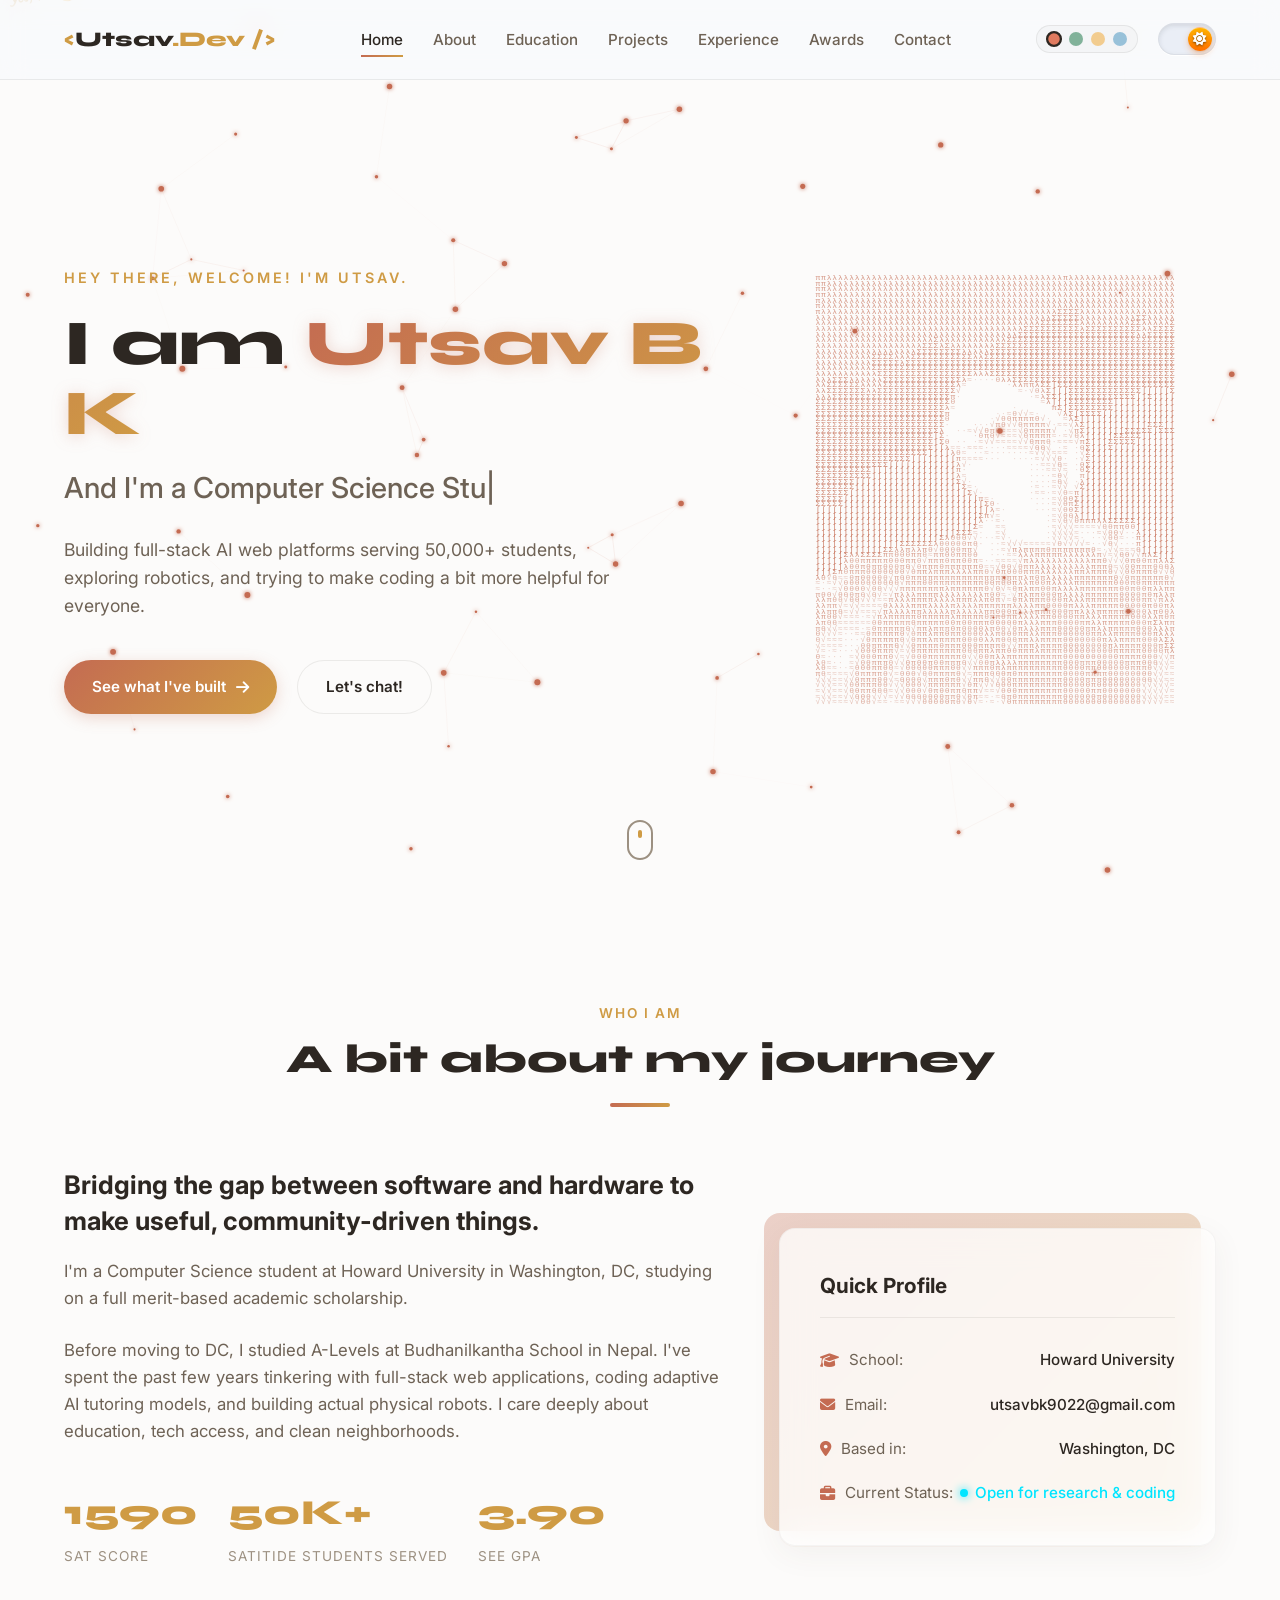
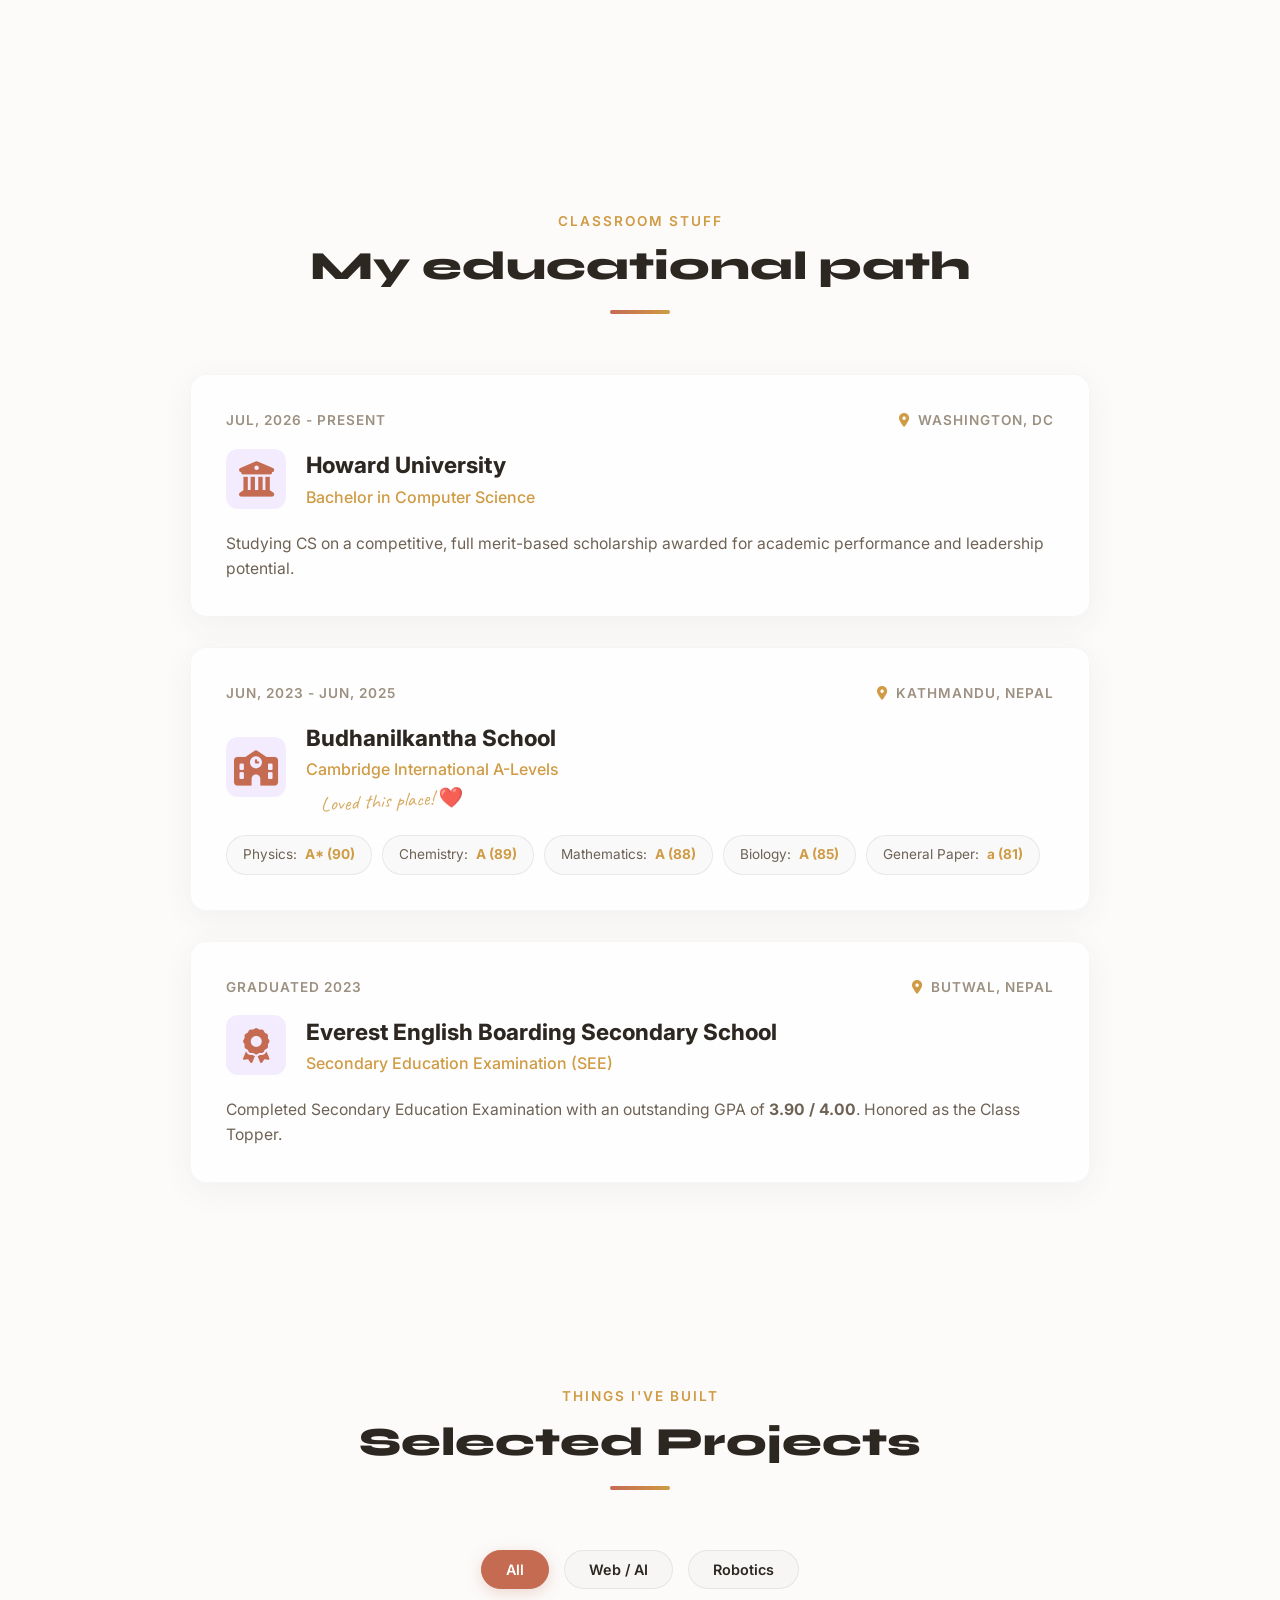
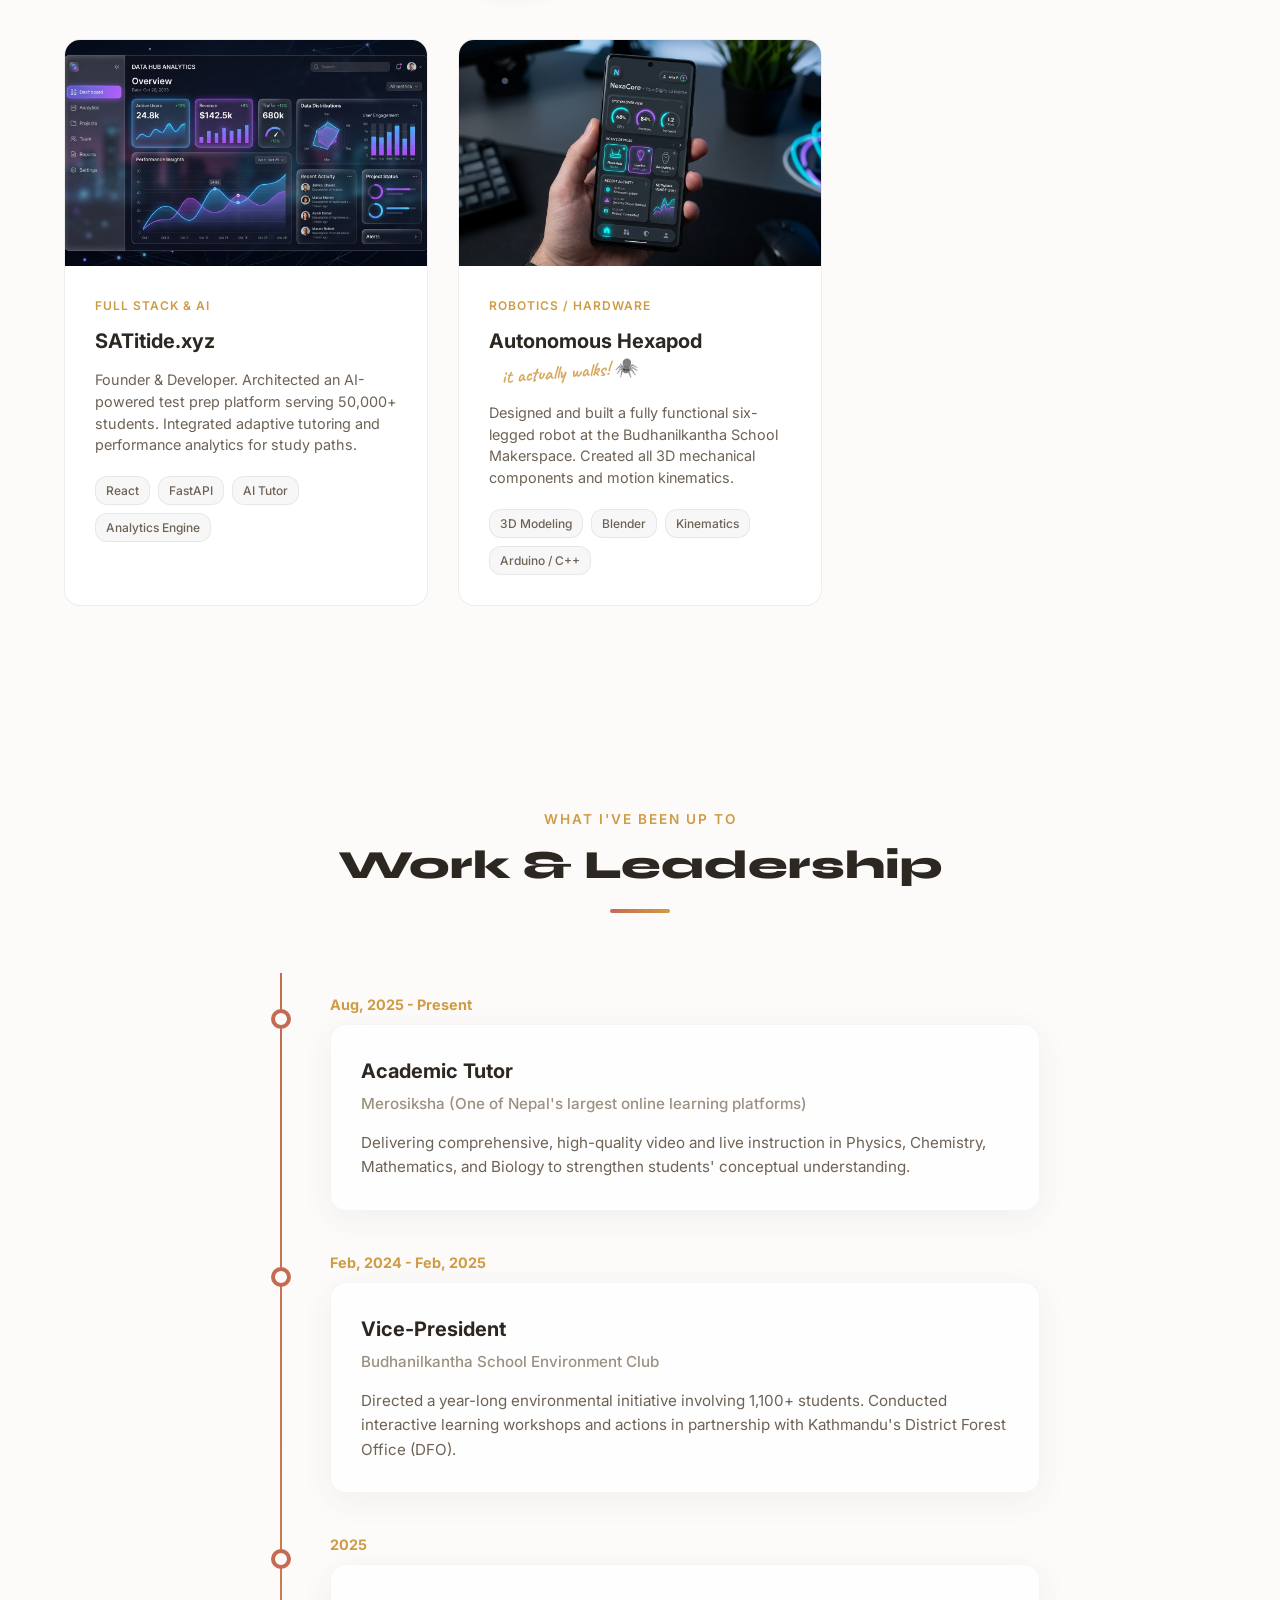
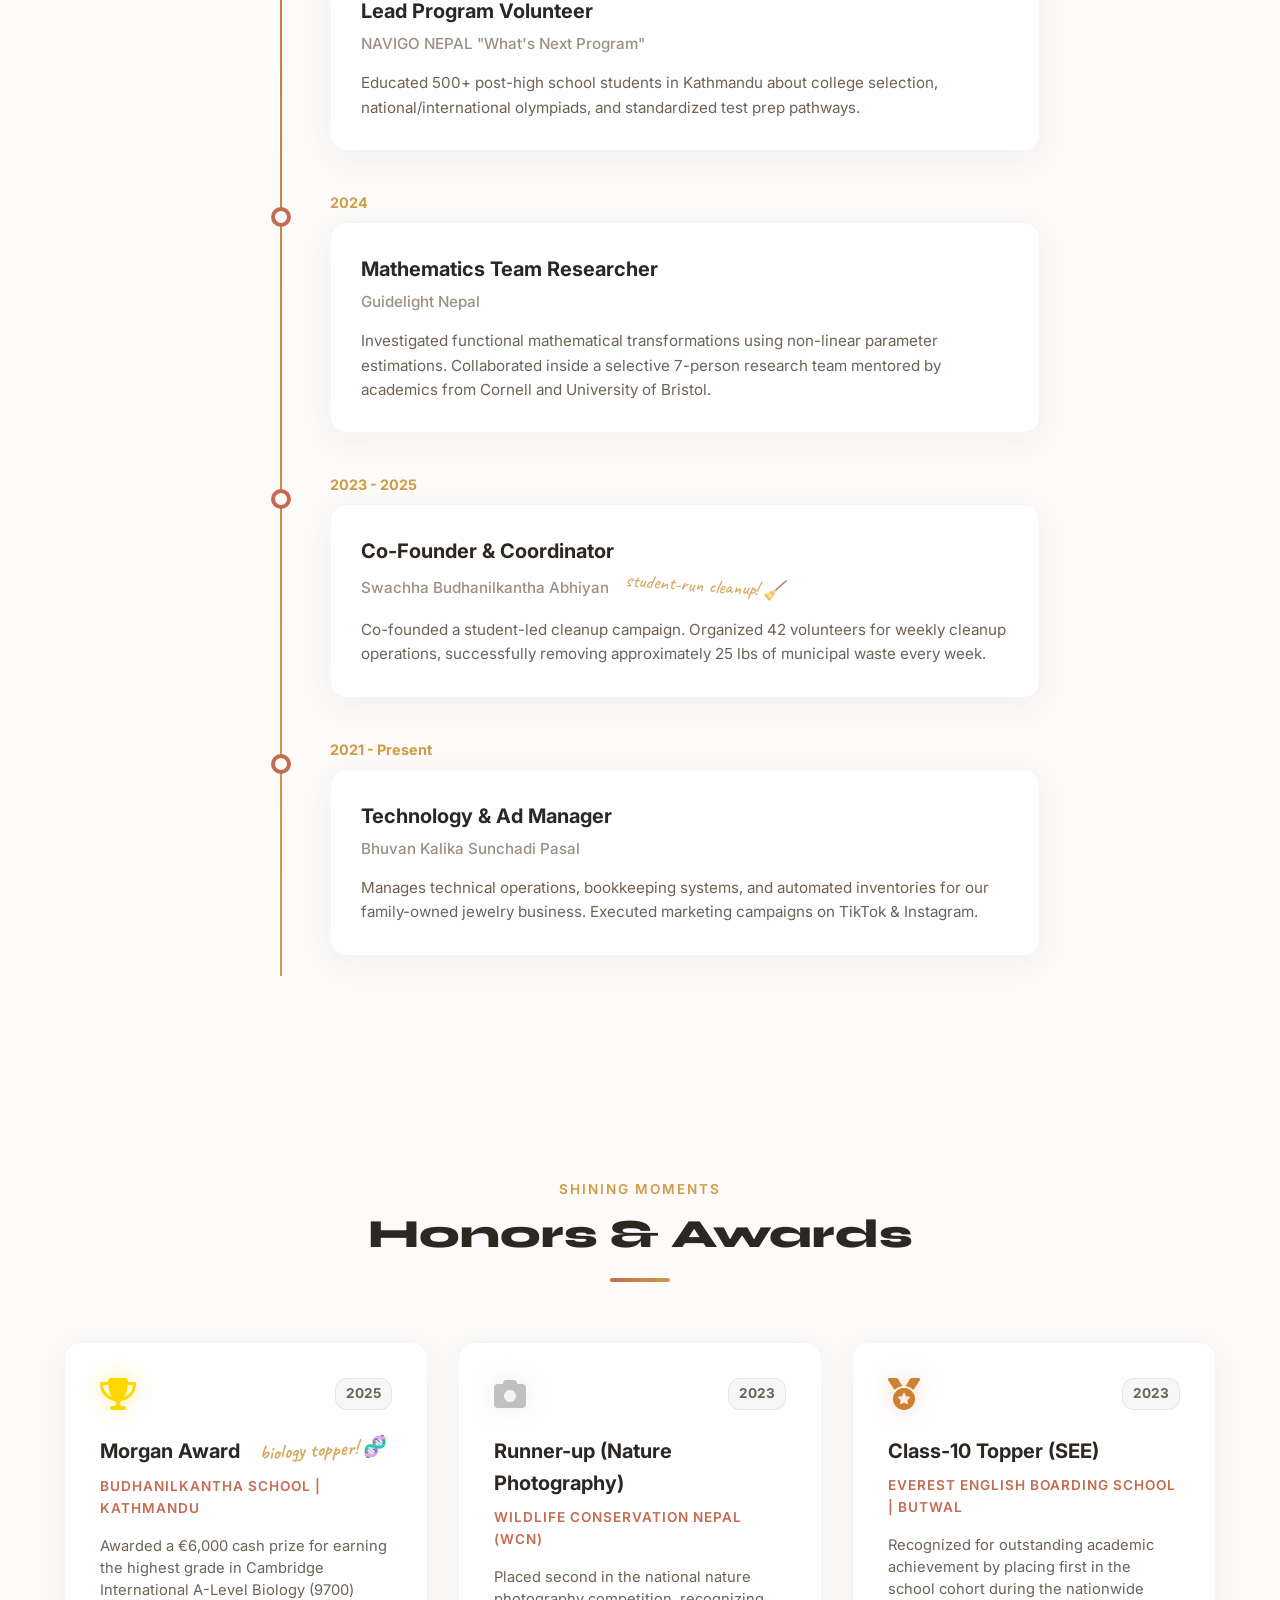
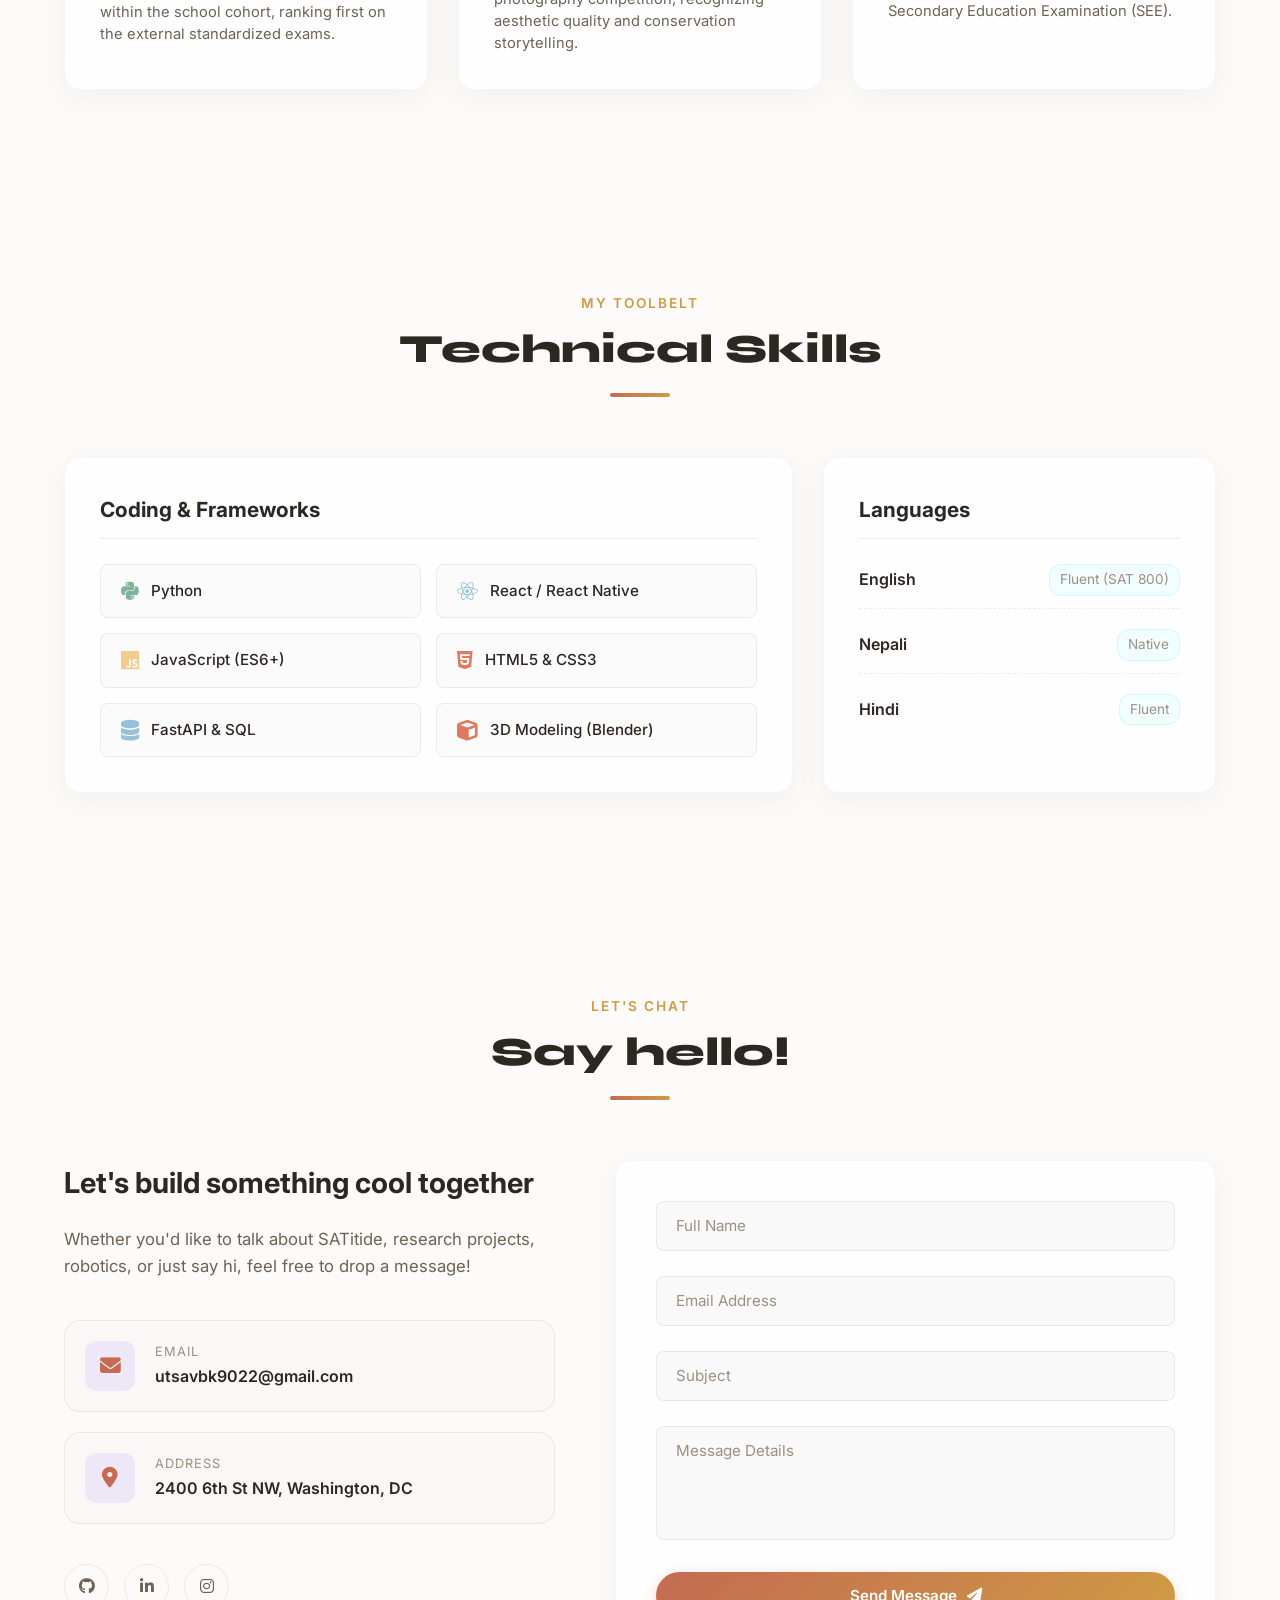
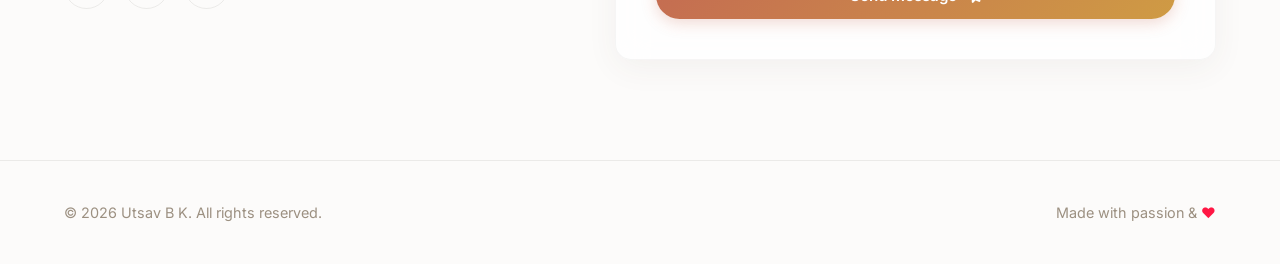
==== index.html @ ec9c2ade "first commit" ====
<!DOCTYPE html>
<html lang="en" data-theme="dark">
<head>
    <meta charset="UTF-8">
    <meta name="viewport" content="width=device-width, initial-scale=1.0">
    <title>Utsav B K | Computer Science Student & Full Stack Developer</title>
    <meta name="description" content="Portfolio of Utsav B K, Computer Science student at Howard University, Founder of SATitide, and developer specializing in Full Stack web applications and Robotics.">
    <!-- Google Fonts -->
    <link rel="preconnect" href="https://fonts.googleapis.com">
    <link rel="preconnect" href="https://fonts.gstatic.com" crossorigin>
    <link href="https://fonts.googleapis.com/css2?family=Caveat:wght@700&family=Inter:wght@300;400;500;600;700&family=Syne:wght@700;800&display=swap" rel="stylesheet">
    <!-- Font Awesome Icons -->
    <link rel="stylesheet" href="https://cdnjs.cloudflare.com/ajax/libs/font-awesome/6.4.0/css/all.min.css" integrity="sha512-iecdLmaskl7CVkqkXNQ/ZH/XLlvWZOJyj7Yy7tcenmpD1ypASozpmT/E0iPtmFIB46ZmdtAc9eNBvH0H/ZpiBw==" crossorigin="anonymous" referrerpolicy="no-referrer" />
    <!-- Core Stylesheet -->
    <link rel="stylesheet" href="style.css">
</head>
<body>
    <!-- Custom Cursor -->
    <div class="custom-cursor" id="custom-cursor"></div>
    <div class="custom-cursor-dot" id="custom-cursor-dot"></div>

    <!-- Header Navigation -->
    <header class="site-header">
        <div class="nav-container">
            <a href="#" class="logo">
                <span class="logo-accent">&lt;</span>Utsav<span class="logo-accent">.Dev /&gt;</span>
            </a>
            
            <nav class="main-nav" id="main-nav">
                <ul>
                    <li><a href="#hero" class="nav-link active">Home</a></li>
                    <li><a href="#about" class="nav-link">About</a></li>
                    <li><a href="#education" class="nav-link">Education</a></li>
                    <li><a href="#projects" class="nav-link">Projects</a></li>
                    <li><a href="#experience" class="nav-link">Experience</a></li>
                    <li><a href="#awards" class="nav-link">Awards</a></li>
                    <li><a href="#contact" class="nav-link">Contact</a></li>
                </ul>
            </nav>

            <div class="nav-actions">
                <!-- Color Theme Customizer dots -->
                <div class="accent-picker" id="accent-picker" title="Pick a cozy accent color!">
                    <button class="color-dot dot-terracotta active" data-accent="#e07a5f" data-accent-glow="rgba(224, 122, 95, 0.4)" aria-label="Terracotta Theme"></button>
                    <button class="color-dot dot-sage" data-accent="#81b29a" data-accent-glow="rgba(129, 178, 154, 0.4)" aria-label="Sage Theme"></button>
                    <button class="color-dot dot-harvest" data-accent="#f2cc8f" data-accent-glow="rgba(242, 204, 143, 0.4)" aria-label="Harvest Theme"></button>
                    <button class="color-dot dot-denim" data-accent="#98c1d9" data-accent-glow="rgba(152, 193, 217, 0.4)" aria-label="Denim Theme"></button>
                </div>
                
                <!-- 3D Toggle switch -->
                <button class="theme-toggle-switch" id="theme-toggle" aria-label="Toggle dark/light theme">
                    <span class="switch-thumb">
                        <i class="fa-solid fa-moon icon-dark"></i>
                        <i class="fa-solid fa-sun icon-light"></i>
                    </span>
                </button>
                <button class="mobile-menu-btn" id="mobile-menu-btn" aria-label="Toggle menu">
                    <span class="bar"></span>
                    <span class="bar"></span>
                    <span class="bar"></span>
                </button>
            </div>
        </div>
    </header>

    <main>
        <!-- Hero Section -->
        <section id="hero" class="hero-section">
            <!-- Reactive Particle Canvas background -->
            <canvas id="hero-canvas" class="hero-canvas"></canvas>
            
            <div class="container hero-container">
                <div class="hero-content">
                    <div class="hero-tagline">Hey there, welcome! I'm Utsav.</div>
                    <h1 class="hero-title">
                        I am <span class="text-glow">Utsav B K</span>
                    </h1>
                    <h2 class="hero-subtitle">
                        And I'm a <span class="typing-text" id="typing-text"></span><span class="typed-cursor">|</span>
                    </h2>
                    <p class="hero-description">
                        Building full-stack AI web platforms serving 50,000+ students, exploring robotics, and trying to make coding a bit more helpful for everyone.
                    </p>
                    <div class="hero-buttons">
                        <a href="#projects" class="btn btn-primary hover-effect">
                            <span>See what I've built</span>
                            <i class="fa-solid fa-arrow-right"></i>
                        </a>
                        <a href="#contact" class="btn btn-secondary hover-effect">
                            <span>Let's chat!</span>
                        </a>
                    </div>
                </div>
                <div class="hero-visual">
                    <div class="avatar-wrapper" id="avatar-wrapper" title="Click me for a surprise!">
                        <!-- Interactive speech bubble floating above avatar -->
                        <div class="avatar-speech-bubble" id="avatar-bubble">Hey there! 👋 Click me!</div>
                        
                        <canvas id="avatar-canvas" class="avatar-canvas" width="360" height="430" aria-label="Interactive mathematical portrait"></canvas>
                    </div>
                </div>
            </div>
            <div class="scroll-indicator">
                <a href="#about" aria-label="Scroll down">
                    <span class="mouse">
                        <span class="wheel"></span>
                    </span>
                </a>
            </div>
        </section>

        <!-- About Section -->
        <section id="about" class="about-section section-padding">
            <div class="container">
                <div class="section-header">
                    <span class="section-tag">Who I Am</span>
                    <h2 class="section-title">A bit about my journey</h2>
                    <div class="section-line"></div>
                </div>
                
                <div class="about-grid">
                    <div class="about-text-content">
                        <h3>Bridging the gap between software and hardware to make useful, community-driven things.</h3>
                        <p>
                            I'm a Computer Science student at Howard University in Washington, DC, studying on a full merit-based academic scholarship. 
                        </p>
                        <p>
                            Before moving to DC, I studied A-Levels at Budhanilkantha School in Nepal. I've spent the past few years tinkering with full-stack web applications, coding adaptive AI tutoring models, and building actual physical robots. I care deeply about education, tech access, and clean neighborhoods.
                        </p>
                        <div class="about-stats">
                            <div class="stat-card">
                                <span class="stat-number">
                                    1590
                                    <span class="handwritten-note note-sat">yes, it was intense! ✍️</span>
                                </span>
                                <span class="stat-label">SAT Score</span>
                            </div>
                            <div class="stat-card">
                                <span class="stat-number">50K+</span>
                                <span class="stat-label">SATitide Students served</span>
                            </div>
                            <div class="stat-card">
                                <span class="stat-number">
                                    3.90
                                    <span class="handwritten-note note-see">phew! 😅</span>
                                </span>
                                <span class="stat-label">SEE GPA</span>
                            </div>
                        </div>
                    </div>
                    
                    <div class="about-details-card">
                        <div class="glass-card details-card-content">
                            <h3>Quick Profile</h3>
                            <ul class="info-list">
                                <li>
                                    <span class="info-key"><i class="fa-solid fa-graduation-cap"></i> School:</span>
                                    <span class="info-value">Howard University</span>
                                </li>
                                <li>
                                    <span class="info-key"><i class="fa-solid fa-envelope"></i> Email:</span>
                                    <span class="info-value">utsavbk9022@gmail.com</span>
                                </li>
                                <li>
                                    <span class="info-key"><i class="fa-solid fa-location-dot"></i> Based in:</span>
                                    <span class="info-value">Washington, DC</span>
                                </li>
                                <li>
                                    <span class="info-key"><i class="fa-solid fa-briefcase"></i> Current Status:</span>
                                    <span class="info-value text-status">Open for research &amp; coding</span>
                                </li>
                            </ul>
                        </div>
                    </div>
                </div>
            </div>
        </section>

        <!-- Education Section -->
        <section id="education" class="education-section section-padding">
            <div class="container">
                <div class="section-header">
                    <span class="section-tag">Classroom Stuff</span>
                    <h2 class="section-title">My educational path</h2>
                    <div class="section-line"></div>
                </div>

                <div class="education-timeline">
                    <!-- Howard University -->
                    <div class="education-card glass-card">
                        <div class="education-meta">
                            <span class="edu-date">Jul, 2026 - Present</span>
                            <span class="edu-location"><i class="fa-solid fa-location-dot"></i> Washington, DC</span>
                        </div>
                        <div class="education-title-row">
                            <i class="fa-solid fa-university edu-icon"></i>
                            <div>
                                <h3>Howard University</h3>
                                <h4>Bachelor in Computer Science</h4>
                            </div>
                        </div>
                        <p class="edu-desc">
                            Studying CS on a competitive, full merit-based scholarship awarded for academic performance and leadership potential.
                        </p>
                    </div>

                    <!-- Budhanilkantha School -->
                    <div class="education-card glass-card">
                        <div class="education-meta">
                            <span class="edu-date">Jun, 2023 - Jun, 2025</span>
                            <span class="edu-location"><i class="fa-solid fa-location-dot"></i> Kathmandu, Nepal</span>
                        </div>
                        <div class="education-title-row">
                            <i class="fa-solid fa-school edu-icon"></i>
                            <div>
                                <h3>Budhanilkantha School</h3>
                                <h4>Cambridge International A-Levels</h4>
                                <span class="handwritten-note note-school">Loved this place! ❤️</span>
                            </div>
                        </div>
                        <div class="grades-grid">
                            <div class="grade-badge">Physics: <strong>A* (90)</strong></div>
                            <div class="grade-badge">Chemistry: <strong>A (89)</strong></div>
                            <div class="grade-badge">Mathematics: <strong>A (88)</strong></div>
                            <div class="grade-badge">Biology: <strong>A (85)</strong></div>
                            <div class="grade-badge">General Paper: <strong>a (81)</strong></div>
                        </div>
                    </div>

                    <!-- SEE -->
                    <div class="education-card glass-card">
                        <div class="education-meta">
                            <span class="edu-date">Graduated 2023</span>
                            <span class="edu-location"><i class="fa-solid fa-location-dot"></i> Butwal, Nepal</span>
                        </div>
                        <div class="education-title-row">
                            <i class="fa-solid fa-award edu-icon"></i>
                            <div>
                                <h3>Everest English Boarding Secondary School</h3>
                                <h4>Secondary Education Examination (SEE)</h4>
                            </div>
                        </div>
                        <p class="edu-desc">
                            Completed Secondary Education Examination with an outstanding GPA of <strong>3.90 / 4.00</strong>. Honored as the Class Topper.
                        </p>
                    </div>
                </div>
            </div>
        </section>

        <!-- Projects Section -->
        <section id="projects" class="projects-section section-padding">
            <div class="container">
                <div class="section-header">
                    <span class="section-tag">Things I've Built</span>
                    <h2 class="section-title">Selected Projects</h2>
                    <div class="section-line"></div>
                </div>

                <!-- Projects Filter Control -->
                <div class="projects-filter">
                    <button class="filter-btn active" data-filter="all">All</button>
                    <button class="filter-btn" data-filter="fullstack">Web / AI</button>
                    <button class="filter-btn" data-filter="robotics">Robotics</button>
                </div>

                <!-- Projects Grid -->
                <div class="projects-grid" id="projects-grid">
                    <!-- Project 1: SATitide -->
                    <div class="project-card" data-category="fullstack">
                        <div class="project-img-wrapper">
                            <img src="assets/project1.jpg" alt="SATitide Dashboard" class="project-img">
                            <div class="project-overlay">
                                <div class="overlay-buttons">
                                    <a href="https://satitude.xyz" target="_blank" class="overlay-btn" aria-label="View live site"><i class="fa-solid fa-arrow-up-right-from-square"></i></a>
                                    <a href="#" class="overlay-btn" aria-label="View source code"><i class="fa-brands fa-github"></i></a>
                                </div>
                            </div>
                        </div>
                        <div class="project-content">
                            <div class="project-category">Full Stack &amp; AI</div>
                            <h3 class="project-title">SATitide.xyz</h3>
                            <p class="project-desc">Founder &amp; Developer. Architected an AI-powered test prep platform serving 50,000+ students. Integrated adaptive tutoring and performance analytics for study paths.</p>
                            <div class="project-tags">
                                <span>React</span>
                                <span>FastAPI</span>
                                <span>AI Tutor</span>
                                <span>Analytics Engine</span>
                            </div>
                        </div>
                    </div>

                    <!-- Project 2: Hexapod -->
                    <div class="project-card" data-category="robotics">
                        <div class="project-img-wrapper">
                            <img src="assets/project2.jpg" alt="Hexapod Robot" class="project-img">
                            <div class="project-overlay">
                                <div class="overlay-buttons">
                                    <a href="#" class="overlay-btn" aria-label="View demo video"><i class="fa-solid fa-play"></i></a>
                                    <a href="#" class="overlay-btn" aria-label="View CAD files"><i class="fa-solid fa-cube"></i></a>
                                </div>
                            </div>
                        </div>
                        <div class="project-content">
                            <div class="project-category">Robotics / Hardware</div>
                            <h3 class="project-title">
                                Autonomous Hexapod
                                <span class="handwritten-note note-project">it actually walks! 🕷️</span>
                            </h3>
                            <p class="project-desc">Designed and built a fully functional six-legged robot at the Budhanilkantha School Makerspace. Created all 3D mechanical components and motion kinematics.</p>
                            <div class="project-tags">
                                <span>3D Modeling</span>
                                <span>Blender</span>
                                <span>Kinematics</span>
                                <span>Arduino / C++</span>
                            </div>
                        </div>
                    </div>
                </div>
            </div>
        </section>

        <!-- Experience Section -->
        <section id="experience" class="experience-section section-padding">
            <div class="container">
                <div class="section-header">
                    <span class="section-tag">What I've Been Up To</span>
                    <h2 class="section-title">Work &amp; Leadership</h2>
                    <div class="section-line"></div>
                </div>

                <div class="timeline">
                    <!-- Tutor Merosiksha -->
                    <div class="timeline-item">
                        <div class="timeline-dot"></div>
                        <div class="timeline-date">Aug, 2025 - Present</div>
                        <div class="glass-card timeline-content">
                            <h3>Academic Tutor</h3>
                            <h4>Merosiksha (One of Nepal's largest online learning platforms)</h4>
                            <p>Delivering comprehensive, high-quality video and live instruction in Physics, Chemistry, Mathematics, and Biology to strengthen students' conceptual understanding.</p>
                        </div>
                    </div>

                    <!-- Environment Club -->
                    <div class="timeline-item">
                        <div class="timeline-dot"></div>
                        <div class="timeline-date">Feb, 2024 - Feb, 2025</div>
                        <div class="glass-card timeline-content">
                            <h3>Vice-President</h3>
                            <h4>Budhanilkantha School Environment Club</h4>
                            <p>Directed a year-long environmental initiative involving 1,100+ students. Conducted interactive learning workshops and actions in partnership with Kathmandu's District Forest Office (DFO).</p>
                        </div>
                    </div>

                    <!-- NAVIGO NEPAL -->
                    <div class="timeline-item">
                        <div class="timeline-dot"></div>
                        <div class="timeline-date">2025</div>
                        <div class="glass-card timeline-content">
                            <h3>Lead Program Volunteer</h3>
                            <h4>NAVIGO NEPAL "What's Next Program"</h4>
                            <p>Educated 500+ post-high school students in Kathmandu about college selection, national/international olympiads, and standardized test prep pathways.</p>
                        </div>
                    </div>

                    <!-- Guidelight Nepal -->
                    <div class="timeline-item">
                        <div class="timeline-dot"></div>
                        <div class="timeline-date">2024</div>
                        <div class="glass-card timeline-content">
                            <h3>Mathematics Team Researcher</h3>
                            <h4>Guidelight Nepal</h4>
                            <p>Investigated functional mathematical transformations using non-linear parameter estimations. Collaborated inside a selective 7-person research team mentored by academics from Cornell and University of Bristol.</p>
                        </div>
                    </div>

                    <!-- Budhanilkantha Cleanup -->
                    <div class="timeline-item">
                        <div class="timeline-dot"></div>
                        <div class="timeline-date">2023 - 2025</div>
                        <div class="glass-card timeline-content">
                            <h3>Co-Founder &amp; Coordinator</h3>
                            <h4>
                                Swachha Budhanilkantha Abhiyan
                                <span class="handwritten-note note-cleanup">student-run cleanup! 🧹</span>
                            </h4>
                            <p>Co-founded a student-led cleanup campaign. Organized 42 volunteers for weekly cleanup operations, successfully removing approximately 25 lbs of municipal waste every week.</p>
                        </div>
                    </div>

                    <!-- Tech Manager Shop -->
                    <div class="timeline-item">
                        <div class="timeline-dot"></div>
                        <div class="timeline-date">2021 - Present</div>
                        <div class="glass-card timeline-content">
                            <h3>Technology &amp; Ad Manager</h3>
                            <h4>Bhuvan Kalika Sunchadi Pasal</h4>
                            <p>Manages technical operations, bookkeeping systems, and automated inventories for our family-owned jewelry business. Executed marketing campaigns on TikTok &amp; Instagram.</p>
                        </div>
                    </div>
                </div>
            </div>
        </section>

        <!-- Awards Section -->
        <section id="awards" class="awards-section section-padding">
            <div class="container">
                <div class="section-header">
                    <span class="section-tag">Shining Moments</span>
                    <h2 class="section-title">Honors &amp; Awards</h2>
                    <div class="section-line"></div>
                </div>

                <div class="awards-grid">
                    <!-- Morgan Award -->
                    <div class="glass-card award-card">
                        <div class="award-header">
                            <i class="fa-solid fa-trophy award-gold-icon"></i>
                            <span class="award-year">2025</span>
                        </div>
                        <h3>
                            Morgan Award
                            <span class="handwritten-note note-award">biology topper! 🧬</span>
                        </h3>
                        <h4 class="award-institution">Budhanilkantha School | Kathmandu</h4>
                        <p>Awarded a €6,000 cash prize for earning the highest grade in Cambridge International A-Level Biology (9700) within the school cohort, ranking first on the external standardized exams.</p>
                    </div>

                    <!-- Nature Photo -->
                    <div class="glass-card award-card">
                        <div class="award-header">
                            <i class="fa-solid fa-camera award-silver-icon"></i>
                            <span class="award-year">2023</span>
                        </div>
                        <h3>Runner-up (Nature Photography)</h3>
                        <h4 class="award-institution">Wildlife Conservation Nepal (WCN)</h4>
                        <p>Placed second in the national nature photography competition, recognizing aesthetic quality and conservation storytelling.</p>
                    </div>

                    <!-- Class 10 Topper -->
                    <div class="glass-card award-card">
                        <div class="award-header">
                            <i class="fa-solid fa-medal award-bronze-icon"></i>
                            <span class="award-year">2023</span>
                        </div>
                        <h3>Class-10 Topper (SEE)</h3>
                        <h4 class="award-institution">Everest English Boarding School | Butwal</h4>
                        <p>Recognized for outstanding academic achievement by placing first in the school cohort during the nationwide Secondary Education Examination (SEE).</p>
                    </div>
                </div>
            </div>
        </section>

        <!-- Skills Section -->
        <section id="skills" class="skills-section section-padding">
            <div class="container">
                <div class="section-header">
                    <span class="section-tag">My Toolbelt</span>
                    <h2 class="section-title">Technical Skills</h2>
                    <div class="section-line"></div>
                </div>

                <div class="skills-layout-grid">
                    <!-- Skills Group -->
                    <div class="glass-card skill-group-card">
                        <h3>Coding &amp; Frameworks</h3>
                        <div class="tech-tags-list">
                            <div class="tech-tag-item"><i class="fa-brands fa-python python-color"></i> Python</div>
                            <div class="tech-tag-item"><i class="fa-brands fa-react react-color"></i> React / React Native</div>
                            <div class="tech-tag-item"><i class="fa-brands fa-js js-color"></i> JavaScript (ES6+)</div>
                            <div class="tech-tag-item"><i class="fa-brands fa-html5 html-color"></i> HTML5 &amp; CSS3</div>
                            <div class="tech-tag-item"><i class="fa-solid fa-database db-color"></i> FastAPI &amp; SQL</div>
                            <div class="tech-tag-item"><i class="fa-solid fa-cube blender-color"></i> 3D Modeling (Blender)</div>
                        </div>
                    </div>

                    <!-- Languages -->
                    <div class="glass-card skill-group-card">
                        <h3>Languages</h3>
                        <div class="languages-list">
                            <div class="lang-item">
                                <span class="lang-name">English</span>
                                <span class="lang-level">Fluent (SAT 800)</span>
                            </div>
                            <div class="lang-item">
                                <span class="lang-name">Nepali</span>
                                <span class="lang-level">Native</span>
                            </div>
                            <div class="lang-item">
                                <span class="lang-name">Hindi</span>
                                <span class="lang-level">Fluent</span>
                            </div>
                        </div>
                    </div>
                </div>
            </div>
        </section>

        <!-- Contact Section -->
        <section id="contact" class="contact-section section-padding">
            <div class="container">
                <div class="section-header">
                    <span class="section-tag">Let's Chat</span>
                    <h2 class="section-title">Say hello!</h2>
                    <div class="section-line"></div>
                </div>

                <div class="contact-grid">
                    <div class="contact-info-panel">
                        <h3>Let's build something cool together</h3>
                        <p>Whether you'd like to talk about SATitide, research projects, robotics, or just say hi, feel free to drop a message!</p>
                        
                        <div class="contact-methods">
                            <a href="mailto:utsavbk9022@gmail.com" class="contact-card">
                                <div class="contact-card-icon"><i class="fa-solid fa-envelope"></i></div>
                                <div class="contact-card-text">
                                    <span class="contact-card-title">Email</span>
                                    <span class="contact-card-value">utsavbk9022@gmail.com</span>
                                </div>
                            </a>
                            <div class="contact-card">
                                <div class="contact-card-icon"><i class="fa-solid fa-location-dot"></i></div>
                                <div class="contact-card-text">
                                    <span class="contact-card-title">Address</span>
                                    <span class="contact-card-value">2400 6th St NW, Washington, DC</span>
                                </div>
                            </div>
                        </div>

                        <div class="social-links">
                            <a href="https://github.com/90Utsav" target="_blank" class="social-link" aria-label="GitHub"><i class="fa-brands fa-github"></i></a>
                            <a href="https://www.linkedin.com/in/utsav-b-k-513994298/" target="_blank" class="social-link" aria-label="LinkedIn"><i class="fa-brands fa-linkedin-in"></i></a>
                            <a href="https://www.instagram.com/90_utsav/" target="_blank" class="social-link" aria-label="Instagram"><i class="fa-brands fa-instagram"></i></a>
                        </div>
                    </div>

                    <div class="glass-card contact-form-wrapper">
                        <form id="contact-form" class="contact-form" autocomplete="off">
                            <div class="form-group">
                                <input type="text" id="name" name="name" class="form-control" required placeholder=" ">
                                <label for="name" class="form-label">Full Name</label>
                            </div>
                            <div class="form-group">
                                <input type="email" id="email" name="email" class="form-control" required placeholder=" ">
                                <label for="email" class="form-label">Email Address</label>
                            </div>
                            <div class="form-group">
                                <input type="text" id="subject" name="subject" class="form-control" required placeholder=" ">
                                <label for="subject" class="form-label">Subject</label>
                            </div>
                            <div class="form-group">
                                <textarea id="message" name="message" class="form-control" rows="5" required placeholder=" "></textarea>
                                <label for="message" class="form-label">Message Details</label>
                            </div>
                            
                            <button type="submit" class="btn btn-primary btn-full hover-effect" id="form-submit-btn">
                                <span>Send Message</span>
                                <i class="fa-solid fa-paper-plane"></i>
                            </button>
                            
                            <div class="form-feedback" id="form-feedback"></div>
                        </form>
                    </div>
                </div>
            </div>
        </section>
    </main>

    <!-- Footer -->
    <footer class="site-footer">
        <div class="container footer-container">
            <p class="copyright">&copy; 2026 Utsav B K. All rights reserved.</p>
            <p class="designed-with">Made with passion &amp; <span class="heart">&hearts;</span></p>
        </div>
    </footer>

    <!-- Core Script -->
    <script src="script.js"></script>
</body>
</html>
---- style.css ----
/* ==========================================================================
   DESIGN SYSTEM & CSS CUSTOM PROPERTIES
   ========================================================================== */
:root {
    /* Color Palette - Warm Cocoa (Default Dark Mode) */
    --bg-primary: #12100e;
    --bg-secondary: #1a1614;
    --bg-tertiary: #231d1a;
    
    --text-primary: #f7f3ee;
    --text-secondary: #c9c0b5;
    --text-muted: #8c8174;
    
    --accent: #e07a5f; /* Warm Terracotta */
    --accent-glow: rgba(224, 122, 95, 0.35);
    --accent-secondary: #f2cc8f; /* Harvest Amber */
    --accent-secondary-glow: rgba(242, 204, 143, 0.25);
    
    --border-color: rgba(247, 243, 238, 0.08);
    --glass-bg: rgba(26, 22, 20, 0.7);
    --glass-border: rgba(247, 243, 238, 0.05);
    --glass-shadow: rgba(12, 10, 9, 0.5);
    
    /* Layout & Animation Variables */
    --max-width: 1200px;
    --header-height: 80px;
    --transition-fast: 0.2s cubic-bezier(0.4, 0, 0.2, 1);
    --transition-normal: 0.4s cubic-bezier(0.4, 0, 0.2, 1);
    --transition-slow: 0.6s cubic-bezier(0.4, 0, 0.2, 1);
    --border-radius-sm: 8px;
    --border-radius-md: 16px;
    --border-radius-lg: 24px;
}

/* Cozy Cream Paper (Light Theme) */
[data-theme="light"] {
    --bg-primary: #fcfbfa;
    --bg-secondary: #ffffff;
    --bg-tertiary: #f4efe8;
    
    --text-primary: #2d2722;
    --text-secondary: #6e6255;
    --text-muted: #9c9081;
    
    --accent: #c46b52; /* Deep Terracotta */
    --accent-glow: rgba(196, 107, 82, 0.25);
    --accent-secondary: #cf9b44; /* Warm Gold */
    --accent-secondary-glow: rgba(207, 155, 68, 0.2);
    
    --border-color: rgba(45, 39, 34, 0.08);
    --glass-bg: rgba(255, 255, 255, 0.75);
    --glass-border: rgba(45, 39, 34, 0.04);
    --glass-shadow: rgba(77, 65, 55, 0.06);
}

/* ==========================================================================
   RESET & BASE STYLES
   ========================================================================== */
*, *::before, *::after {
    box-sizing: border-box;
    margin: 0;
    padding: 0;
}

html {
    scroll-behavior: smooth;
    font-size: 16px;
    -webkit-font-smoothing: antialiased;
}

body {
    background-color: var(--bg-primary);
    color: var(--text-primary);
    font-family: 'Inter', system-ui, -apple-system, sans-serif;
    line-height: 1.6;
    overflow-x: hidden;
    transition: background-color var(--transition-normal), color var(--transition-normal);
}

a {
    color: inherit;
    text-decoration: none;
}

ul {
    list-style: none;
}

img {
    max-width: 100%;
    height: auto;
    display: block;
}

button, input, textarea {
    font-family: inherit;
    color: inherit;
    background: none;
    border: none;
    outline: none;
}

/* Hide default cursor on desktop when custom cursor is active */
@media (pointer: fine) {
    body {
        cursor: none;
    }
    a, button, input, textarea, select, .filter-btn, .timeline-dot {
        cursor: none;
    }
}

/* ==========================================================================
   REUSABLE UTILITIES
   ========================================================================== */
.container {
    width: 90%;
    max-width: var(--max-width);
    margin: 0 auto;
}

.section-padding {
    padding: 100px 0;
}

.section-header {
    text-align: center;
    margin-bottom: 60px;
}

.section-tag {
    display: inline-block;
    font-size: 0.85rem;
    font-weight: 600;
    text-transform: uppercase;
    letter-spacing: 2px;
    color: var(--accent-secondary);
    margin-bottom: 10px;
}

.section-title {
    font-family: 'Syne', sans-serif;
    font-size: 2.5rem;
    font-weight: 800;
    line-height: 1.2;
}

.section-line {
    width: 60px;
    height: 4px;
    background: linear-gradient(90deg, var(--accent), var(--accent-secondary));
    margin: 20px auto 0;
    border-radius: 2px;
}

.glass-card {
    background: var(--glass-bg);
    backdrop-filter: blur(16px);
    -webkit-backdrop-filter: blur(16px);
    border: 1px solid var(--glass-border);
    border-radius: var(--border-radius-md);
    box-shadow: 0 8px 32px 0 var(--glass-shadow);
    transition: transform var(--transition-normal), border-color var(--transition-normal), box-shadow var(--transition-normal);
}

.text-glow {
    background: linear-gradient(135deg, var(--accent) 0%, var(--accent-secondary) 100%);
    -webkit-background-clip: text;
    -webkit-text-fill-color: transparent;
    filter: drop-shadow(0 2px 8px var(--accent-glow));
}

/* ==========================================================================
   CUSTOM CURSOR
   ========================================================================== */
.custom-cursor {
    width: 30px;
    height: 30px;
    border: 2px solid var(--accent);
    border-radius: 50%;
    position: fixed;
    transform: translate(-50%, -50%);
    pointer-events: none;
    z-index: 9999;
    transition: width 0.2s, height 0.2s, background-color 0.2s, border-color 0.2s;
    transition-timing-function: ease-out;
    opacity: 0;
}

.custom-cursor-dot {
    width: 6px;
    height: 6px;
    background-color: var(--accent-secondary);
    border-radius: 50%;
    position: fixed;
    transform: translate(-50%, -50%);
    pointer-events: none;
    z-index: 9999;
    opacity: 0;
}

.custom-cursor.hover {
    width: 50px;
    height: 50px;
    background-color: rgba(124, 77, 255, 0.1);
    border-color: var(--accent-secondary);
}

/* ==========================================================================
   BUTTONS
   ========================================================================== */
.btn {
    display: inline-flex;
    align-items: center;
    justify-content: center;
    gap: 10px;
    padding: 14px 28px;
    font-size: 0.95rem;
    font-weight: 600;
    border-radius: 30px;
    transition: all var(--transition-normal);
    position: relative;
    overflow: hidden;
    z-index: 1;
}

.btn-primary {
    background: linear-gradient(135deg, var(--accent) 0%, var(--accent-secondary) 100%);
    color: #ffffff;
    box-shadow: 0 4px 15px var(--accent-glow);
}

.btn-primary::before {
    content: '';
    position: absolute;
    top: 0;
    left: 0;
    width: 100%;
    height: 100%;
    background: linear-gradient(135deg, var(--accent-secondary) 0%, var(--accent) 100%);
    opacity: 0;
    transition: opacity var(--transition-normal);
    z-index: -1;
    border-radius: 30px;
}

.btn-primary:hover::before {
    opacity: 1;
}

.btn-primary:hover {
    transform: translateY(-3px);
    box-shadow: 0 8px 25px var(--accent-glow);
}

.btn-secondary {
    background: rgba(255, 255, 255, 0.05);
    border: 1px solid var(--border-color);
    color: var(--text-primary);
}

.btn-secondary:hover {
    background: rgba(255, 255, 255, 0.1);
    transform: translateY(-3px);
    border-color: var(--accent);
}

.btn-outline {
    background: transparent;
    border: 2px solid var(--accent);
    color: var(--text-primary);
}

.btn-outline:hover {
    background: var(--accent);
    color: #ffffff;
    transform: translateY(-3px);
    box-shadow: 0 8px 20px var(--accent-glow);
}

.btn-full {
    width: 100%;
}

/* ==========================================================================
   HEADER & NAVIGATION
   ========================================================================== */
.site-header {
    height: var(--header-height);
    width: 100%;
    position: fixed;
    top: 0;
    left: 0;
    z-index: 100;
    display: flex;
    align-items: center;
    border-bottom: 1px solid var(--border-color);
    background: rgba(10, 10, 15, 0.7);
    backdrop-filter: blur(12px);
    -webkit-backdrop-filter: blur(12px);
    transition: background-color var(--transition-normal), border-color var(--transition-normal), transform var(--transition-normal);
}

[data-theme="light"] .site-header {
    background: rgba(248, 249, 252, 0.7);
}

.nav-container {
    width: 90%;
    max-width: var(--max-width);
    margin: 0 auto;
    display: flex;
    justify-content: space-between;
    align-items: center;
}

.logo {
    font-family: 'Syne', sans-serif;
    font-size: 1.3rem;
    font-weight: 800;
    color: var(--text-primary);
}

.logo-accent {
    color: var(--accent-secondary);
}

.main-nav ul {
    display: flex;
    gap: 30px;
}

.nav-link {
    font-size: 0.95rem;
    font-weight: 500;
    color: var(--text-secondary);
    position: relative;
    padding: 8px 0;
    transition: color var(--transition-fast);
}

.nav-link::after {
    content: '';
    position: absolute;
    bottom: 0;
    left: 0;
    width: 0;
    height: 2px;
    background: linear-gradient(90deg, var(--accent), var(--accent-secondary));
    transition: width var(--transition-normal);
}

.nav-link:hover, .nav-link.active {
    color: var(--text-primary);
}

.nav-link.active::after, .nav-link:hover::after {
    width: 100%;
}

.nav-actions {
    display: flex;
    align-items: center;
    gap: 20px;
}

/* 3D Skeuomorphic Toggle Switch */
.theme-toggle-switch {
    width: 58px;
    height: 32px;
    background: rgba(20, 20, 30, 0.6);
    border: 1px solid var(--border-color);
    border-radius: 24px;
    position: relative;
    padding: 3px;
    cursor: none;
    transition: background-color var(--transition-fast), border-color var(--transition-fast), box-shadow var(--transition-fast), transform var(--transition-fast);
    box-shadow: inset 0 2px 5px rgba(0, 0, 0, 0.5), 0 1px 0 rgba(255, 255, 255, 0.05);
}

[data-theme="light"] .theme-toggle-switch {
    background: rgba(230, 235, 245, 0.8);
    box-shadow: inset 0 2px 5px rgba(0, 0, 0, 0.1), 0 1px 0 rgba(255, 255, 255, 0.9);
}

.theme-toggle-switch:hover {
    border-color: var(--accent-secondary);
    box-shadow: inset 0 2px 5px rgba(0, 0, 0, 0.5), 0 0 10px var(--accent-glow);
}

[data-theme="light"] .theme-toggle-switch:hover {
    border-color: var(--accent);
    box-shadow: inset 0 2px 5px rgba(0, 0, 0, 0.1), 0 0 10px rgba(94, 53, 177, 0.15);
}

/* 3D Touch Depress / Press Down Effect */
.theme-toggle-switch:active {
    transform: scale(0.92);
}

.switch-thumb {
    width: 24px;
    height: 24px;
    background: linear-gradient(to bottom, #7c4dff 0%, #4a148c 100%);
    border-radius: 50%;
    position: absolute;
    top: 3px;
    left: 3px;
    display: flex;
    align-items: center;
    justify-content: center;
    transition: transform var(--transition-normal), background var(--transition-normal), box-shadow var(--transition-normal);
    box-shadow: 0 3px 6px rgba(0, 0, 0, 0.4), 0 1px 2px rgba(0, 0, 0, 0.2);
    border-top: 1px solid rgba(255, 255, 255, 0.35);
}

[data-theme="light"] .switch-thumb {
    transform: translateX(26px);
    background: linear-gradient(to bottom, #ffb300 0%, #ff6f00 100%);
    box-shadow: 0 3px 6px rgba(255, 111, 0, 0.3), 0 1px 2px rgba(0, 0, 0, 0.1);
    border-top: 1px solid rgba(255, 255, 255, 0.5);
}

/* 3D Touch Depress Effect for Thumb */
.theme-toggle-switch:active .switch-thumb {
    box-shadow: 0 1px 2px rgba(0, 0, 0, 0.3);
    transform: translateY(0.5px);
}

[data-theme="light"] .theme-toggle-switch:active .switch-thumb {
    transform: translateX(26px) translateY(0.5px);
    box-shadow: 0 1px 2px rgba(0, 0, 0, 0.15);
}

.switch-thumb i {
    font-size: 0.85rem;
    color: #ffffff;
    text-shadow: 0 1px 2px rgba(0, 0, 0, 0.5);
    transition: opacity var(--transition-fast);
}

.switch-thumb .icon-light {
    display: none;
}

[data-theme="light"] .switch-thumb .icon-dark {
    display: none;
}

[data-theme="light"] .switch-thumb .icon-light {
    display: block;
}

.mobile-menu-btn {
    display: none;
    flex-direction: column;
    justify-content: space-between;
    width: 24px;
    height: 18px;
}

.mobile-menu-btn .bar {
    width: 100%;
    height: 2px;
    background-color: var(--text-primary);
    transition: transform var(--transition-normal), opacity var(--transition-fast);
    border-radius: 2px;
}

/* ==========================================================================
   HERO SECTION
   ========================================================================== */
.hero-section {
    min-height: 100vh;
    padding-top: var(--header-height);
    position: relative;
    display: flex;
    align-items: center;
    overflow: hidden;
}

.hero-bg-shapes {
    position: absolute;
    top: 0;
    left: 0;
    width: 100%;
    height: 100%;
    pointer-events: none;
    z-index: -1;
}

.shape {
    position: absolute;
    border-radius: 50%;
    filter: blur(100px);
    opacity: 0.15;
}

.shape-1 {
    width: 400px;
    height: 400px;
    background-color: var(--accent);
    top: 10%;
    right: 5%;
}

.shape-2 {
    width: 300px;
    height: 300px;
    background-color: var(--accent-secondary);
    bottom: 10%;
    left: 5%;
}

.shape-3 {
    width: 250px;
    height: 250px;
    background-color: var(--accent);
    top: 50%;
    left: 45%;
    transform: translate(-50%, -50%);
    opacity: 0.1;
}

.hero-container {
    display: grid;
    grid-template-columns: 1.2fr 0.8fr;
    gap: 50px;
    align-items: center;
    padding: 60px 0;
}

.hero-tagline {
    font-size: 0.9rem;
    font-weight: 600;
    text-transform: uppercase;
    letter-spacing: 3px;
    color: var(--accent-secondary);
    margin-bottom: 20px;
    opacity: 0;
    transform: translateY(20px);
    animation: fadeInUp 0.8s forwards 0.2s;
}

.hero-title {
    font-family: 'Syne', sans-serif;
    font-size: 4rem;
    font-weight: 800;
    line-height: 1.1;
    margin-bottom: 15px;
    opacity: 0;
    transform: translateY(20px);
    animation: fadeInUp 0.8s forwards 0.4s;
}

.hero-subtitle {
    font-size: 1.8rem;
    font-weight: 500;
    color: var(--text-secondary);
    margin-bottom: 25px;
    opacity: 0;
    transform: translateY(20px);
    animation: fadeInUp 0.8s forwards 0.6s;
}

.hero-description {
    font-size: 1.1rem;
    color: var(--text-secondary);
    max-width: 550px;
    margin-bottom: 40px;
    opacity: 0;
    transform: translateY(20px);
    animation: fadeInUp 0.8s forwards 0.8s;
}

.hero-buttons {
    display: flex;
    gap: 20px;
    opacity: 0;
    transform: translateY(20px);
    animation: fadeInUp 0.8s forwards 1s;
}

.hero-visual {
    display: flex;
    justify-content: center;
    align-items: center;
    position: relative;
    opacity: 0;
    transform: scale(0.9);
    animation: scaleIn 1s forwards 0.5s;
}

.avatar-wrapper {
    position: relative;
    width: 360px;
    height: 430px;
}

.avatar-canvas {
    width: 100%;
    height: 100%;
    z-index: 2;
    position: relative;
    display: block;
    cursor: pointer;
}

.scroll-indicator {
    position: absolute;
    bottom: 40px;
    left: 50%;
    transform: translateX(-50%);
    display: flex;
    flex-direction: column;
    align-items: center;
    gap: 10px;
}

.mouse {
    width: 26px;
    height: 40px;
    border: 2px solid var(--text-muted);
    border-radius: 15px;
    display: block;
    position: relative;
}

.wheel {
    width: 4px;
    height: 8px;
    background-color: var(--accent-secondary);
    border-radius: 2px;
    position: absolute;
    top: 8px;
    left: 50%;
    transform: translateX(-50%);
    animation: scrollWheel 1.5s infinite;
}

/* ==========================================================================
   ABOUT SECTION
   ========================================================================== */
.about-grid {
    display: grid;
    grid-template-columns: 1.2fr 0.8fr;
    gap: 60px;
    align-items: center;
}

.about-text-content h3 {
    font-size: 1.6rem;
    font-weight: 700;
    line-height: 1.4;
    margin-bottom: 20px;
    color: var(--text-primary);
}

.about-text-content p {
    font-size: 1.05rem;
    color: var(--text-secondary);
    margin-bottom: 25px;
}

.about-stats {
    display: flex;
    gap: 30px;
    margin: 40px 0;
}

.stat-card {
    display: flex;
    flex-direction: column;
}

.stat-number {
    font-family: 'Syne', sans-serif;
    font-size: 2.2rem;
    font-weight: 800;
    color: var(--accent-secondary);
}

.stat-label {
    font-size: 0.85rem;
    color: var(--text-muted);
    text-transform: uppercase;
    letter-spacing: 1px;
    margin-top: 5px;
}

.about-details-card {
    position: relative;
}

.about-details-card::before {
    content: '';
    position: absolute;
    top: -15px;
    left: -15px;
    right: 15px;
    bottom: 15px;
    background: linear-gradient(135deg, var(--accent), var(--accent-secondary));
    border-radius: var(--border-radius-md);
    z-index: -1;
    opacity: 0.3;
}

.details-card-content {
    padding: 40px;
}

.details-card-content h3 {
    font-size: 1.3rem;
    margin-bottom: 30px;
    border-bottom: 1px solid var(--border-color);
    padding-bottom: 15px;
}

.info-list li {
    display: flex;
    justify-content: space-between;
    margin-bottom: 20px;
    font-size: 0.95rem;
}

.info-list li:last-child {
    margin-bottom: 0;
}

.info-key {
    color: var(--text-secondary);
    display: flex;
    align-items: center;
    gap: 10px;
}

.info-key i {
    color: var(--accent);
}

.info-value {
    font-weight: 500;
    color: var(--text-primary);
}

.text-status {
    color: #00e5ff;
    position: relative;
    padding-left: 15px;
}

.text-status::before {
    content: '';
    position: absolute;
    left: 0;
    top: 50%;
    transform: translateY(-50%);
    width: 8px;
    height: 8px;
    background-color: #00e5ff;
    border-radius: 50%;
    box-shadow: 0 0 10px #00e5ff;
    animation: blink 2s infinite;
}

/* ==========================================================================
   EDUCATION SECTION
   ========================================================================== */
.education-timeline {
    display: flex;
    flex-direction: column;
    gap: 30px;
    max-width: 900px;
    margin: 0 auto;
}

.education-card {
    padding: 35px;
    position: relative;
    overflow: hidden;
}

.education-card:hover {
    transform: translateY(-5px);
    border-color: var(--accent);
    box-shadow: 0 8px 30px var(--glass-shadow);
}

.education-meta {
    display: flex;
    justify-content: space-between;
    font-size: 0.85rem;
    font-weight: 600;
    color: var(--text-muted);
    margin-bottom: 15px;
    text-transform: uppercase;
    letter-spacing: 1px;
}

.edu-location i {
    color: var(--accent-secondary);
    margin-right: 4px;
}

.education-title-row {
    display: flex;
    align-items: center;
    gap: 20px;
    margin-bottom: 20px;
}

.edu-icon {
    font-size: 2.2rem;
    color: var(--accent);
    background: rgba(124, 77, 255, 0.1);
    width: 60px;
    height: 60px;
    border-radius: 12px;
    display: flex;
    align-items: center;
    justify-content: center;
}

.education-title-row h3 {
    font-size: 1.4rem;
    font-weight: 750;
    color: var(--text-primary);
}

.education-title-row h4 {
    font-size: 1rem;
    font-weight: 500;
    color: var(--accent-secondary);
    margin-top: 2px;
}

.edu-desc {
    color: var(--text-secondary);
    font-size: 0.98rem;
    line-height: 1.6;
}

.grades-grid {
    display: flex;
    flex-wrap: wrap;
    gap: 10px;
    margin-top: 15px;
}

.grade-badge {
    background: rgba(255, 255, 255, 0.04);
    border: 1px solid var(--border-color);
    padding: 8px 16px;
    border-radius: 20px;
    font-size: 0.85rem;
    color: var(--text-secondary);
}

[data-theme="light"] .grade-badge {
    background: rgba(0, 0, 0, 0.02);
}

.grade-badge strong {
    color: var(--accent-secondary);
    margin-left: 4px;
}

/* ==========================================================================
   AWARDS SECTION
   ========================================================================== */
.awards-grid {
    display: grid;
    grid-template-columns: repeat(3, 1fr);
    gap: 30px;
}

.award-card {
    padding: 35px;
    display: flex;
    flex-direction: column;
}

.award-card:hover {
    transform: translateY(-8px);
    border-color: var(--accent-secondary);
    box-shadow: 0 10px 30px rgba(0, 229, 255, 0.1);
}

.award-header {
    display: flex;
    justify-content: space-between;
    align-items: center;
    margin-bottom: 25px;
}

.award-header i {
    font-size: 2rem;
}

.award-gold-icon {
    color: #ffd700;
    filter: drop-shadow(0 0 10px rgba(255, 215, 0, 0.4));
}

.award-silver-icon {
    color: #c0c0c0;
    filter: drop-shadow(0 0 10px rgba(192, 192, 192, 0.3));
}

.award-bronze-icon {
    color: #cd7f32;
    filter: drop-shadow(0 0 10px rgba(205, 127, 50, 0.3));
}

.award-year {
    font-size: 0.85rem;
    font-weight: 700;
    background: rgba(255, 255, 255, 0.05);
    padding: 4px 10px;
    border-radius: 12px;
    border: 1px solid var(--border-color);
    color: var(--text-secondary);
}

[data-theme="light"] .award-year {
    background: rgba(0, 0, 0, 0.03);
}

.award-card h3 {
    font-size: 1.25rem;
    font-weight: 700;
    margin-bottom: 8px;
}

.award-institution {
    font-size: 0.85rem;
    font-weight: 600;
    color: var(--accent);
    text-transform: uppercase;
    letter-spacing: 1px;
    margin-bottom: 15px;
}

.award-card p {
    color: var(--text-secondary);
    font-size: 0.92rem;
    line-height: 1.5;
}

/* ==========================================================================
   SKILLS & LANGUAGES SECTION
   ========================================================================== */
.skills-layout-grid {
    display: grid;
    grid-template-columns: 1.3fr 0.7fr;
    gap: 30px;
}

.skill-group-card {
    padding: 35px;
}

.skill-group-card h3 {
    font-size: 1.3rem;
    font-weight: 700;
    margin-bottom: 25px;
    border-bottom: 1px solid var(--border-color);
    padding-bottom: 12px;
}

.tech-tags-list {
    display: grid;
    grid-template-columns: repeat(2, 1fr);
    gap: 15px;
}

.tech-tag-item {
    background: rgba(255, 255, 255, 0.02);
    border: 1px solid var(--border-color);
    padding: 14px 20px;
    border-radius: var(--border-radius-sm);
    display: flex;
    align-items: center;
    gap: 12px;
    font-weight: 500;
    font-size: 0.95rem;
    transition: all var(--transition-fast);
}

[data-theme="light"] .tech-tag-item {
    background: rgba(0, 0, 0, 0.01);
}

.tech-tag-item:hover {
    background: rgba(255, 255, 255, 0.06);
    border-color: var(--accent-secondary);
    transform: translateY(-2px);
}

[data-theme="light"] .tech-tag-item:hover {
    background: rgba(0, 0, 0, 0.03);
}

.tech-tag-item i {
    font-size: 1.3rem;
}

/* Brands color highlights */
.python-color { color: #81b29a; } /* Sage */
.react-color { color: #98c1d9; }  /* Denim */
.js-color { color: #f2cc8f; }     /* Harvest */
.html-color { color: #e07a5f; }    /* Terracotta */
.db-color { color: #98c1d9; }     /* Denim */
.blender-color { color: #e07a5f; } /* Terracotta */

.languages-list {
    display: flex;
    flex-direction: column;
    gap: 20px;
}

.lang-item {
    display: flex;
    justify-content: space-between;
    align-items: center;
    border-bottom: 1px dashed var(--border-color);
    padding-bottom: 12px;
}

.lang-item:last-child {
    border-bottom: none;
    padding-bottom: 0;
}

.lang-name {
    font-weight: 600;
    color: var(--text-primary);
}

.lang-level {
    font-size: 0.85rem;
    color: var(--text-muted);
    background: rgba(0, 229, 255, 0.05);
    padding: 4px 10px;
    border-radius: 12px;
    border: 1px solid rgba(0, 229, 255, 0.15);
}


/* ==========================================================================
   PROJECTS SECTION
   ========================================================================== */
.projects-filter {
    display: flex;
    justify-content: center;
    gap: 15px;
    margin-bottom: 50px;
}

.filter-btn {
    padding: 10px 24px;
    font-size: 0.9rem;
    font-weight: 600;
    border-radius: 20px;
    background: rgba(255, 255, 255, 0.03);
    border: 1px solid var(--border-color);
    transition: all var(--transition-fast);
}

[data-theme="light"] .filter-btn {
    background: rgba(0, 0, 0, 0.02);
}

.filter-btn:hover, .filter-btn.active {
    background: var(--accent);
    color: #ffffff;
    border-color: var(--accent);
    box-shadow: 0 4px 15px var(--accent-glow);
}

.projects-grid {
    display: grid;
    grid-template-columns: repeat(3, 1fr);
    gap: 30px;
}

.project-card {
    background: var(--bg-secondary);
    border-radius: var(--border-radius-md);
    border: 1px solid var(--border-color);
    overflow: hidden;
    transition: transform var(--transition-normal), border-color var(--transition-normal), box-shadow var(--transition-normal);
}

.project-card:hover {
    transform: translateY(-10px);
    border-color: var(--accent-secondary);
    box-shadow: 0 15px 40px rgba(0, 229, 255, 0.1);
}

.project-img-wrapper {
    position: relative;
    overflow: hidden;
    aspect-ratio: 16/10;
}

.project-img {
    width: 100%;
    height: 100%;
    object-fit: cover;
    transition: transform var(--transition-slow);
}

.project-card:hover .project-img {
    transform: scale(1.1);
}

.project-overlay {
    position: absolute;
    top: 0;
    left: 0;
    width: 100%;
    height: 100%;
    background: rgba(10, 10, 15, 0.8);
    display: flex;
    justify-content: center;
    align-items: center;
    opacity: 0;
    transition: opacity var(--transition-normal);
    backdrop-filter: blur(4px);
}

.project-card:hover .project-overlay {
    opacity: 1;
}

.overlay-buttons {
    display: flex;
    gap: 15px;
}

.overlay-btn {
    width: 50px;
    height: 50px;
    border-radius: 50%;
    background-color: var(--accent);
    color: #ffffff;
    display: flex;
    align-items: center;
    justify-content: center;
    font-size: 1.2rem;
    transition: transform var(--transition-fast), background-color var(--transition-fast);
}

.overlay-btn:hover {
    background-color: var(--accent-secondary);
    transform: scale(1.1);
}

.project-content {
    padding: 30px;
}

.project-category {
    font-size: 0.75rem;
    font-weight: 600;
    text-transform: uppercase;
    color: var(--accent-secondary);
    letter-spacing: 1px;
    margin-bottom: 10px;
}

.project-title {
    font-size: 1.25rem;
    font-weight: 700;
    margin-bottom: 12px;
}

.project-desc {
    font-size: 0.9rem;
    color: var(--text-secondary);
    margin-bottom: 20px;
    line-height: 1.5;
}

.project-tags {
    display: flex;
    flex-wrap: wrap;
    gap: 8px;
}

.project-tags span {
    font-size: 0.75rem;
    font-weight: 500;
    padding: 4px 10px;
    border-radius: 12px;
    background: rgba(255, 255, 255, 0.05);
    border: 1px solid var(--border-color);
    color: var(--text-secondary);
}

[data-theme="light"] .project-tags span {
    background: rgba(0, 0, 0, 0.03);
}

/* ==========================================================================
   EXPERIENCE SECTION (TIMELINE)
   ========================================================================== */
.timeline {
    position: relative;
    max-width: 800px;
    margin: 0 auto;
}

.timeline::after {
    content: '';
    position: absolute;
    width: 2px;
    background: linear-gradient(to bottom, var(--accent) 0%, var(--accent-secondary) 100%);
    top: 0;
    bottom: 0;
    left: 40px;
}

.timeline-item {
    padding: 20px 0 20px 90px;
    position: relative;
}

.timeline-dot {
    width: 20px;
    height: 20px;
    border-radius: 50%;
    background-color: var(--bg-primary);
    border: 4px solid var(--accent);
    position: absolute;
    left: 31px;
    top: 36px;
    z-index: 2;
    transition: transform var(--transition-fast), border-color var(--transition-fast);
}

.timeline-item:hover .timeline-dot {
    transform: scale(1.3);
    border-color: var(--accent-secondary);
    box-shadow: 0 0 15px var(--accent-secondary-glow);
}

.timeline-date {
    font-size: 0.9rem;
    font-weight: 700;
    color: var(--accent-secondary);
    margin-bottom: 8px;
}

.timeline-content {
    padding: 30px;
}

.timeline-content:hover {
    transform: translateX(10px);
    border-color: var(--accent-secondary);
}

.timeline-content h3 {
    font-size: 1.25rem;
    margin-bottom: 5px;
}

.timeline-content h4 {
    font-size: 0.95rem;
    color: var(--text-muted);
    font-weight: 500;
    margin-bottom: 15px;
}

.timeline-content p {
    font-size: 0.95rem;
    color: var(--text-secondary);
}

/* ==========================================================================
   CONTACT SECTION
   ========================================================================== */
.contact-grid {
    display: grid;
    grid-template-columns: 0.9fr 1.1fr;
    gap: 60px;
    align-items: start;
}

.contact-info-panel h3 {
    font-size: 1.8rem;
    font-weight: 700;
    margin-bottom: 20px;
}

.contact-info-panel p {
    color: var(--text-secondary);
    font-size: 1.05rem;
    margin-bottom: 40px;
}

.contact-methods {
    display: flex;
    flex-direction: column;
    gap: 20px;
    margin-bottom: 40px;
}

.contact-card {
    display: flex;
    align-items: center;
    gap: 20px;
    padding: 20px;
    border-radius: var(--border-radius-md);
    background: rgba(255, 255, 255, 0.02);
    border: 1px solid var(--border-color);
    transition: transform var(--transition-normal), border-color var(--transition-normal);
}

[data-theme="light"] .contact-card {
    background: rgba(0, 0, 0, 0.01);
}

.contact-card:hover {
    transform: translateY(-5px);
    border-color: var(--accent);
}

.contact-card-icon {
    width: 50px;
    height: 50px;
    border-radius: 12px;
    background-color: rgba(124, 77, 255, 0.1);
    color: var(--accent);
    display: flex;
    align-items: center;
    justify-content: center;
    font-size: 1.3rem;
}

.contact-card-text {
    display: flex;
    flex-direction: column;
}

.contact-card-title {
    font-size: 0.8rem;
    color: var(--text-muted);
    text-transform: uppercase;
    letter-spacing: 1px;
}

.contact-card-value {
    font-size: 1rem;
    font-weight: 600;
    margin-top: 2px;
}

.social-links {
    display: flex;
    gap: 15px;
}

.social-link {
    width: 45px;
    height: 45px;
    border-radius: 50%;
    border: 1px solid var(--border-color);
    display: flex;
    align-items: center;
    justify-content: center;
    color: var(--text-secondary);
    transition: all var(--transition-fast);
}

.social-link:hover {
    border-color: var(--accent-secondary);
    color: var(--accent-secondary);
    transform: translateY(-3px);
    box-shadow: 0 5px 15px var(--accent-secondary-glow);
}

.contact-form-wrapper {
    padding: 40px;
}

.contact-form {
    display: flex;
    flex-direction: column;
    gap: 25px;
}

.form-group {
    position: relative;
    width: 100%;
}

.form-control {
    width: 100%;
    padding: 16px 20px;
    border-radius: var(--border-radius-sm);
    background: rgba(255, 255, 255, 0.03);
    border: 1px solid var(--border-color);
    transition: border-color var(--transition-fast), background-color var(--transition-fast);
}

[data-theme="light"] .form-control {
    background: rgba(0, 0, 0, 0.02);
}

.form-control:focus {
    background: rgba(255, 255, 255, 0.05);
    border-color: var(--accent);
}

[data-theme="light"] .form-control:focus {
    background: rgba(0, 0, 0, 0.03);
}

.form-label {
    position: absolute;
    left: 20px;
    top: 50%;
    transform: translateY(-50%);
    color: var(--text-muted);
    font-size: 0.95rem;
    pointer-events: none;
    transition: transform var(--transition-fast), top var(--transition-fast), font-size var(--transition-fast), color var(--transition-fast);
}

textarea.form-control {
    resize: none;
}

textarea ~ .form-label {
    top: 25px;
}

/* Floating labels effect */
.form-control:focus ~ .form-label,
.form-control:not(:placeholder-shown) ~ .form-label {
    top: 0;
    transform: translateY(-50%) scale(0.85);
    left: 15px;
    padding: 0 8px;
    background: var(--bg-secondary);
    color: var(--accent);
}

[data-theme="light"] .form-control:focus ~ .form-label,
[data-theme="light"] .form-control:not(:placeholder-shown) ~ .form-label {
    background: var(--bg-secondary);
}

.form-feedback {
    font-size: 0.9rem;
    text-align: center;
    margin-top: -10px;
    transition: opacity var(--transition-fast);
    display: none;
}

.form-feedback.success {
    color: #00e676;
    display: block;
}

.form-feedback.error {
    color: #ff1744;
    display: block;
}

/* ==========================================================================
   FOOTER
   ========================================================================== */
.site-footer {
    border-top: 1px solid var(--border-color);
    padding: 40px 0;
    font-size: 0.9rem;
    color: var(--text-muted);
}

.footer-container {
    display: flex;
    justify-content: space-between;
    align-items: center;
}

.heart {
    color: #ff1744;
    display: inline-block;
    animation: heartBeat 1.5s infinite;
}

/* ==========================================================================
   KEYFRAME ANIMATIONS
   ========================================================================== */
@keyframes fadeInUp {
    to {
        opacity: 1;
        transform: translateY(0);
    }
}

@keyframes scaleIn {
    to {
        opacity: 1;
        transform: scale(1);
    }
}

@keyframes rotateClockwise {
    100% {
        transform: rotate(360deg);
    }
}

@keyframes rotateCounterClockwise {
    100% {
        transform: rotate(-360deg);
    }
}

@keyframes scrollWheel {
    0% {
        opacity: 1;
        top: 8px;
    }
    50% {
        opacity: 0.5;
        top: 18px;
    }
    100% {
        opacity: 0;
        top: 8px;
    }
}

@keyframes blink {
    50% {
        opacity: 0.4;
    }
}

@keyframes heartBeat {
    0%, 100% {
        transform: scale(1);
    }
    50% {
        transform: scale(1.2);
    }
}

/* ==========================================================================
   RESPONSIVE DESIGN (MEDIA QUERIES)
   ========================================================================== */
@media (max-width: 1024px) {
    html {
        font-size: 15px;
    }
    
    .hero-title {
        font-size: 3.5rem;
    }
    
    .skills-grid {
        grid-template-columns: repeat(2, 1fr);
    }
    
    .projects-grid {
        grid-template-columns: repeat(2, 1fr);
    }
}

@media (max-width: 768px) {
    .site-header {
        border-bottom: 1px solid var(--border-color);
    }

    .mobile-menu-btn {
        display: flex;
        z-index: 101;
    }

    .main-nav {
        position: fixed;
        top: 0;
        right: -100%;
        width: 80%;
        max-width: 400px;
        height: 100vh;
        background-color: var(--bg-secondary);
        z-index: 100;
        display: flex;
        align-items: center;
        justify-content: center;
        transition: right var(--transition-normal);
        box-shadow: -10px 0 30px rgba(0,0,0,0.2);
        border-left: 1px solid var(--border-color);
    }

    .main-nav.active {
        right: 0;
    }

    .main-nav ul {
        flex-direction: column;
        align-items: center;
        gap: 40px;
    }

    .nav-link {
        font-size: 1.25rem;
    }

    /* Hamburger Animation to 'X' */
    .mobile-menu-btn.active .bar:nth-child(1) {
        transform: translateY(8px) rotate(45deg);
    }
    .mobile-menu-btn.active .bar:nth-child(2) {
        opacity: 0;
    }
    .mobile-menu-btn.active .bar:nth-child(3) {
        transform: translateY(-8px) rotate(-45deg);
    }

    .hero-container {
        grid-template-columns: 1fr;
        text-align: center;
        gap: 40px;
    }

    .hero-description {
        margin-left: auto;
        margin-right: auto;
    }

    .hero-buttons {
        justify-content: center;
    }

    .hero-visual {
        order: -1;
    }

    .avatar-wrapper {
        width: 280px;
        height: 335px;
    }

    .about-grid {
        grid-template-columns: 1fr;
        gap: 40px;
    }

    .skills-grid {
        grid-template-columns: 1fr;
    }

    .projects-grid {
        grid-template-columns: 1fr;
    }

    .contact-grid {
        grid-template-columns: 1fr;
        gap: 50px;
    }

    .footer-container {
        flex-direction: column;
        gap: 15px;
        text-align: center;
    }
}

@media (max-width: 480px) {
    .hero-title {
        font-size: 2.8rem;
    }
    
    .hero-buttons {
        flex-direction: column;
        width: 100%;
    }
    
    .hero-buttons .btn {
        width: 100%;
    }
    
    .about-stats {
        flex-direction: column;
        gap: 20px;
        align-items: center;
    }
    
    .details-card-content {
        padding: 25px;
    }
    
    .info-list li {
        flex-direction: column;
        gap: 5px;
    }
    
    .timeline::after {
        left: 20px;
    }
    
    .timeline-item {
        padding-left: 55px;
    }
    
    .timeline-dot {
        left: 11px;
    }
}

/* ==========================================================================
   INTERACTIVE CANVAS, THEME PICKER & SPEECH BUBBLE STYLES
   ========================================================================== */
.hero-canvas {
    position: absolute;
    top: 0;
    left: 0;
    width: 100%;
    height: 100%;
    pointer-events: none;
    z-index: 0;
}

/* Color theme accent picker */
.accent-picker {
    display: flex;
    gap: 8px;
    background: rgba(255, 255, 255, 0.03);
    border: 1px solid var(--border-color);
    padding: 6px 10px;
    border-radius: 20px;
    align-items: center;
}

[data-theme="light"] .accent-picker {
    background: rgba(0, 0, 0, 0.02);
}

.color-dot {
    width: 14px;
    height: 14px;
    border-radius: 50%;
    cursor: none;
    transition: transform var(--transition-fast), border var(--transition-fast);
    border: 2px solid transparent;
}

.color-dot:hover {
    transform: scale(1.3);
}

.color-dot.active {
    border-color: var(--text-primary);
    transform: scale(1.15);
}

.dot-terracotta { background-color: #e07a5f; }
.dot-sage { background-color: #81b29a; }
.dot-harvest { background-color: #f2cc8f; }
.dot-denim { background-color: #98c1d9; }

/* Handwritten text styles */
.handwritten-note {
    font-family: 'Caveat', cursive;
    font-size: 1.15rem;
    color: var(--accent-secondary);
    display: inline-block;
    position: absolute;
    white-space: nowrap;
    opacity: 0.85;
    animation: floatingText 4s ease-in-out infinite;
}

/* Positioning handwritten notes */
.note-sat {
    top: -24px;
    left: 10px;
    transform: rotate(-6deg);
}

.note-see {
    top: -24px;
    left: 15px;
    transform: rotate(5deg);
}

.note-school {
    position: relative;
    font-size: 1.25rem;
    margin-left: 15px;
    top: 2px;
    transform: rotate(-3deg);
    display: inline-block;
}

.note-project {
    position: relative;
    font-size: 1.2rem;
    margin-left: 12px;
    top: -2px;
    transform: rotate(-4deg);
    display: inline-block;
}

.note-cleanup {
    position: relative;
    font-size: 1.2rem;
    margin-left: 12px;
    top: -1px;
    transform: rotate(4deg);
    display: inline-block;
}

.note-award {
    position: relative;
    font-size: 1.25rem;
    margin-left: 15px;
    top: -2px;
    transform: rotate(-3deg);
    display: inline-block;
}

@keyframes floatingText {
    0%, 100% { transform: translateY(0) rotate(-4deg); }
    50% { transform: translateY(-4px) rotate(-6deg); }
}

.note-see {
    animation-name: floatingTextRight;
}

@keyframes floatingTextRight {
    0%, 100% { transform: translateY(0) rotate(4deg); }
    50% { transform: translateY(-4px) rotate(6deg); }
}

/* Speech bubble Easter Egg */
.avatar-speech-bubble {
    position: absolute;
    bottom: 110%;
    left: 50%;
    transform: translateX(-50%) scale(0.9);
    background: var(--bg-tertiary);
    color: var(--text-primary);
    padding: 12px 18px;
    border-radius: var(--border-radius-sm);
    border: 1px solid var(--accent);
    font-size: 0.9rem;
    font-weight: 500;
    box-shadow: 0 8px 24px rgba(0, 0, 0, 0.3);
    z-index: 10;
    opacity: 0;
    pointer-events: none;
    transition: opacity 0.3s cubic-bezier(0.175, 0.885, 0.32, 1.275), transform 0.3s cubic-bezier(0.175, 0.885, 0.32, 1.275);
    white-space: nowrap;
}

.avatar-speech-bubble::after {
    content: '';
    position: absolute;
    top: 100%;
    left: 50%;
    transform: translateX(-50%);
    border-width: 8px;
    border-style: solid;
    border-color: var(--accent) transparent transparent transparent;
}

.avatar-speech-bubble.active {
    opacity: 1;
    transform: translateX(-50%) scale(1);
    pointer-events: auto;
}

/* Avatar click wiggle animation */
@keyframes avatarWiggle {
    0% { transform: scale(1) rotate(0deg); }
    25% { transform: scale(1.05) rotate(-3deg); }
    50% { transform: scale(1.05) rotate(3deg); }
    75% { transform: scale(1.05) rotate(-3deg); }
    100% { transform: scale(1) rotate(0deg); }
}

.avatar-wrapper.clicked {
    animation: avatarWiggle 0.6s ease-out;
}
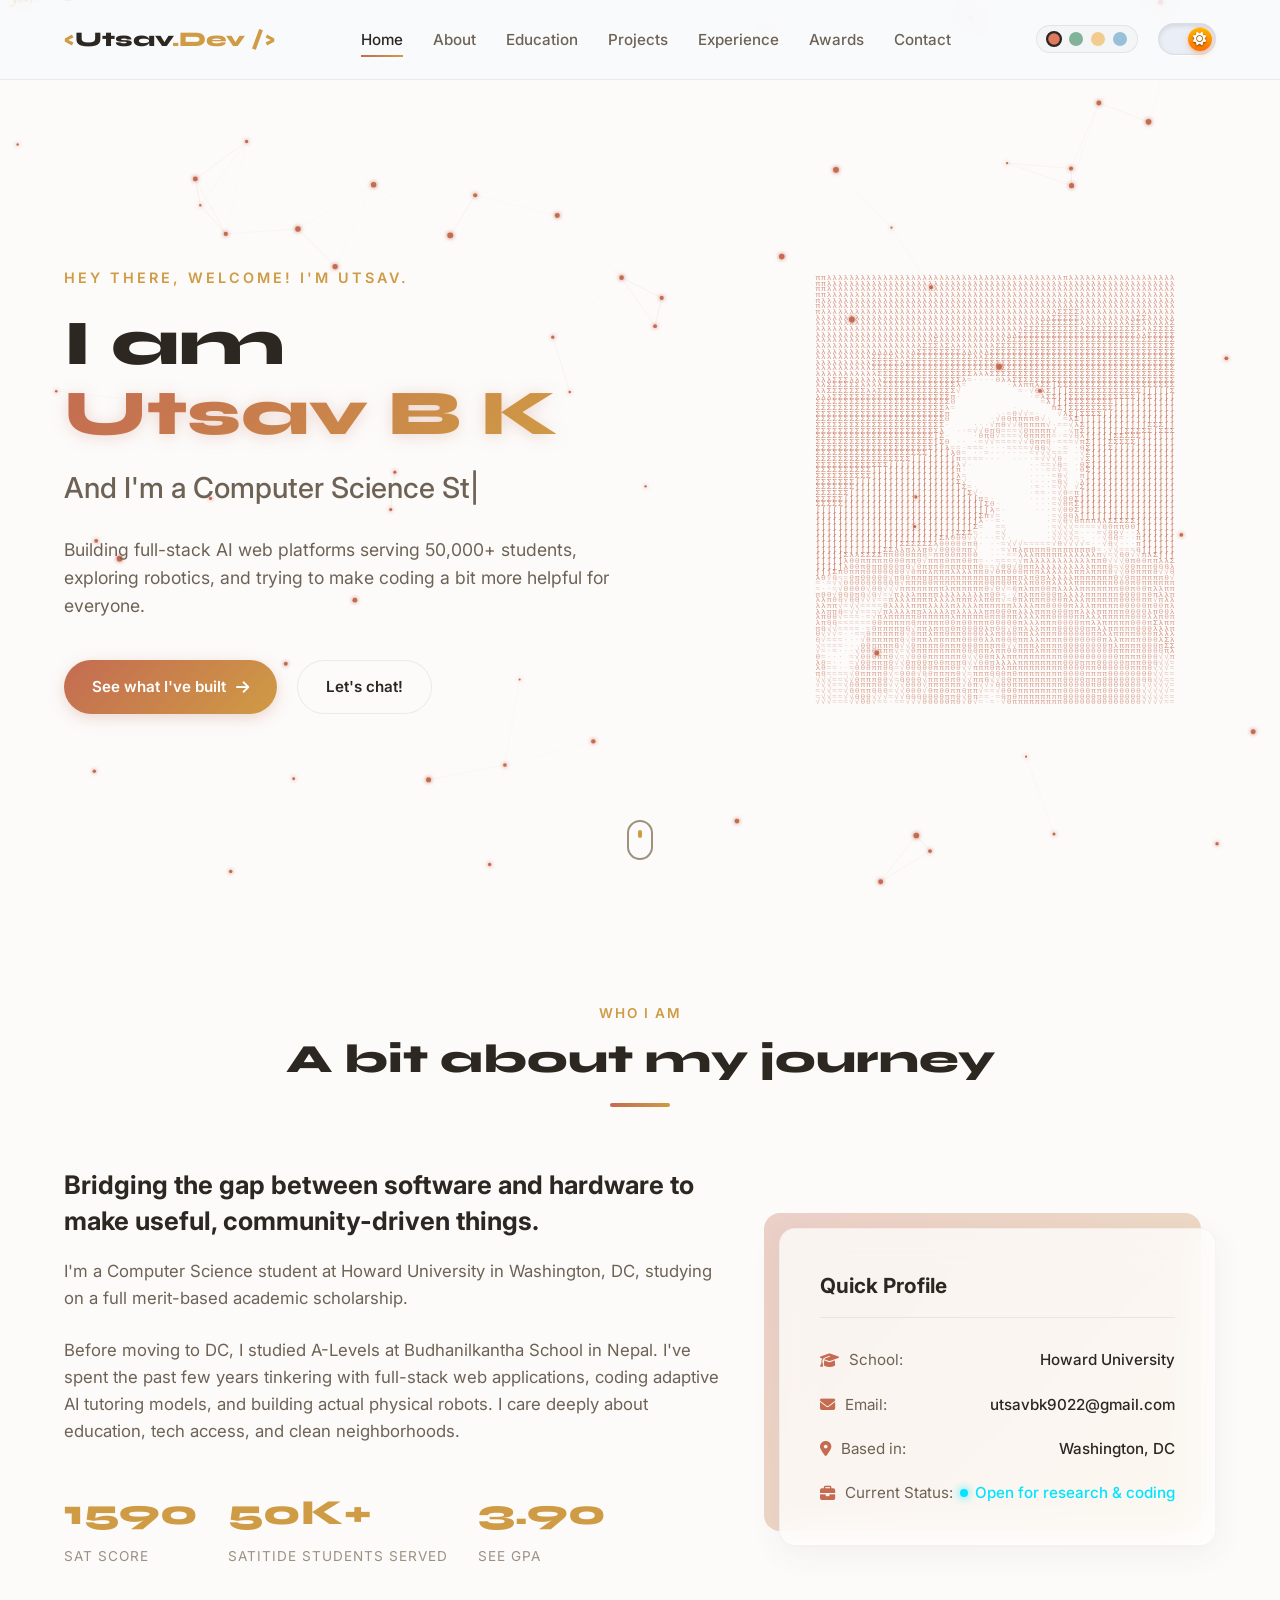
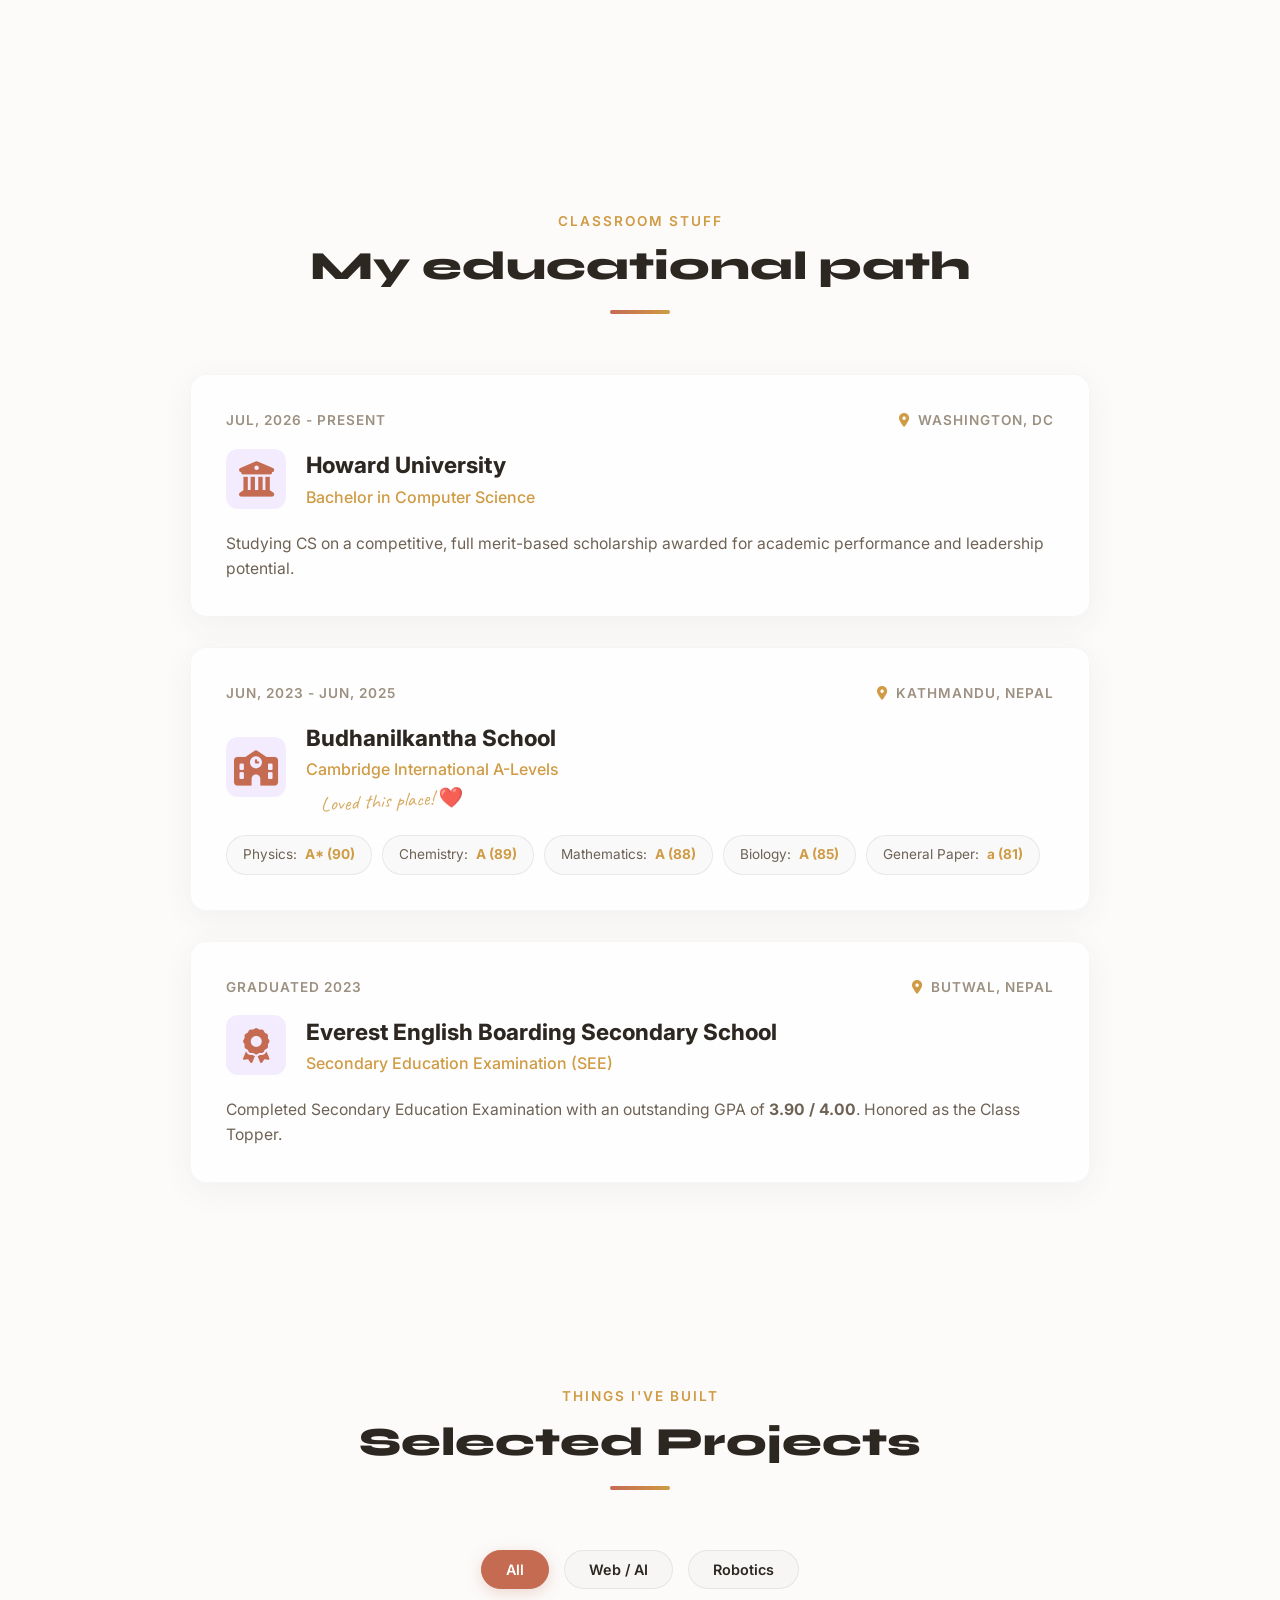
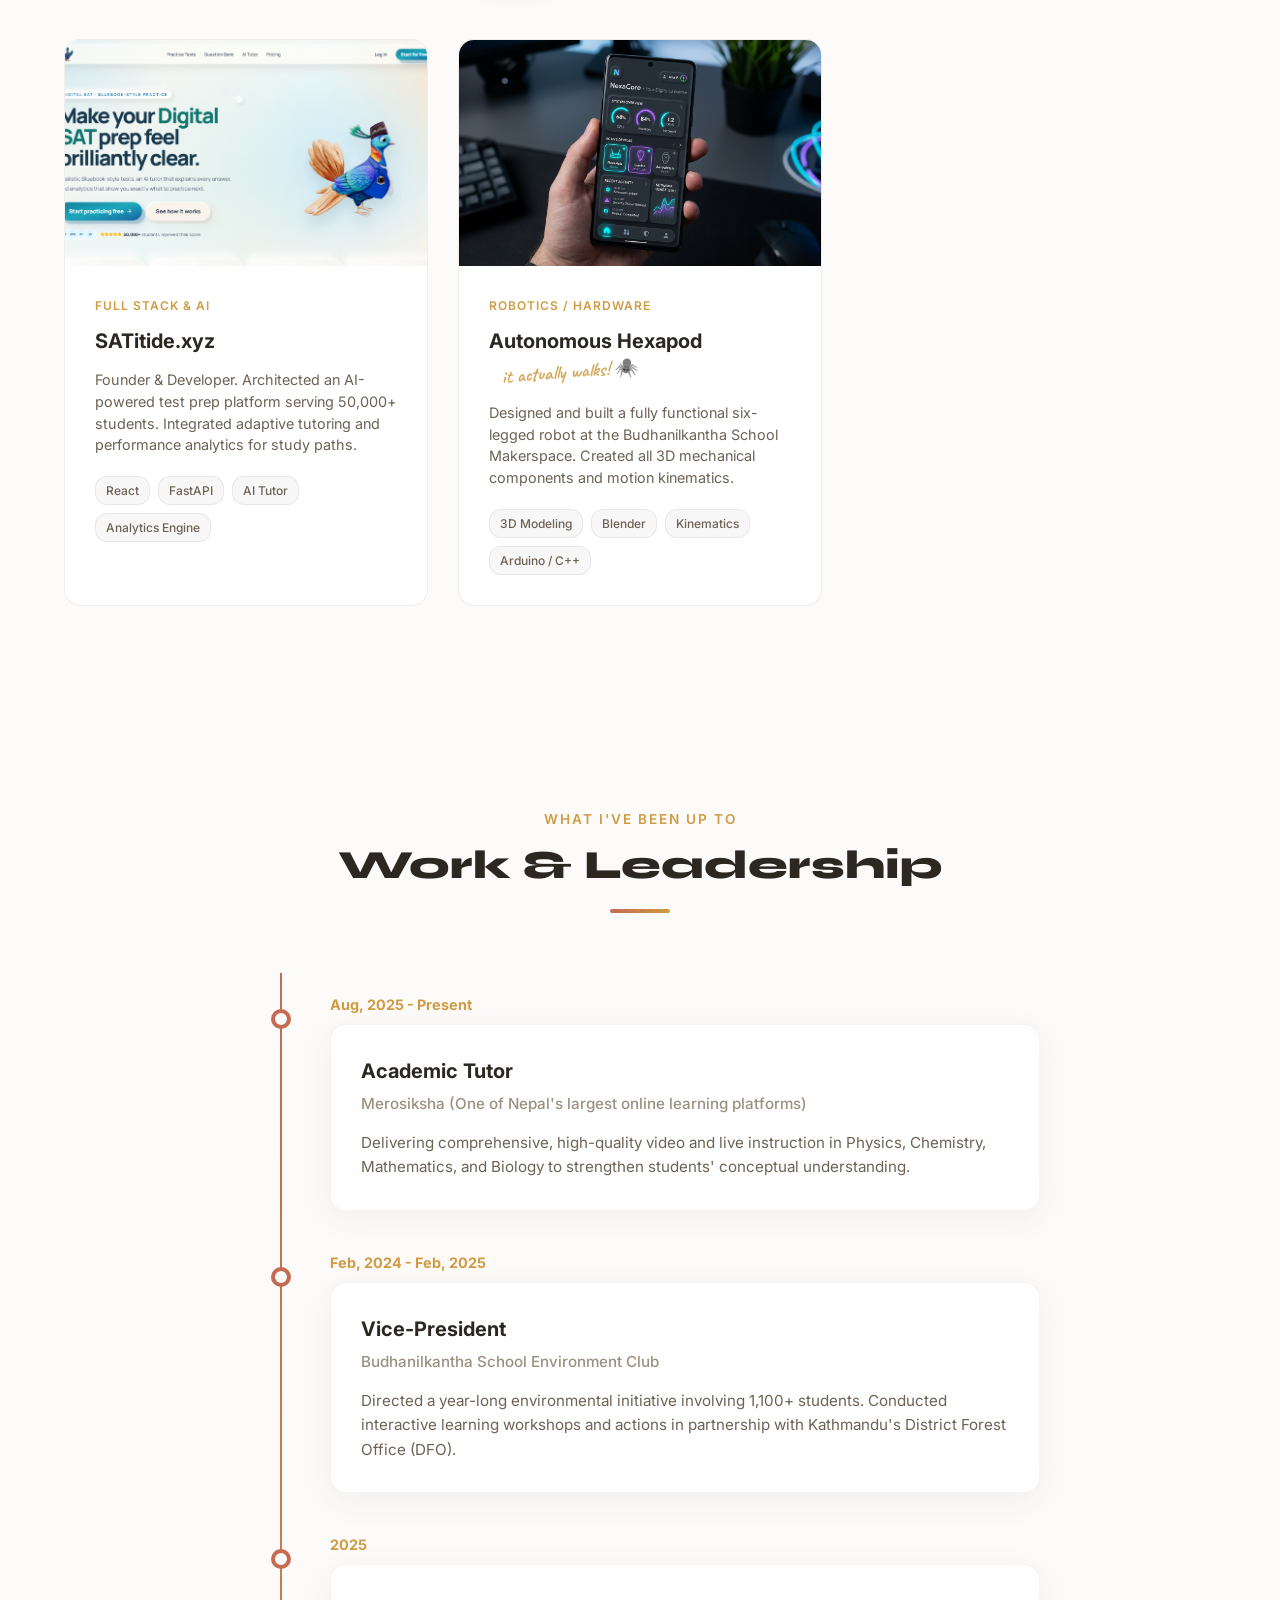
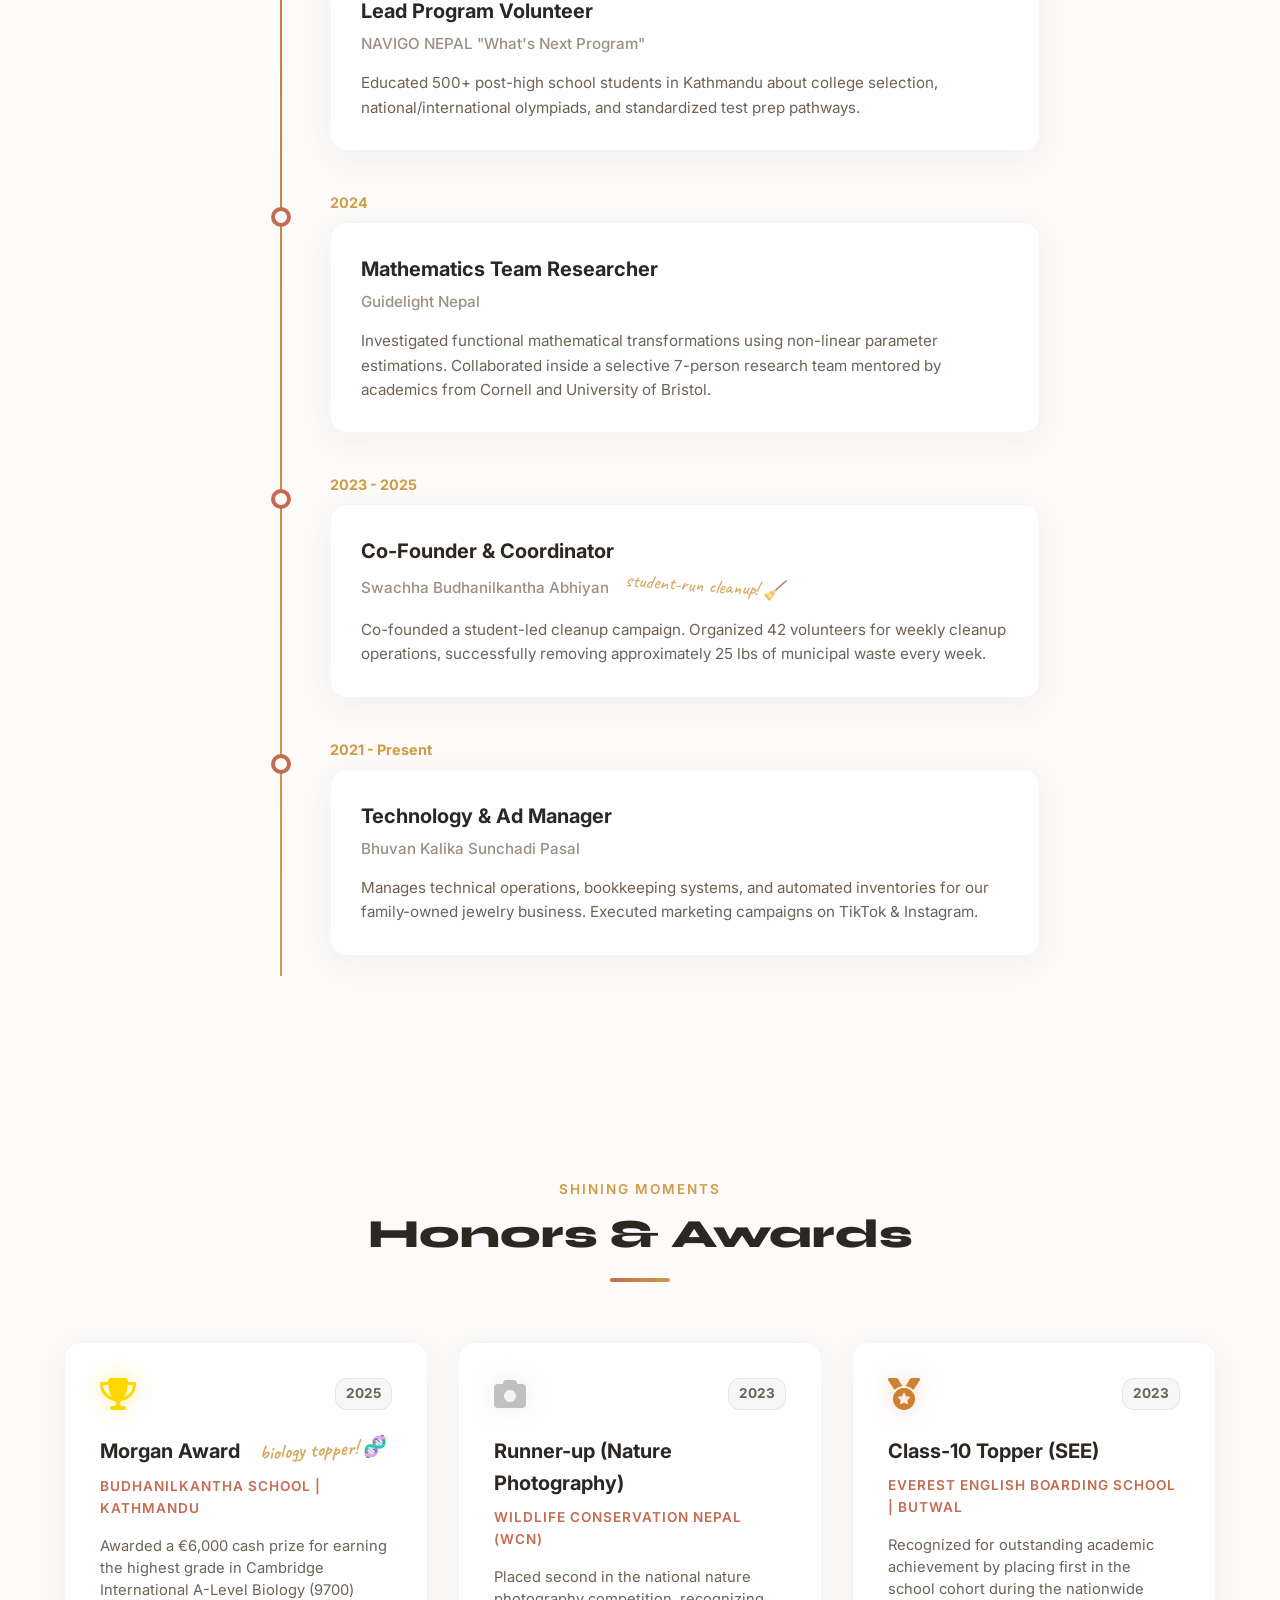
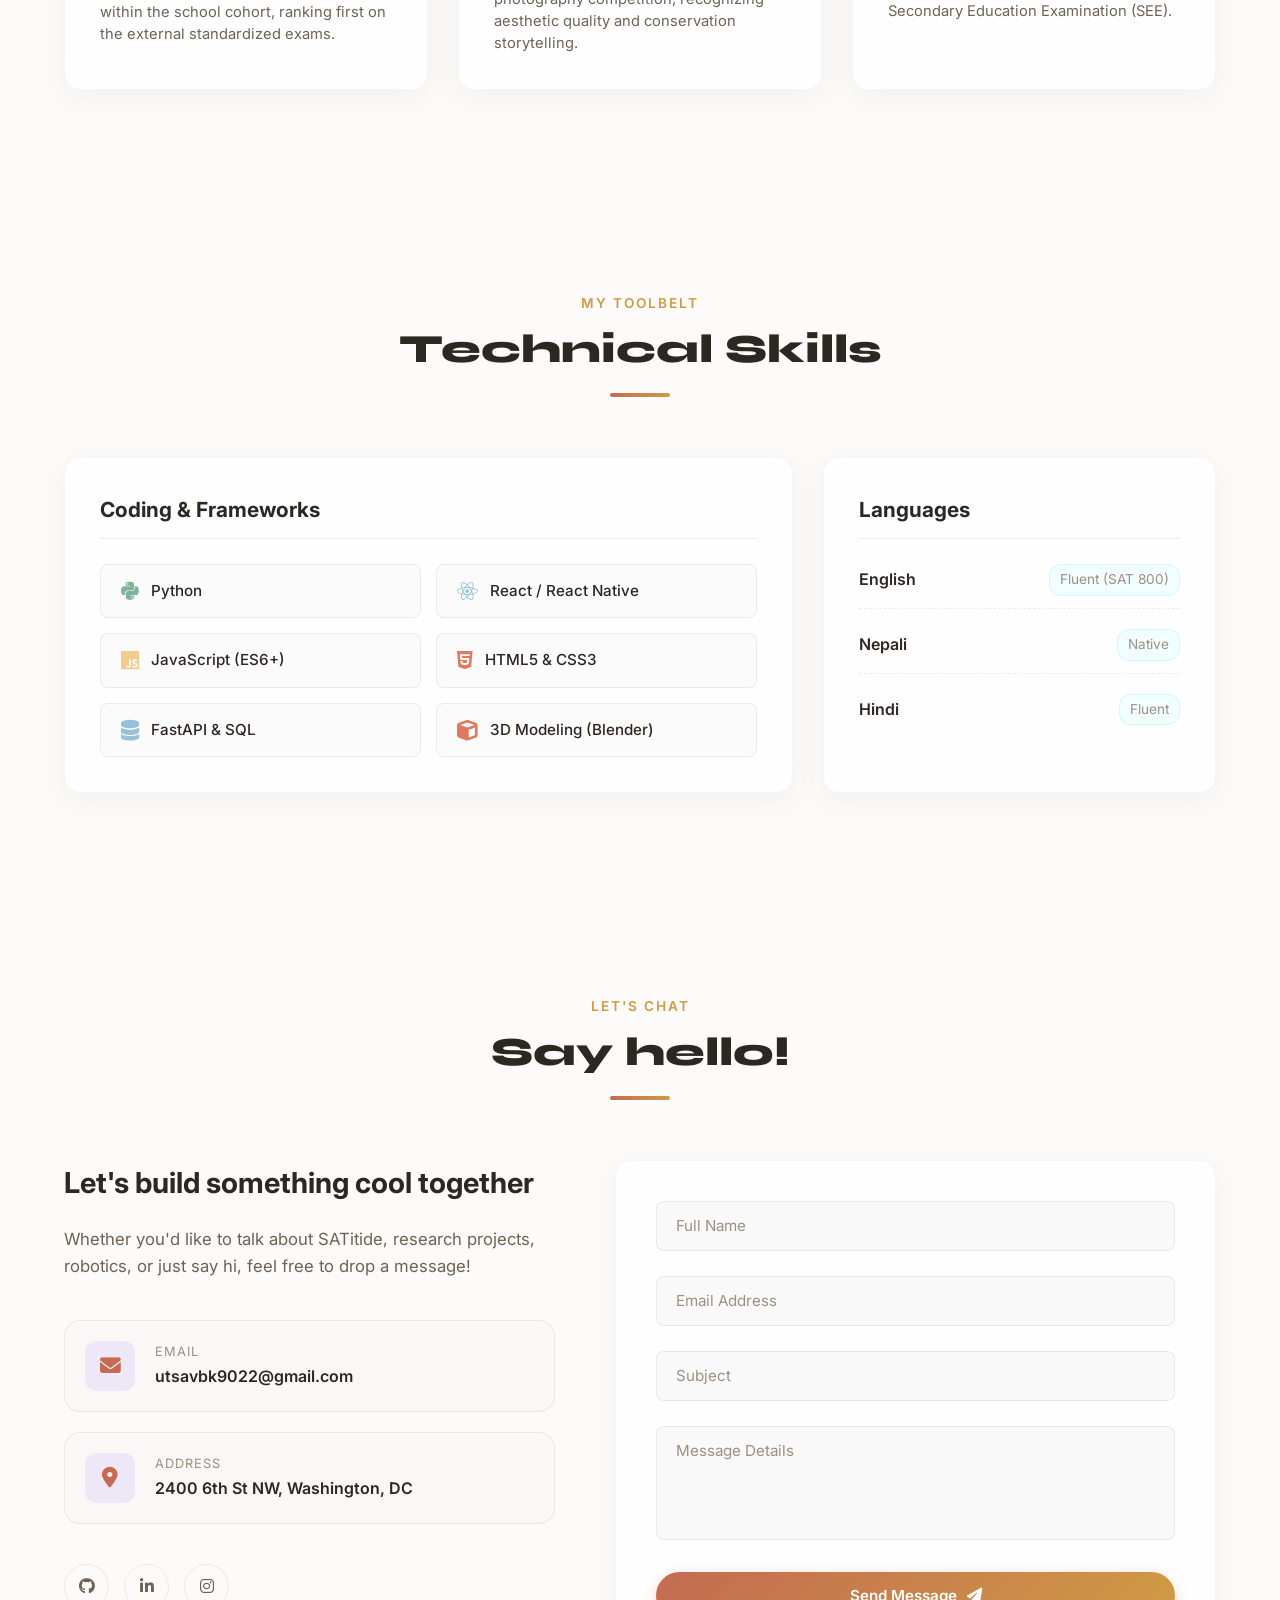
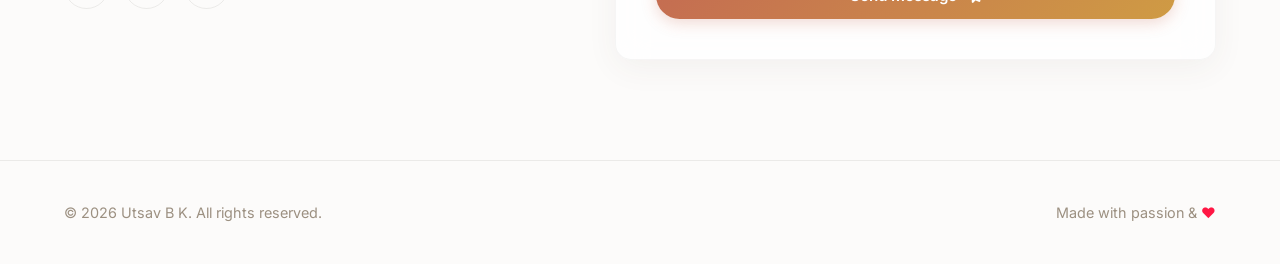
==== commit 566f21f1: "Initial portfolio commit" ====
--- a/index.html
+++ b/index.html
@@ -3,7 +3,7 @@
 <head>
     <meta charset="UTF-8">
     <meta name="viewport" content="width=device-width, initial-scale=1.0">
-    <title>Utsav B K | Computer Science Student & Full Stack Developer</title>
+    <title>Utsav BK | Computer Science Student & Full Stack Developer</title>
     <meta name="description" content="Portfolio of Utsav B K, Computer Science student at Howard University, Founder of SATitide, and developer specializing in Full Stack web applications and Robotics.">
     <!-- Google Fonts -->
     <link rel="preconnect" href="https://fonts.googleapis.com">
@@ -269,7 +269,7 @@
                     <!-- Project 1: SATitide -->
                     <div class="project-card" data-category="fullstack">
                         <div class="project-img-wrapper">
-                            <img src="assets/project1.jpg" alt="SATitide Dashboard" class="project-img">
+                            <img src="assets/satitude_dashboard.png" alt="SATitide Dashboard" class="project-img">
                             <div class="project-overlay">
                                 <div class="overlay-buttons">
                                     <a href="https://satitude.xyz" target="_blank" class="overlay-btn" aria-label="View live site"><i class="fa-solid fa-arrow-up-right-from-square"></i></a>
--- a/style.css
+++ b/style.css
@@ -168,6 +168,7 @@
     -webkit-background-clip: text;
     -webkit-text-fill-color: transparent;
     filter: drop-shadow(0 2px 8px var(--accent-glow));
+    white-space: nowrap;
 }
 
 /* ==========================================================================
@@ -1893,3 +1894,198 @@
 .avatar-wrapper.clicked {
     animation: avatarWiggle 0.6s ease-out;
 }
+
+/* ==========================================================================
+   DOWNFALL MINI GAME
+   ========================================================================== */
+.btn-game {
+    border: 1px solid var(--accent-secondary);
+    color: var(--accent-secondary);
+    background: rgba(255, 255, 255, 0.03);
+}
+
+.btn-game:hover {
+    color: var(--bg-primary);
+    background: var(--accent-secondary);
+    box-shadow: 0 6px 22px var(--accent-secondary-glow);
+}
+
+.game-overlay {
+    position: fixed;
+    inset: 0;
+    z-index: 1000;
+    display: grid;
+    place-items: center;
+    padding: 24px;
+    background: rgba(5, 7, 12, 0.78);
+    backdrop-filter: blur(12px);
+    opacity: 0;
+    visibility: hidden;
+    transition: opacity 0.25s ease, visibility 0.25s ease;
+}
+
+.game-overlay.active {
+    opacity: 1;
+    visibility: visible;
+}
+
+.game-panel {
+    width: min(760px, 100%);
+    border: 1px solid var(--border-color);
+    border-radius: var(--border-radius-md);
+    overflow: hidden;
+    background: var(--bg-secondary);
+    box-shadow: 0 24px 70px rgba(0, 0, 0, 0.48);
+}
+
+.game-toolbar {
+    display: flex;
+    align-items: center;
+    gap: 18px;
+    padding: 16px 20px;
+    border-bottom: 1px solid var(--border-color);
+}
+
+.game-kicker {
+    display: block;
+    color: var(--accent-secondary);
+    font-size: 0.66rem;
+    font-weight: 700;
+    letter-spacing: 0.15em;
+}
+
+.game-toolbar h2 {
+    margin: 2px 0 0;
+    font-size: 1.25rem;
+}
+
+.game-score {
+    margin-left: auto;
+    color: var(--text-muted);
+    font-size: 0.85rem;
+}
+
+.game-score strong {
+    color: var(--accent-secondary);
+    font-size: 1rem;
+}
+
+.game-close {
+    display: grid;
+    place-items: center;
+    width: 36px;
+    height: 36px;
+    border-radius: 50%;
+    color: var(--text-primary);
+    border: 1px solid var(--border-color);
+    background: transparent;
+}
+
+.game-close:hover {
+    border-color: var(--accent);
+    color: var(--accent);
+}
+
+.downfall-canvas {
+    display: block;
+    width: 100%;
+    height: min(58vh, 520px);
+    background: #09111e;
+}
+
+.game-help {
+    margin: 0;
+    padding: 13px 20px;
+    color: var(--text-muted);
+    text-align: center;
+    font-size: 0.8rem;
+}
+
+.game-help kbd {
+    display: inline-block;
+    min-width: 21px;
+    padding: 2px 5px;
+    border: 1px solid var(--border-color);
+    border-radius: 4px;
+    color: var(--text-secondary);
+    font-family: inherit;
+    font-size: 0.72rem;
+}
+
+@media (max-width: 480px) {
+    .game-overlay { padding: 12px; }
+    .game-toolbar { padding: 13px 15px; }
+    .downfall-canvas { height: 56vh; }
+    .game-help { padding: 11px 14px; font-size: 0.72rem; }
+}
+
+/* In-page explorer mode: the portfolio stays visible and interactive. */
+.game-overlay {
+    display: block;
+    padding: 0;
+    background: transparent;
+    backdrop-filter: none;
+    pointer-events: none;
+}
+
+.game-overlay.active {
+    visibility: visible;
+}
+
+.game-overlay .downfall-canvas {
+    position: fixed;
+    inset: 0;
+    width: 100vw;
+    height: 100vh;
+    background: transparent;
+    pointer-events: none;
+}
+
+.game-overlay .game-toolbar {
+    position: fixed;
+    top: 84px;
+    right: 22px;
+    display: flex;
+    align-items: center;
+    gap: 12px;
+    padding: 9px 11px 9px 14px;
+    border: 1px solid var(--border-color);
+    border-radius: 999px;
+    background: color-mix(in srgb, var(--bg-secondary) 88%, transparent);
+    box-shadow: 0 8px 22px rgba(0, 0, 0, 0.22);
+    pointer-events: auto;
+}
+
+.game-overlay .game-kicker {
+    display: inline;
+    font-size: 0.62rem;
+}
+
+.game-overlay .game-score {
+    margin-left: 0;
+    font-size: 0.76rem;
+}
+
+.game-overlay .game-close {
+    width: 28px;
+    height: 28px;
+}
+
+.game-overlay .game-help {
+    position: fixed;
+    right: 22px;
+    bottom: 18px;
+    margin: 0;
+    padding: 7px 11px;
+    border: 1px solid var(--border-color);
+    border-radius: 8px;
+    background: color-mix(in srgb, var(--bg-secondary) 88%, transparent);
+    font-size: 0.72rem;
+    pointer-events: none;
+}
+
+@media (max-width: 600px) {
+    .game-overlay .game-toolbar { top: 70px; right: 12px; }
+    .game-overlay .game-kicker { display: none; }
+    .game-overlay .game-help { right: 12px; bottom: 12px; }
+}
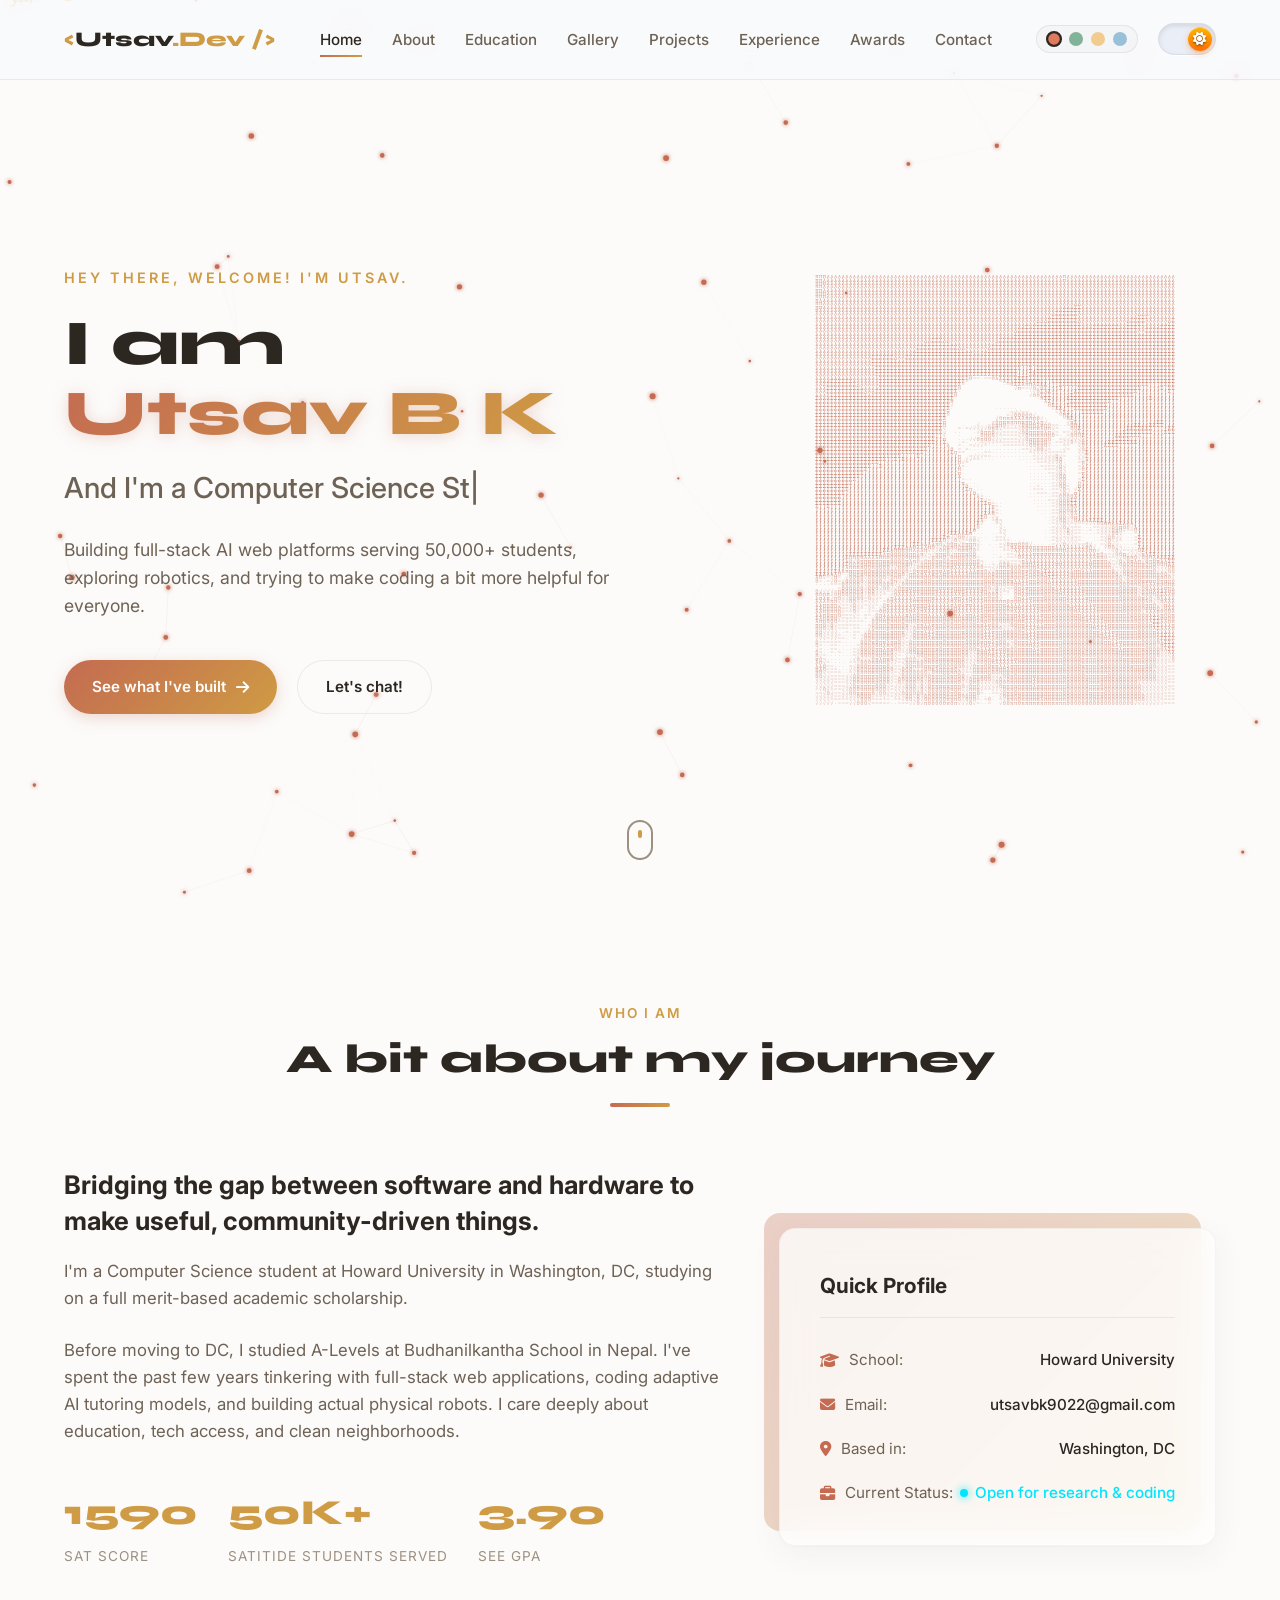
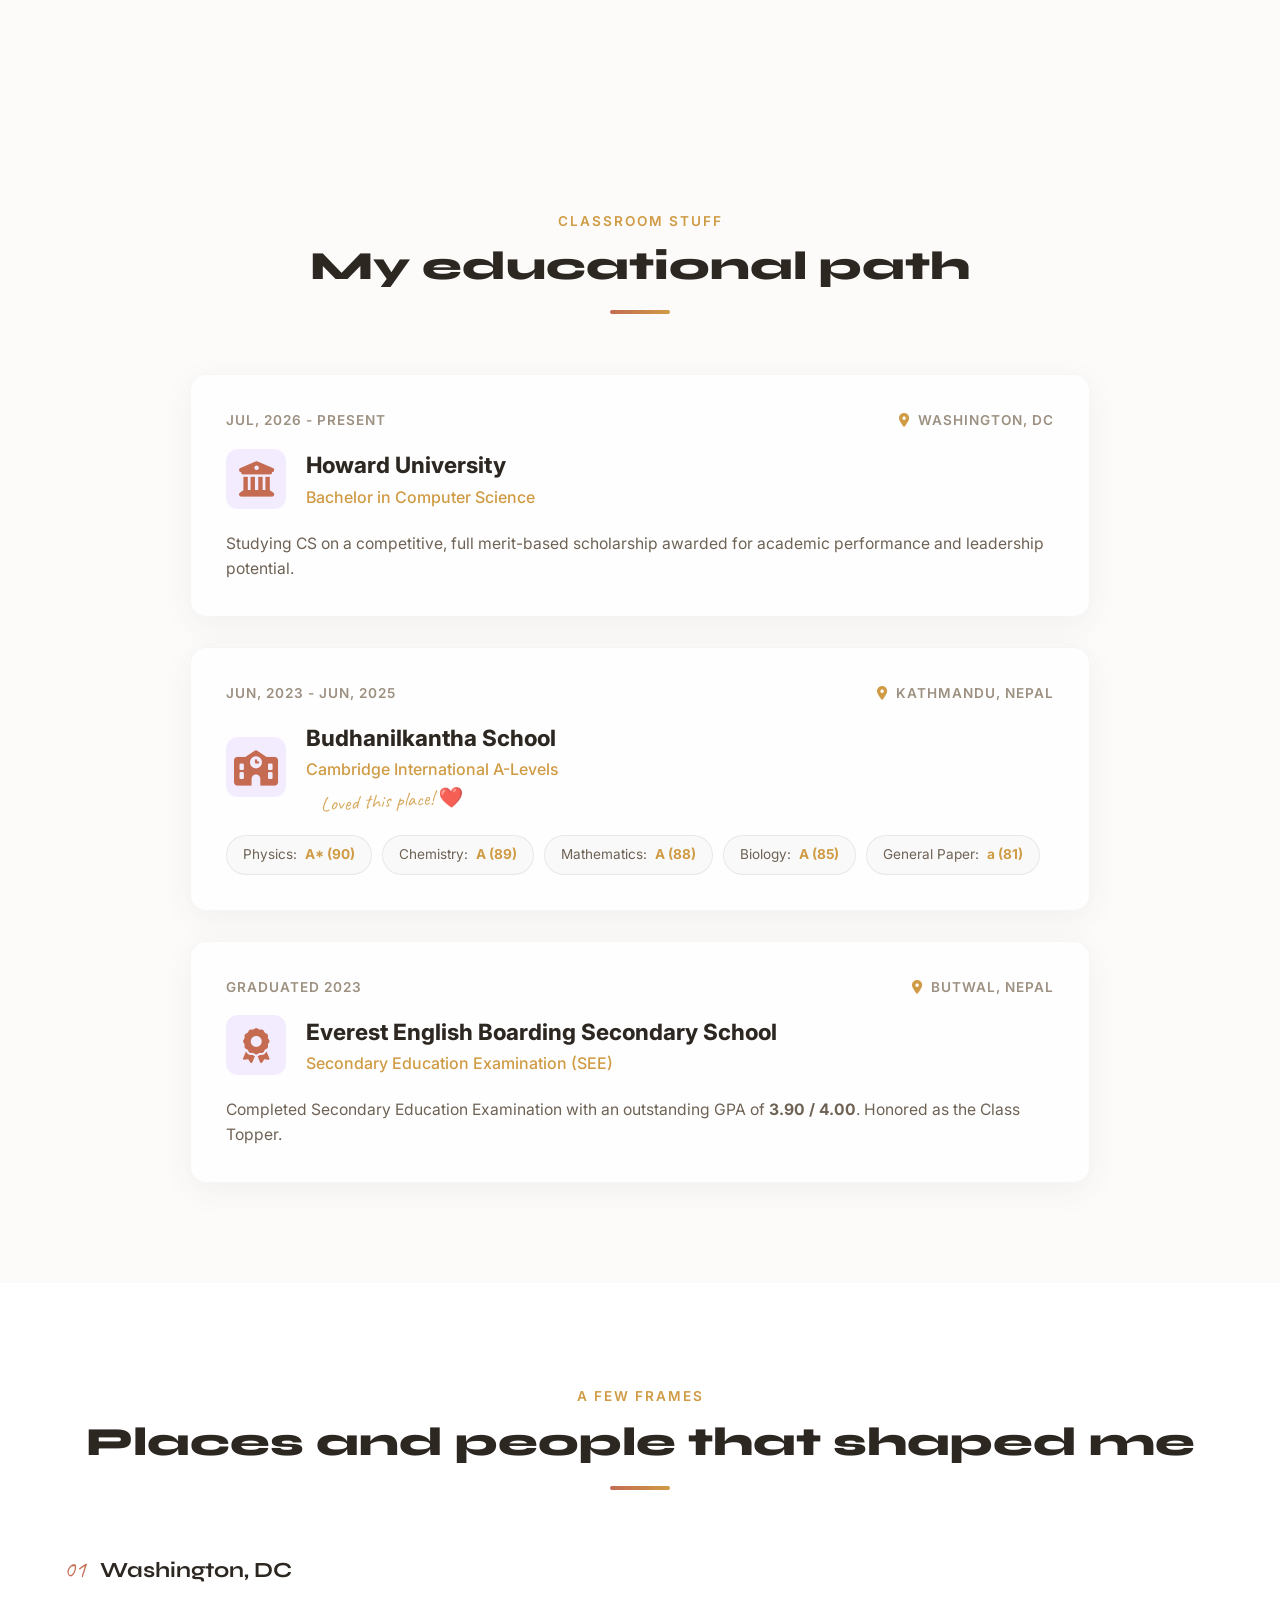
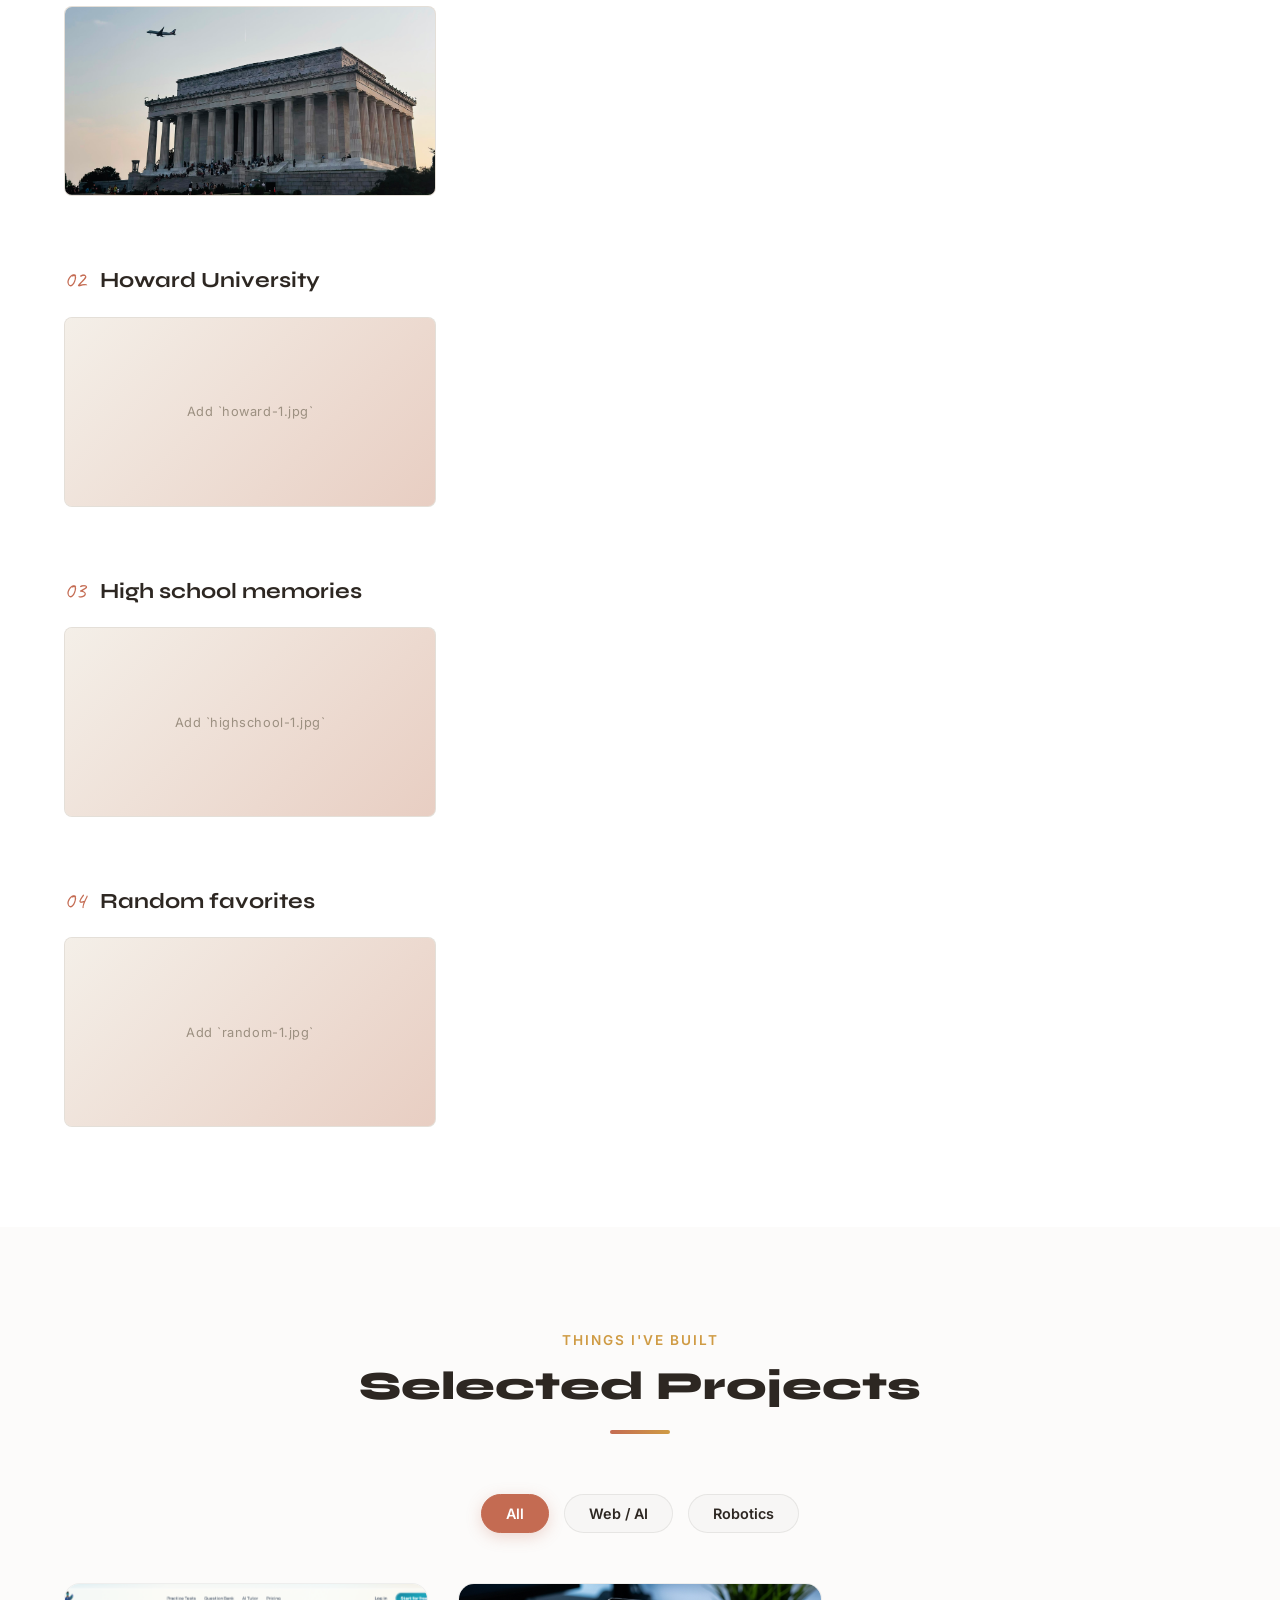
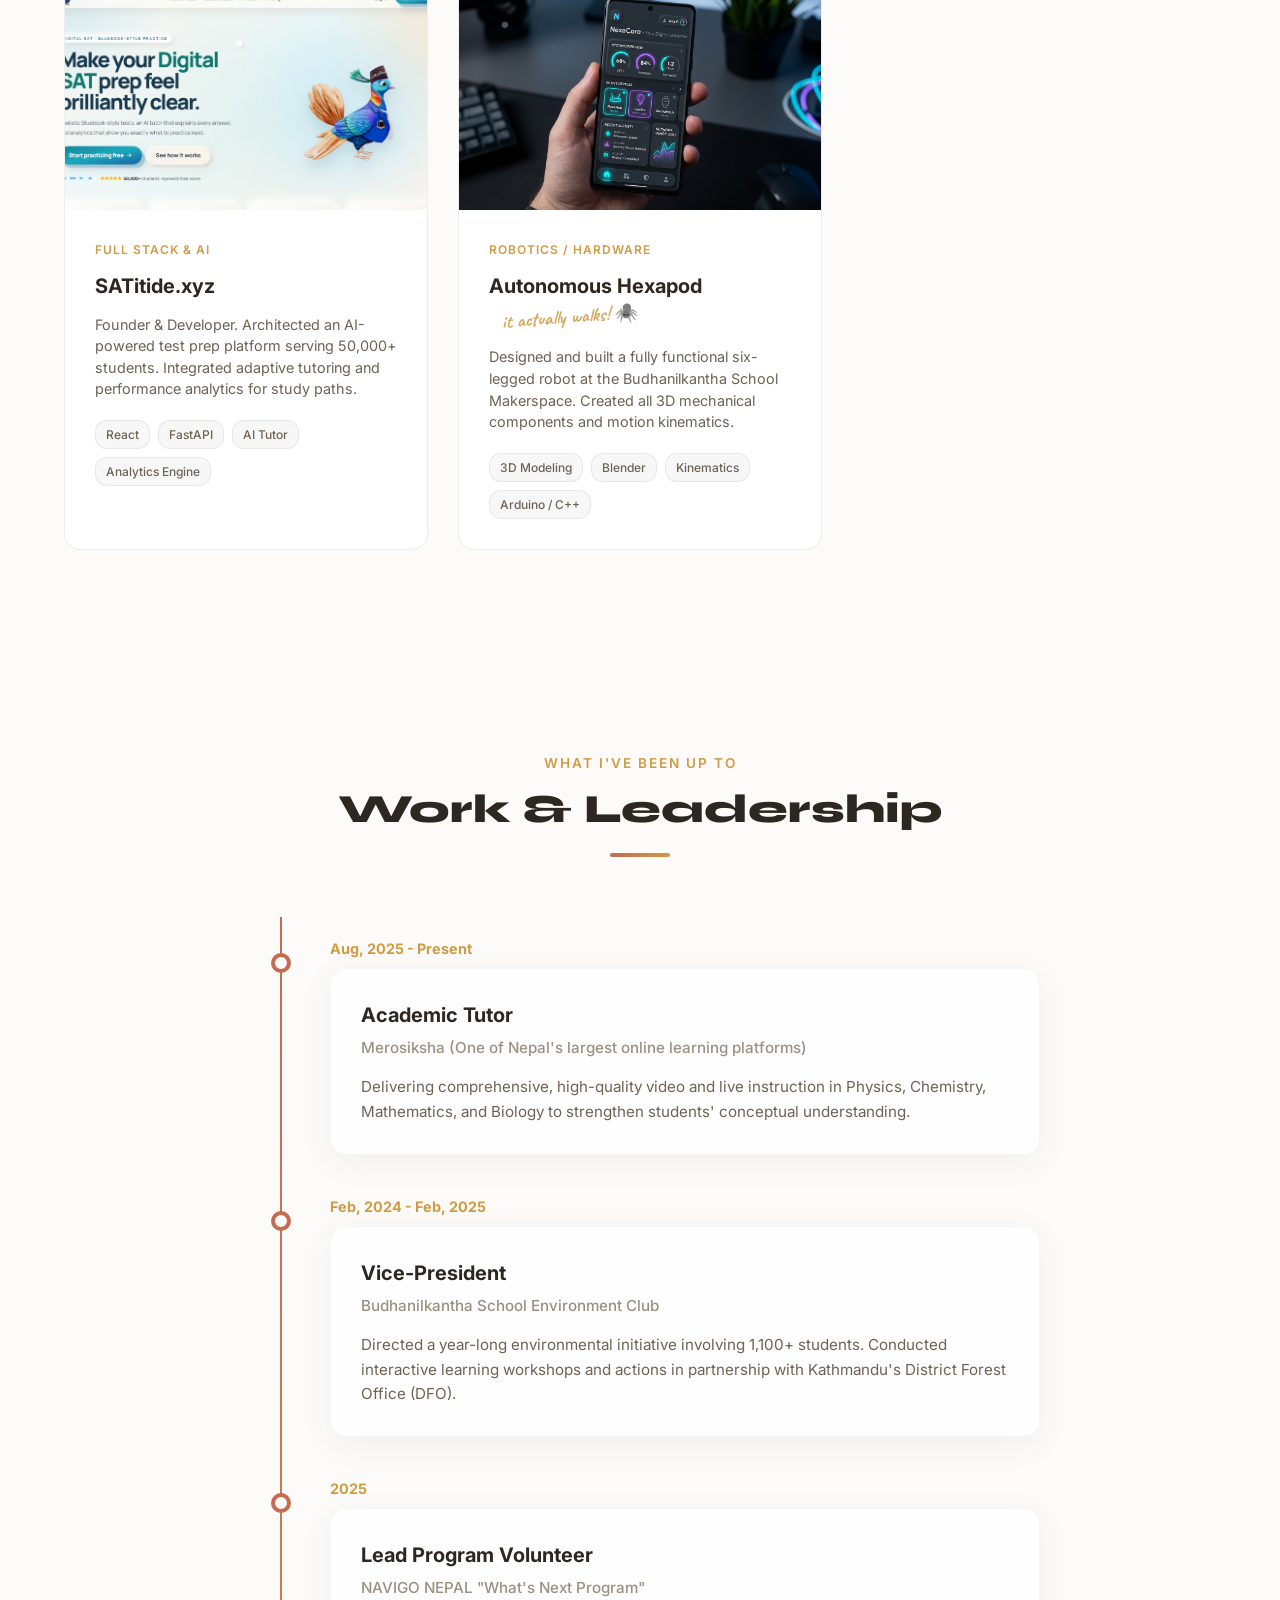
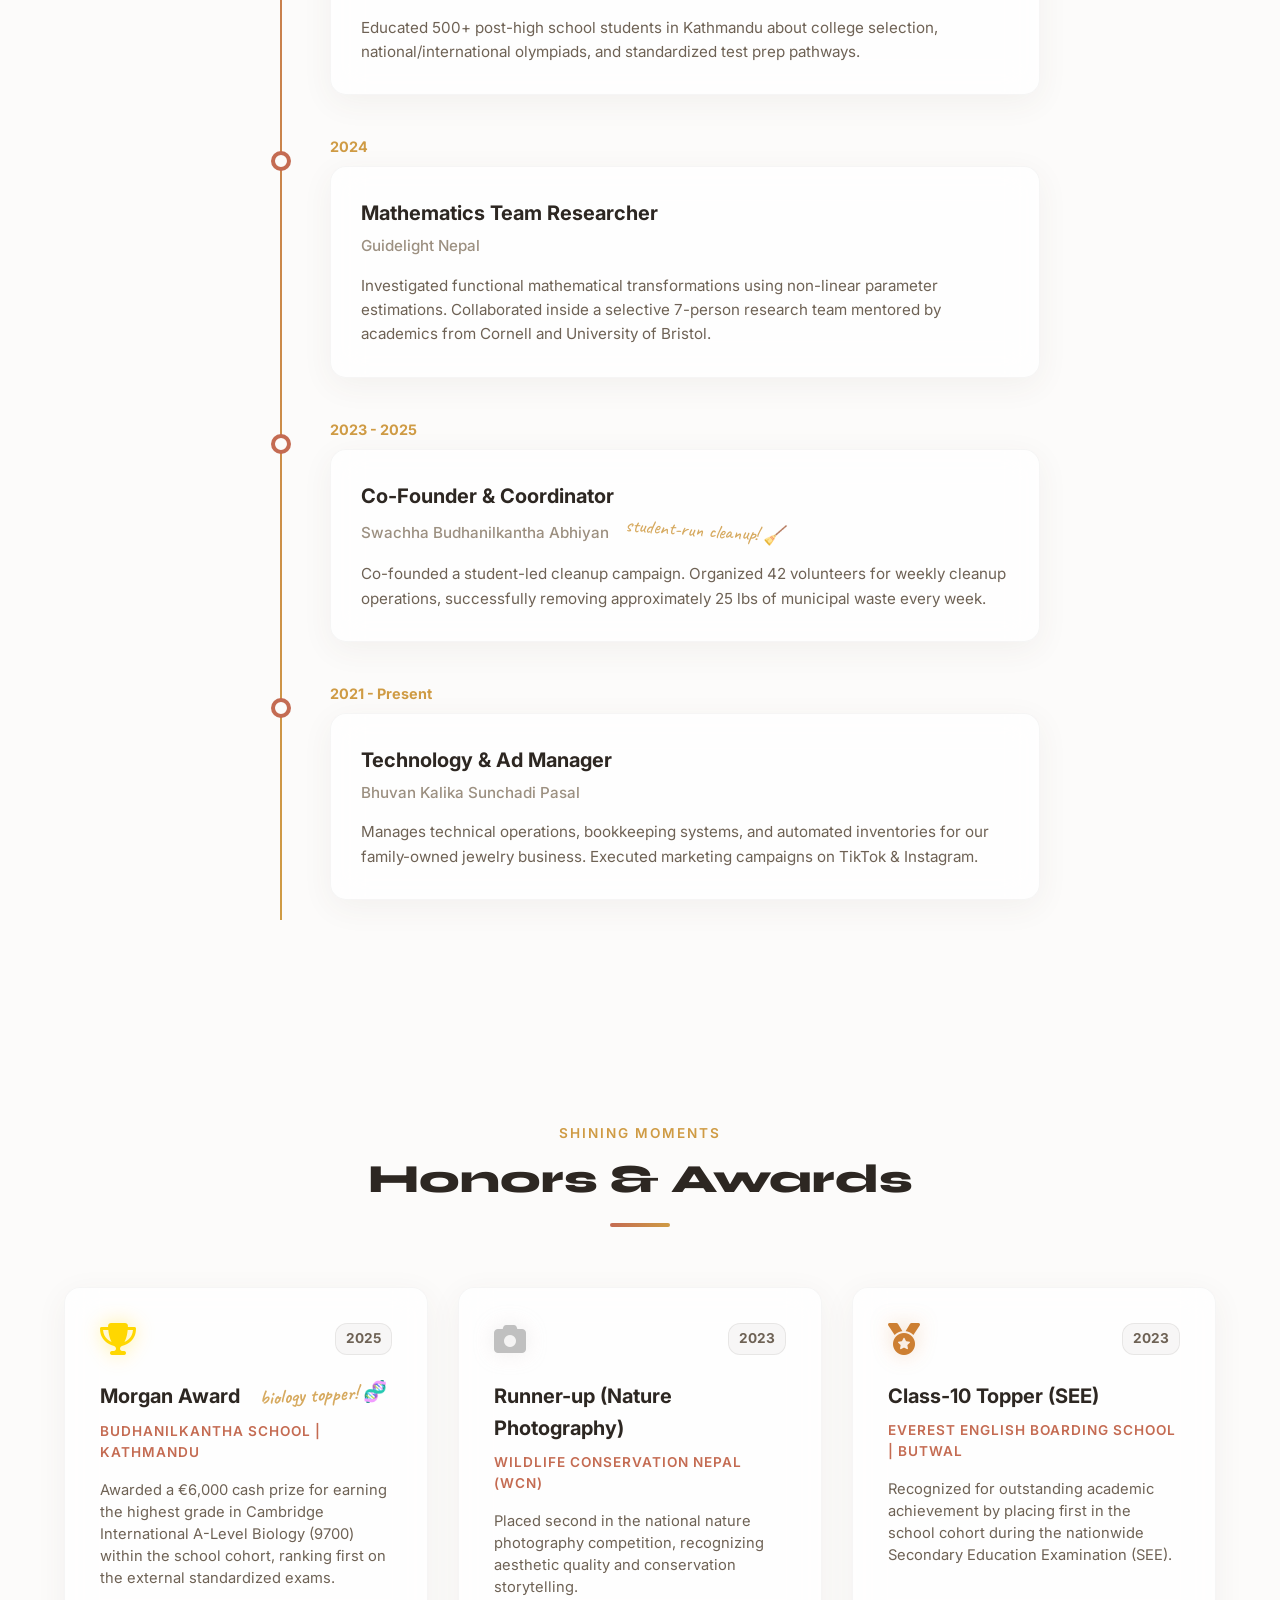
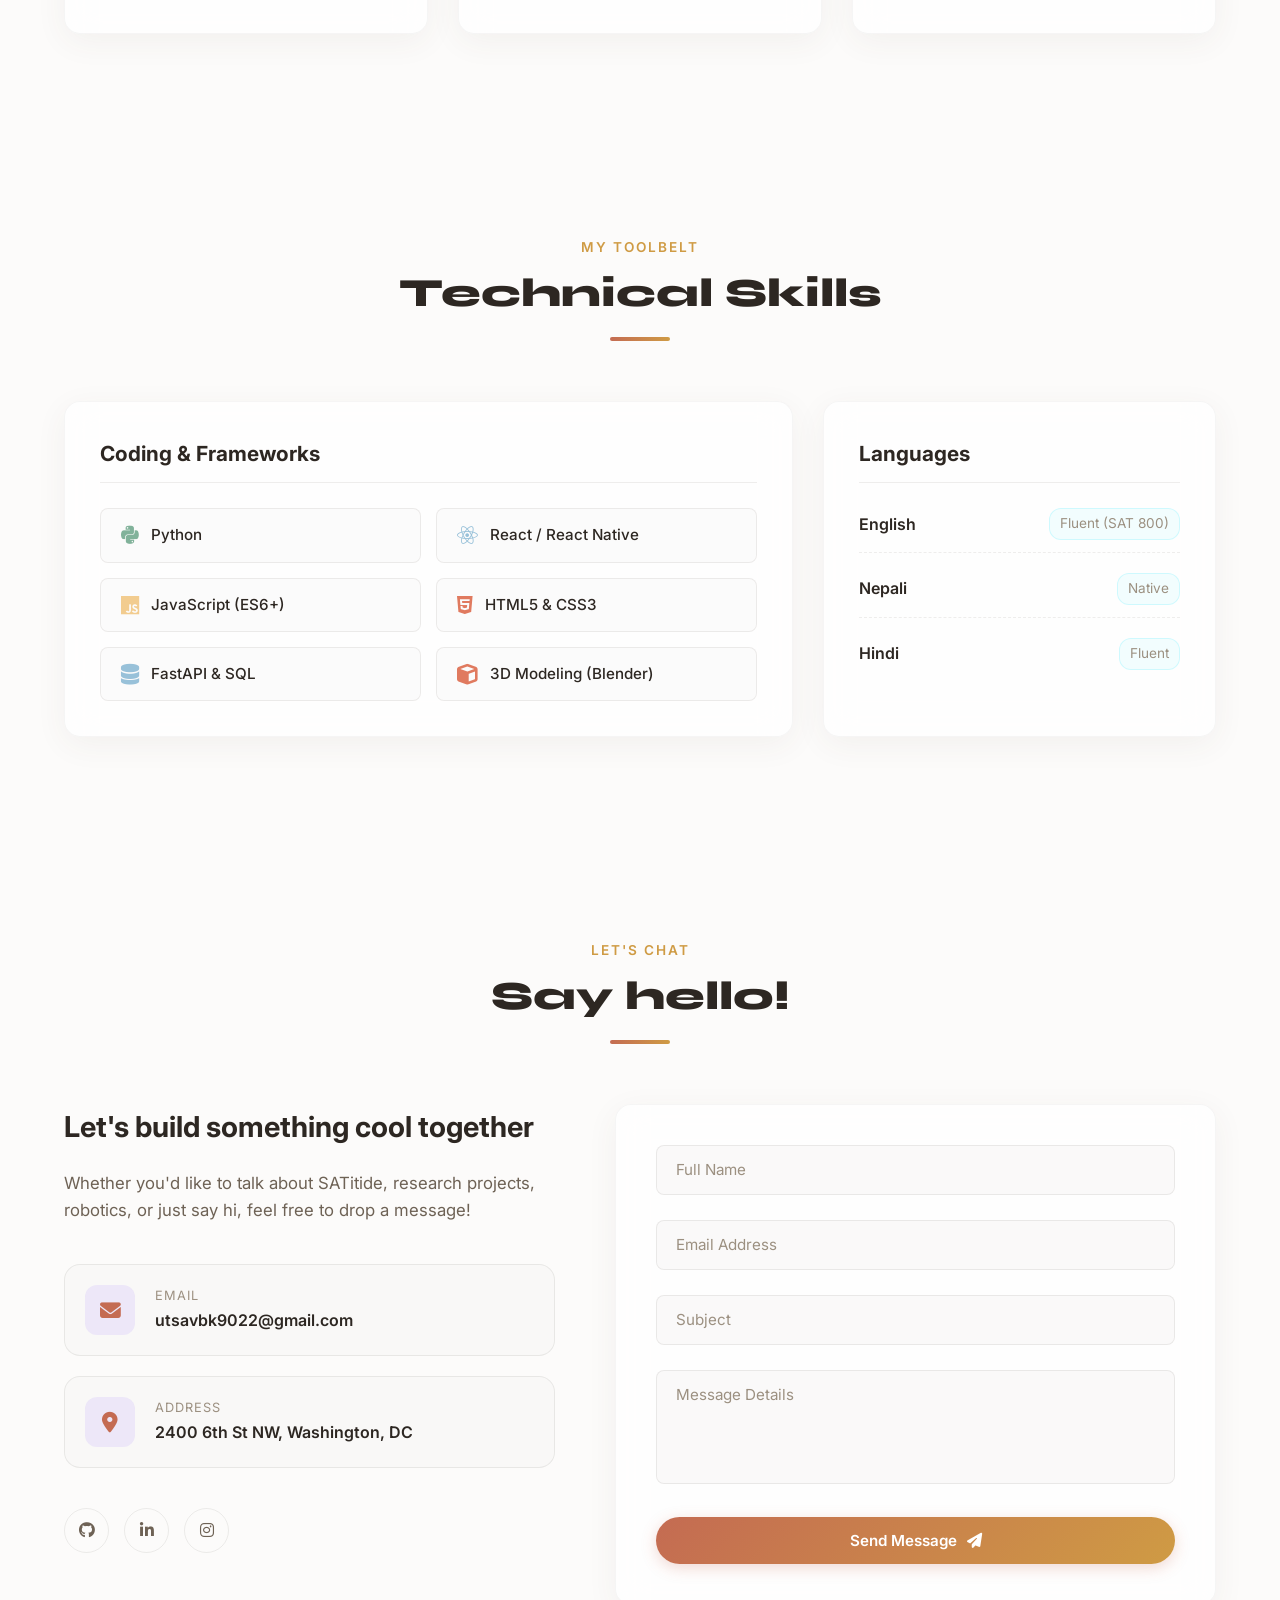
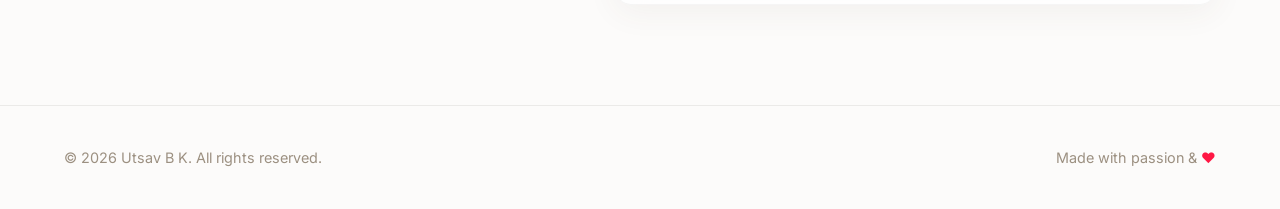
==== commit 1e2fb6d9: "Initial commit" ====
--- a/index.html
+++ b/index.html
@@ -31,11 +31,12 @@
                     <li><a href="#hero" class="nav-link active">Home</a></li>
                     <li><a href="#about" class="nav-link">About</a></li>
                     <li><a href="#education" class="nav-link">Education</a></li>
+                    <li><a href="#gallery" class="nav-link">Gallery</a></li>
                     <li><a href="#projects" class="nav-link">Projects</a></li>
                     <li><a href="#experience" class="nav-link">Experience</a></li>
                     <li><a href="#awards" class="nav-link">Awards</a></li>
                     <li><a href="#contact" class="nav-link">Contact</a></li>
-                </ul>
+                </ul>   
             </nav>
 
             <div class="nav-actions">
@@ -248,6 +249,62 @@
             </div>
         </section>
 
+        <!-- Personal Photo Gallery -->
+        <section id="gallery" class="gallery-section section-padding">
+            <div class="container">
+                <div class="section-header">
+                    <span class="section-tag">A Few Frames</span>
+                    <h2 class="section-title">Places and people that shaped me</h2>
+                    <div class="section-line"></div>
+                </div>
+
+                <div class="gallery-groups">
+                    <div class="gallery-group">
+                        <div class="gallery-group-heading"><span>01</span><h3>Washington, DC</h3></div>
+                        <div class="gallery-grid">
+                            <button class="gallery-card" type="button" data-gallery-category="dc" data-gallery-image="assets/gallery/dc-5.jpg" data-gallery-title="Lincoln Memorial, Washington, DC" aria-label="Open Lincoln Memorial, Washington, DC"><span class="gallery-media has-image"><img src="assets/gallery/dc-5.jpg" alt="Lincoln Memorial in Washington, DC" loading="lazy"><span class="gallery-placeholder">Add `dc-5.jpg`</span></span></button>
+                            <button class="gallery-card" type="button" data-gallery-image="assets/gallery/dc-2.jpg" data-gallery-title="Washington, DC photo 2" aria-label="Open Washington, DC photo 2"><span class="gallery-media"><img src="assets/gallery/dc-2.jpg" alt="Washington, DC photo 2" loading="lazy"><span class="gallery-placeholder">Add `dc-2.jpg`</span></span></button>
+                            <button class="gallery-card" type="button" data-gallery-image="assets/gallery/dc-3.jpg" data-gallery-title="Washington, DC photo 3" aria-label="Open Washington, DC photo 3"><span class="gallery-media"><img src="assets/gallery/dc-3.jpg" alt="Washington, DC photo 3" loading="lazy"><span class="gallery-placeholder">Add `dc-3.jpg`</span></span></button>
+                            <button class="gallery-card" type="button" data-gallery-image="assets/gallery/dc-4.jpg" data-gallery-title="Washington, DC photo 4" aria-label="Open Washington, DC photo 4"><span class="gallery-media"><img src="assets/gallery/dc-4.jpg" alt="Washington, DC photo 4" loading="lazy"><span class="gallery-placeholder">Add `dc-4.jpg`</span></span></button>
+                            <button class="gallery-card" type="button" data-gallery-image="assets/gallery/dc-5.jpg" data-gallery-title="Washington, DC photo 5" aria-label="Open Washington, DC photo 5"><span class="gallery-media"><img src="assets/gallery/dc-5.jpg" alt="Washington, DC photo 5" loading="lazy"><span class="gallery-placeholder">Add `dc-5.jpg`</span></span></button>
+                            <button class="gallery-card" type="button" data-gallery-image="assets/gallery/dc-6.jpg" data-gallery-title="Washington, DC photo 6" aria-label="Open Washington, DC photo 6"><span class="gallery-media"><img src="assets/gallery/dc-6.jpg" alt="Washington, DC photo 6" loading="lazy"><span class="gallery-placeholder">Add `dc-6.jpg`</span></span></button>
+                            <button class="gallery-card" type="button" data-gallery-image="assets/gallery/dc-7.jpg" data-gallery-title="Washington, DC photo 7" aria-label="Open Washington, DC photo 7"><span class="gallery-media"><img src="assets/gallery/dc-7.jpg" alt="Washington, DC photo 7" loading="lazy"><span class="gallery-placeholder">Add `dc-7.jpg`</span></span></button>
+                            <button class="gallery-card" type="button" data-gallery-image="assets/gallery/dc-8.jpg" data-gallery-title="Washington, DC photo 8" aria-label="Open Washington, DC photo 8"><span class="gallery-media"><img src="assets/gallery/dc-8.jpg" alt="Washington, DC photo 8" loading="lazy"><span class="gallery-placeholder">Add `dc-8.jpg`</span></span></button>
+                            <button class="gallery-card" type="button" data-gallery-image="assets/gallery/dc-9.jpg" data-gallery-title="Washington, DC photo 9" aria-label="Open Washington, DC photo 9"><span class="gallery-media"><img src="assets/gallery/dc-9.jpg" alt="Washington, DC photo 9" loading="lazy"><span class="gallery-placeholder">Add `dc-9.jpg`</span></span></button>
+                            <button class="gallery-card" type="button" data-gallery-image="assets/gallery/dc-10.jpg" data-gallery-title="Washington, DC photo 10" aria-label="Open Washington, DC photo 10"><span class="gallery-media"><img src="assets/gallery/dc-10.jpg" alt="Washington, DC photo 10" loading="lazy"><span class="gallery-placeholder">Add `dc-10.jpg`</span></span></button>
+                        </div>
+                    </div>
+
+                    <div class="gallery-group">
+                        <div class="gallery-group-heading"><span>02</span><h3>Howard University</h3></div>
+                        <div class="gallery-grid">
+                            <button class="gallery-card" type="button" data-gallery-category="howard" data-gallery-image="assets/gallery/howard-1.jpg" data-gallery-title="Howard University photo 1" aria-label="Open Howard University photo 1"><span class="gallery-media"><img src="assets/gallery/howard-1.jpg" alt="Howard University photo 1" loading="lazy"><span class="gallery-placeholder">Add `howard-1.jpg`</span></span></button>
+                            <button class="gallery-card" type="button" data-gallery-image="assets/gallery/howard-2.jpg" data-gallery-title="Howard University photo 2" aria-label="Open Howard University photo 2"><span class="gallery-media"><img src="assets/gallery/howard-2.jpg" alt="Howard University photo 2" loading="lazy"><span class="gallery-placeholder">Add `howard-2.jpg`</span></span></button>
+                            <button class="gallery-card" type="button" data-gallery-image="assets/gallery/howard-3.jpg" data-gallery-title="Howard University photo 3" aria-label="Open Howard University photo 3"><span class="gallery-media"><img src="assets/gallery/howard-3.jpg" alt="Howard University photo 3" loading="lazy"><span class="gallery-placeholder">Add `howard-3.jpg`</span></span></button>
+                        </div>
+                    </div>
+
+                    <div class="gallery-group">
+                        <div class="gallery-group-heading"><span>03</span><h3>High school memories</h3></div>
+                        <div class="gallery-grid">
+                            <button class="gallery-card" type="button" data-gallery-category="highschool" data-gallery-image="assets/gallery/highschool-1.jpg" data-gallery-title="High school photo 1" aria-label="Open high school photo 1"><span class="gallery-media"><img src="assets/gallery/highschool-1.jpg" alt="High school photo 1" loading="lazy"><span class="gallery-placeholder">Add `highschool-1.jpg`</span></span></button>
+                            <button class="gallery-card" type="button" data-gallery-image="assets/gallery/highschool-2.jpg" data-gallery-title="High school photo 2" aria-label="Open high school photo 2"><span class="gallery-media"><img src="assets/gallery/highschool-2.jpg" alt="High school photo 2" loading="lazy"><span class="gallery-placeholder">Add `highschool-2.jpg`</span></span></button>
+                            <button class="gallery-card" type="button" data-gallery-image="assets/gallery/highschool-3.jpg" data-gallery-title="High school photo 3" aria-label="Open high school photo 3"><span class="gallery-media"><img src="assets/gallery/highschool-3.jpg" alt="High school photo 3" loading="lazy"><span class="gallery-placeholder">Add `highschool-3.jpg`</span></span></button>
+                        </div>
+                    </div>
+
+                    <div class="gallery-group">
+                        <div class="gallery-group-heading"><span>04</span><h3>Random favorites</h3></div>
+                        <div class="gallery-grid">
+                            <button class="gallery-card" type="button" data-gallery-category="random" data-gallery-image="assets/gallery/random-1.jpg" data-gallery-title="Random favorite photo 1" aria-label="Open random favorite photo 1"><span class="gallery-media"><img src="assets/gallery/random-1.jpg" alt="Random favorite photo 1" loading="lazy"><span class="gallery-placeholder">Add `random-1.jpg`</span></span></button>
+                            <button class="gallery-card" type="button" data-gallery-image="assets/gallery/random-2.jpg" data-gallery-title="Random favorite photo 2" aria-label="Open random favorite photo 2"><span class="gallery-media"><img src="assets/gallery/random-2.jpg" alt="Random favorite photo 2" loading="lazy"><span class="gallery-placeholder">Add `random-2.jpg`</span></span></button>
+                            <button class="gallery-card" type="button" data-gallery-image="assets/gallery/random-3.jpg" data-gallery-title="Random favorite photo 3" aria-label="Open random favorite photo 3"><span class="gallery-media"><img src="assets/gallery/random-3.jpg" alt="Random favorite photo 3" loading="lazy"><span class="gallery-placeholder">Add `random-3.jpg`</span></span></button>
+                        </div>
+                    </div>
+                </div>
+            </div>
+        </section>
+
         <!-- Projects Section -->
         <section id="projects" class="projects-section section-padding">
             <div class="container">
@@ -535,7 +592,7 @@
                     </div>
 
                     <div class="glass-card contact-form-wrapper">
-                        <form id="contact-form" class="contact-form" autocomplete="off">
+                        <form id="contact-form" class="contact-form" action="https://formspree.io/f/mjybjwbr" method="POST" autocomplete="off">
                             <div class="form-group">
                                 <input type="text" id="name" name="name" class="form-control" required placeholder=" ">
                                 <label for="name" class="form-label">Full Name</label>
@@ -574,6 +631,13 @@
         </div>
     </footer>
 
+    <!-- Gallery Lightbox -->
+    <div class="lightbox" id="gallery-lightbox" role="dialog" aria-modal="true" aria-labelledby="lightbox-title" hidden>
+        <button class="lightbox-close" id="lightbox-close" type="button" aria-label="Close photo"><i class="fa-solid fa-xmark"></i></button>
+        <img class="lightbox-image" id="lightbox-image" src="" alt="">
+        <p class="lightbox-title" id="lightbox-title"></p>
+    </div>
+
     <!-- Core Script -->
     <script src="script.js"></script>
 </body>
--- a/style.css
+++ b/style.css
@@ -1158,6 +1158,311 @@
     transform: scale(1.1);
 }
 
+/* ======================================================================
+   PERSONAL PHOTO GALLERY
+   ====================================================================== */
+.gallery-section {
+    background: var(--bg-secondary);
+}
+
+.gallery-groups {
+    display: grid;
+    gap: 64px;
+}
+
+.gallery-group-heading {
+    display: flex;
+    align-items: baseline;
+    gap: 14px;
+    margin-bottom: 18px;
+}
+
+.gallery-group-heading span {
+    color: var(--accent);
+    font-family: 'Caveat', cursive;
+    font-size: 1.5rem;
+}
+
+.gallery-group-heading h3 {
+    font-family: 'Syne', sans-serif;
+    font-size: 1.35rem;
+}
+
+.gallery-grid {
+    display: grid;
+    grid-template-columns: repeat(3, 1fr);
+    grid-auto-rows: 190px;
+    gap: 18px;
+}
+
+.gallery-group:not(.is-open) .gallery-card:not(:first-child) {
+    display: none;
+}
+
+.gallery-group.is-open .gallery-card:first-child {
+    grid-column: span 2;
+}
+
+.gallery-card {
+    position: relative;
+    min-width: 0;
+    padding: 0;
+    overflow: hidden;
+    text-align: left;
+    border: 1px solid var(--border-color);
+    border-radius: var(--border-radius-sm);
+    background: var(--bg-tertiary);
+    cursor: pointer;
+    transition: transform var(--transition-normal), border-color var(--transition-normal), box-shadow var(--transition-normal);
+}
+
+.gallery-card-wide {
+    grid-column: span 2;
+}
+
+.gallery-card-tall {
+    grid-row: span 2;
+}
+
+.gallery-card:hover,
+.gallery-card:focus-visible {
+    transform: translateY(-6px);
+    border-color: var(--accent);
+    box-shadow: 0 16px 30px var(--accent-glow);
+}
+
+.gallery-media,
+.gallery-media img {
+    width: 100%;
+    height: 100%;
+}
+
+.gallery-media {
+    position: relative;
+    display: block;
+    overflow: hidden;
+    background: linear-gradient(135deg, var(--bg-tertiary), var(--accent-glow));
+}
+
+.gallery-media img {
+    position: relative;
+    z-index: 1;
+    object-fit: cover;
+    transition: transform var(--transition-slow), opacity var(--transition-normal);
+}
+
+.gallery-card:hover .gallery-media img {
+    transform: scale(1.06);
+}
+
+.gallery-placeholder {
+    position: absolute;
+    inset: 0;
+    display: grid;
+    place-items: center;
+    padding: 20px;
+    color: var(--text-muted);
+    font-size: 0.8rem;
+    letter-spacing: 0.04em;
+}
+
+.gallery-media.has-image .gallery-placeholder {
+    display: none;
+}
+
+.gallery-media:not(.has-image) img {
+    display: none;
+}
+
+.gallery-caption {
+    position: absolute;
+    right: 0;
+    bottom: 0;
+    left: 0;
+    z-index: 2;
+    display: flex;
+    flex-direction: column;
+    gap: 2px;
+    padding: 38px 18px 16px;
+    color: #ffffff;
+    background: linear-gradient(transparent, rgba(10, 8, 7, 0.9));
+}
+
+.gallery-caption strong {
+    font-family: 'Syne', sans-serif;
+    font-size: 1rem;
+}
+
+.gallery-caption small {
+    color: rgba(255, 255, 255, 0.75);
+    font-size: 0.78rem;
+}
+
+.lightbox {
+    position: fixed;
+    inset: 0;
+    z-index: 1000;
+    display: grid;
+    place-items: center;
+    padding: 30px;
+    background: rgba(10, 8, 7, 0.9);
+    backdrop-filter: blur(10px);
+}
+
+.lightbox[hidden] {
+    display: none;
+}
+
+.lightbox-image {
+    max-width: min(100%, 1000px);
+    max-height: 82vh;
+    object-fit: contain;
+    border-radius: var(--border-radius-sm);
+    box-shadow: 0 20px 80px rgba(0, 0, 0, 0.5);
+}
+
+.lightbox-title {
+    position: absolute;
+    bottom: 25px;
+    color: #ffffff;
+    font-weight: 600;
+}
+
+.lightbox-close {
+    position: absolute;
+    top: 22px;
+    right: 26px;
+    width: 44px;
+    height: 44px;
+    border: 1px solid rgba(255, 255, 255, 0.25);
+    border-radius: 50%;
+    color: #ffffff;
+    font-size: 1.3rem;
+    cursor: pointer;
+}
+
+/* ======================================================================
+   DEDICATED PHOTO GALLERY PAGE
+   ====================================================================== */
+.gallery-page {
+    min-height: 100vh;
+    background: var(--bg-primary);
+    cursor: auto;
+}
+
+.gallery-page a {
+    cursor: pointer;
+}
+
+.gallery-page-main {
+    width: 90%;
+    max-width: var(--max-width);
+    margin: 0 auto;
+    padding: 44px 0 100px;
+}
+
+.gallery-back {
+    display: inline-flex;
+    align-items: center;
+    gap: 8px;
+    margin-bottom: 90px;
+    color: var(--accent);
+    font-weight: 600;
+    transition: color var(--transition-fast), transform var(--transition-fast);
+}
+
+.gallery-back:hover {
+    color: var(--accent-secondary);
+    transform: translateX(-4px);
+}
+
+.gallery-page-heading {
+    max-width: 780px;
+    margin-bottom: 56px;
+}
+
+.gallery-page-heading h1 {
+    margin-bottom: 14px;
+    font-family: 'Syne', sans-serif;
+    font-size: clamp(3rem, 7vw, 6rem);
+    line-height: 1;
+}
+
+.gallery-page-heading p {
+    max-width: 560px;
+    color: var(--text-secondary);
+    font-size: 1.1rem;
+}
+
+.gallery-page-grid {
+    display: grid;
+    grid-template-columns: repeat(3, 1fr);
+    gap: 22px;
+}
+
+.gallery-page-item {
+    position: relative;
+    min-height: 360px;
+    margin: 0;
+    overflow: hidden;
+    border: 1px solid var(--border-color);
+    border-radius: var(--border-radius-sm);
+    background: var(--bg-tertiary);
+}
+
+.gallery-page-item img {
+    width: 100%;
+    height: 100%;
+    min-height: 360px;
+    object-fit: cover;
+    transition: transform var(--transition-slow);
+}
+
+.gallery-page-placeholder {
+    position: absolute;
+    inset: 0;
+    display: grid;
+    place-items: center;
+    color: var(--text-muted);
+    font-size: 0.9rem;
+}
+
+.gallery-page-item:not(.missing) .gallery-page-placeholder {
+    display: none;
+}
+
+.gallery-page-item:hover img {
+    transform: scale(1.04);
+}
+
+.gallery-page-item figcaption {
+    position: absolute;
+    right: 16px;
+    bottom: 14px;
+    color: rgba(255, 255, 255, 0.8);
+    font-family: 'Caveat', cursive;
+    font-size: 1.4rem;
+}
+
+@media (max-width: 768px) {
+    .gallery-page-main {
+        padding-top: 28px;
+    }
+
+    .gallery-back {
+        margin-bottom: 60px;
+    }
+
+    .gallery-page-grid {
+        grid-template-columns: 1fr;
+    }
+
+    .gallery-page-item,
+    .gallery-page-item img {
+        min-height: 300px;
+    }
+}
+
 .project-content {
     padding: 30px;
 }
@@ -1572,6 +1877,18 @@
     
     .projects-grid {
         grid-template-columns: repeat(2, 1fr);
+    }
+
+    .gallery-grid {
+        grid-template-columns: repeat(2, 1fr);
+    }
+
+    .gallery-group.is-open .gallery-card:first-child {
+        grid-column: auto;
+    }
+
+    .gallery-group-heading h3 {
+        font-size: 1.2rem;
     }
 }
 
@@ -1664,6 +1981,17 @@
         grid-template-columns: 1fr;
     }
 
+    .gallery-grid {
+        grid-template-columns: 1fr;
+        grid-auto-rows: 260px;
+    }
+
+    .gallery-card-wide,
+    .gallery-card-tall {
+        grid-column: auto;
+        grid-row: auto;
+    }
+
     .contact-grid {
         grid-template-columns: 1fr;
         gap: 50px;
@@ -1694,6 +2022,10 @@
         flex-direction: column;
         gap: 20px;
         align-items: center;
+    }
+
+    .gallery-grid {
+        grid-auto-rows: 220px;
     }
     
     .details-card-content {
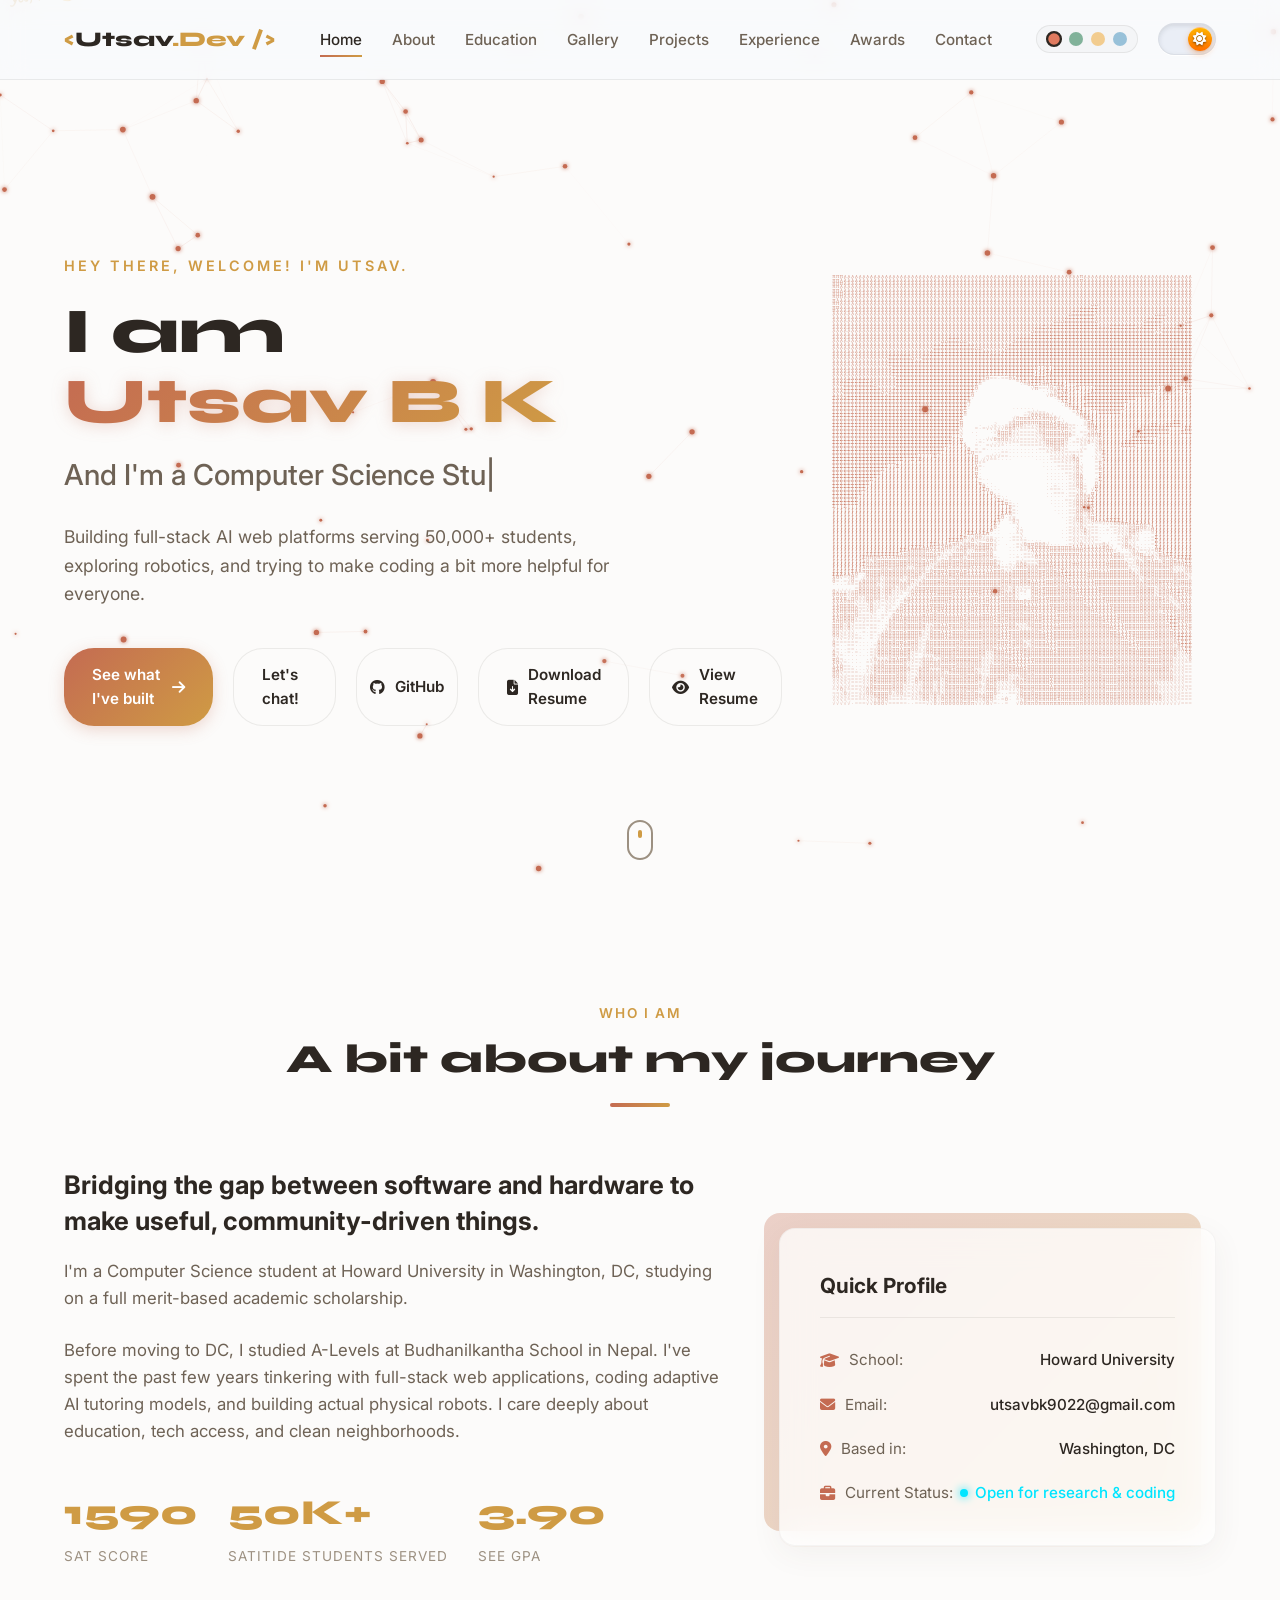
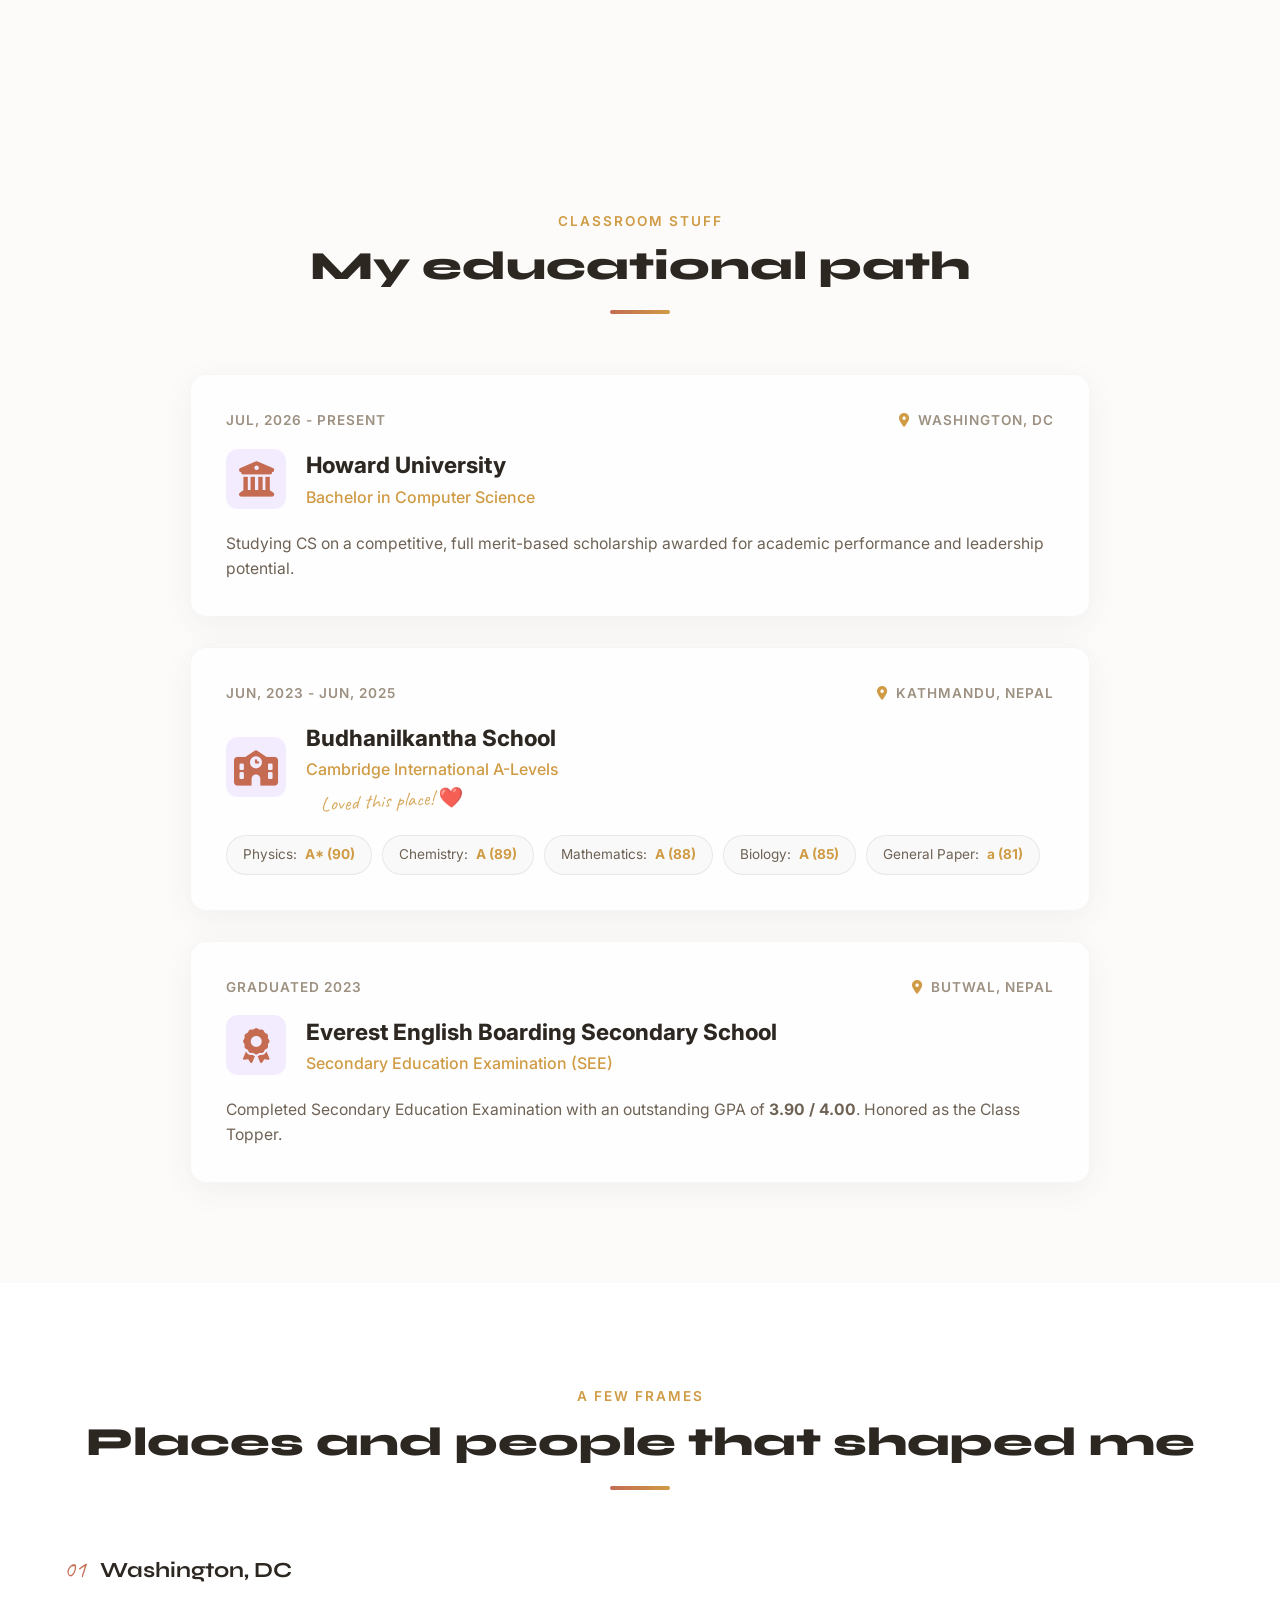
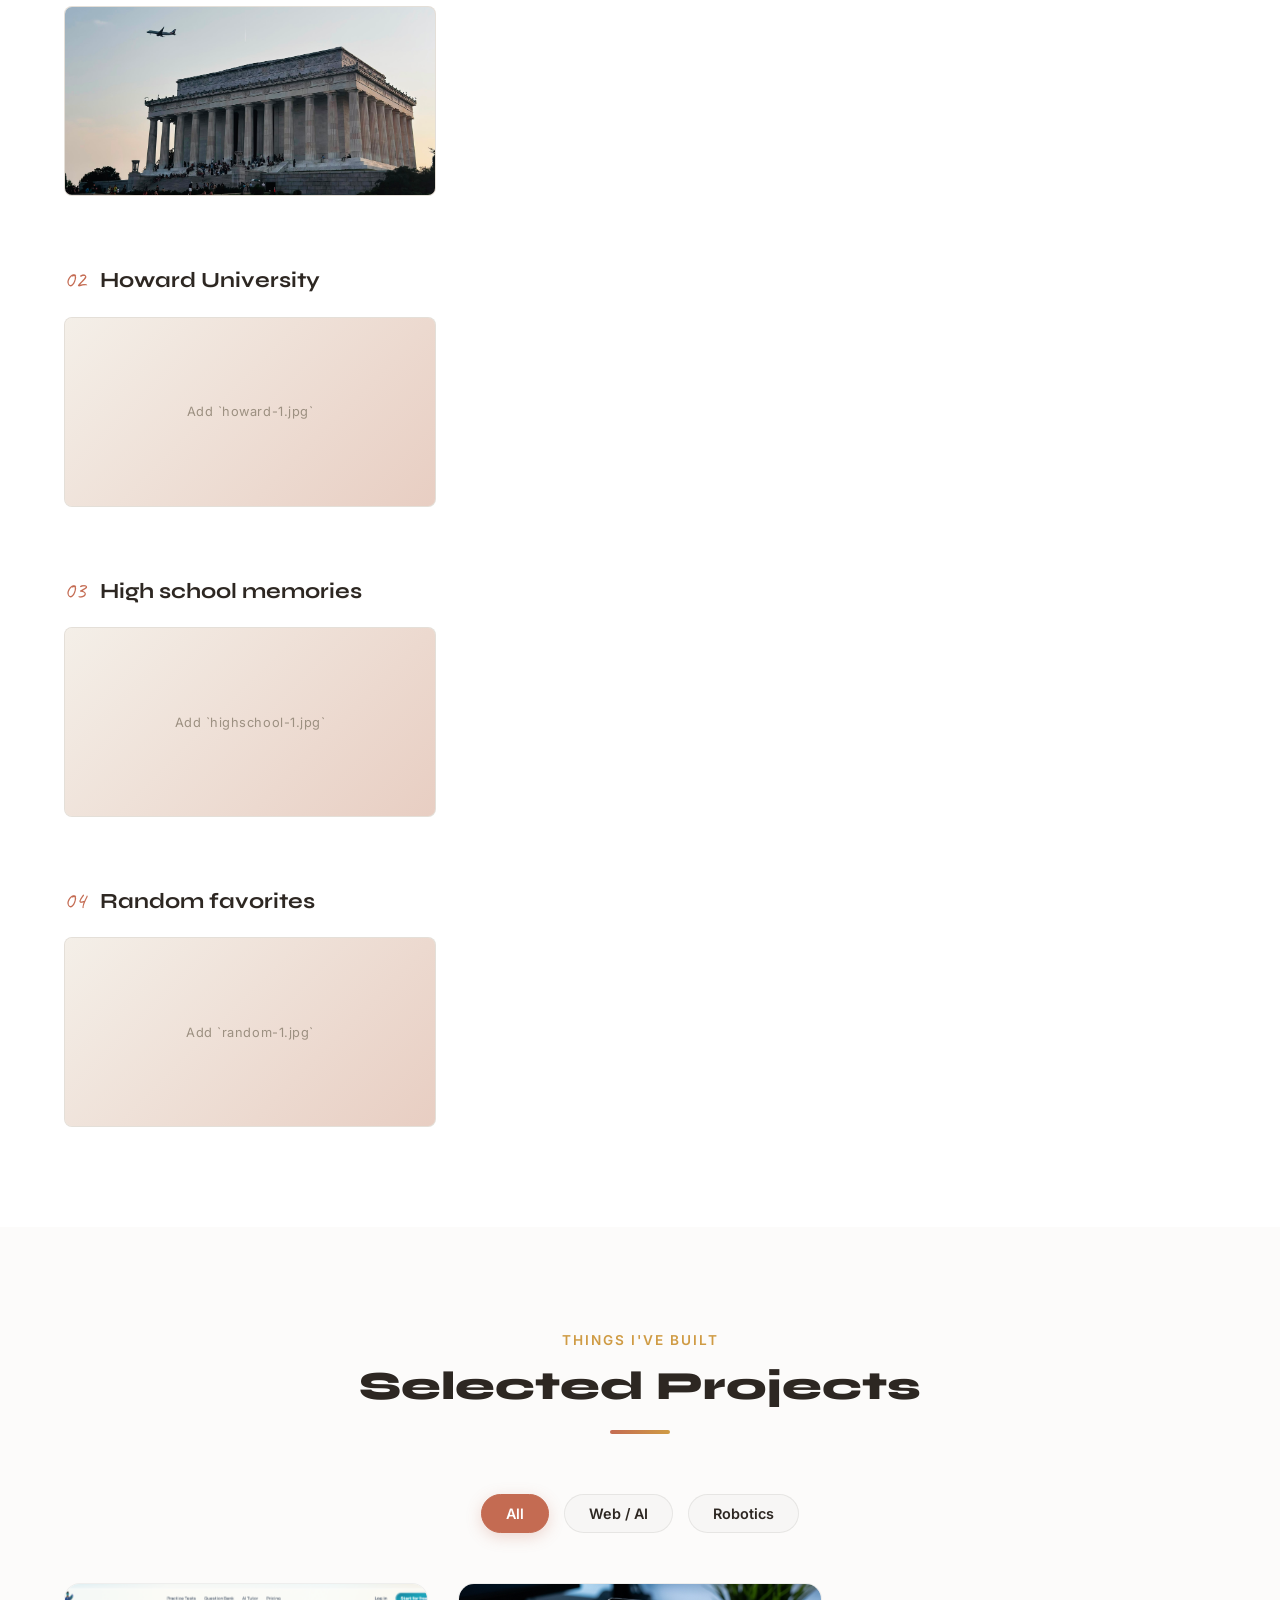
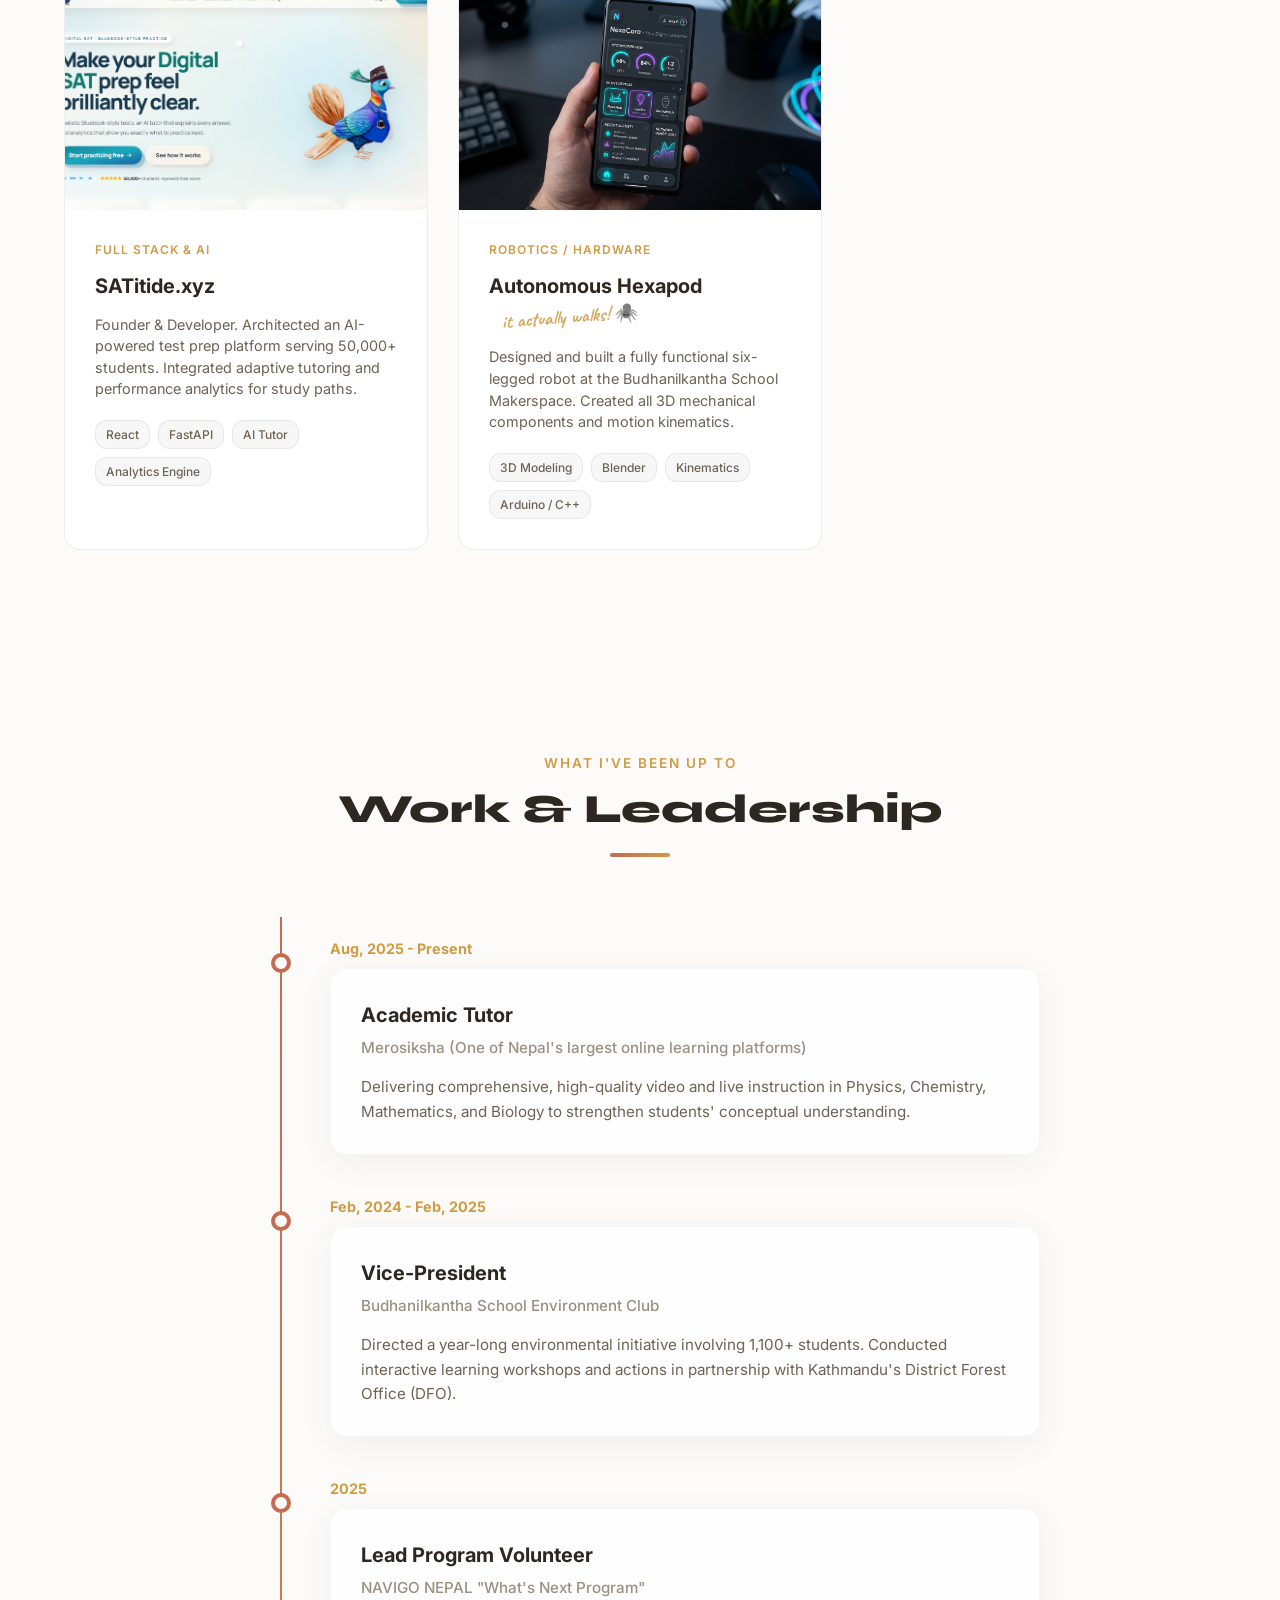
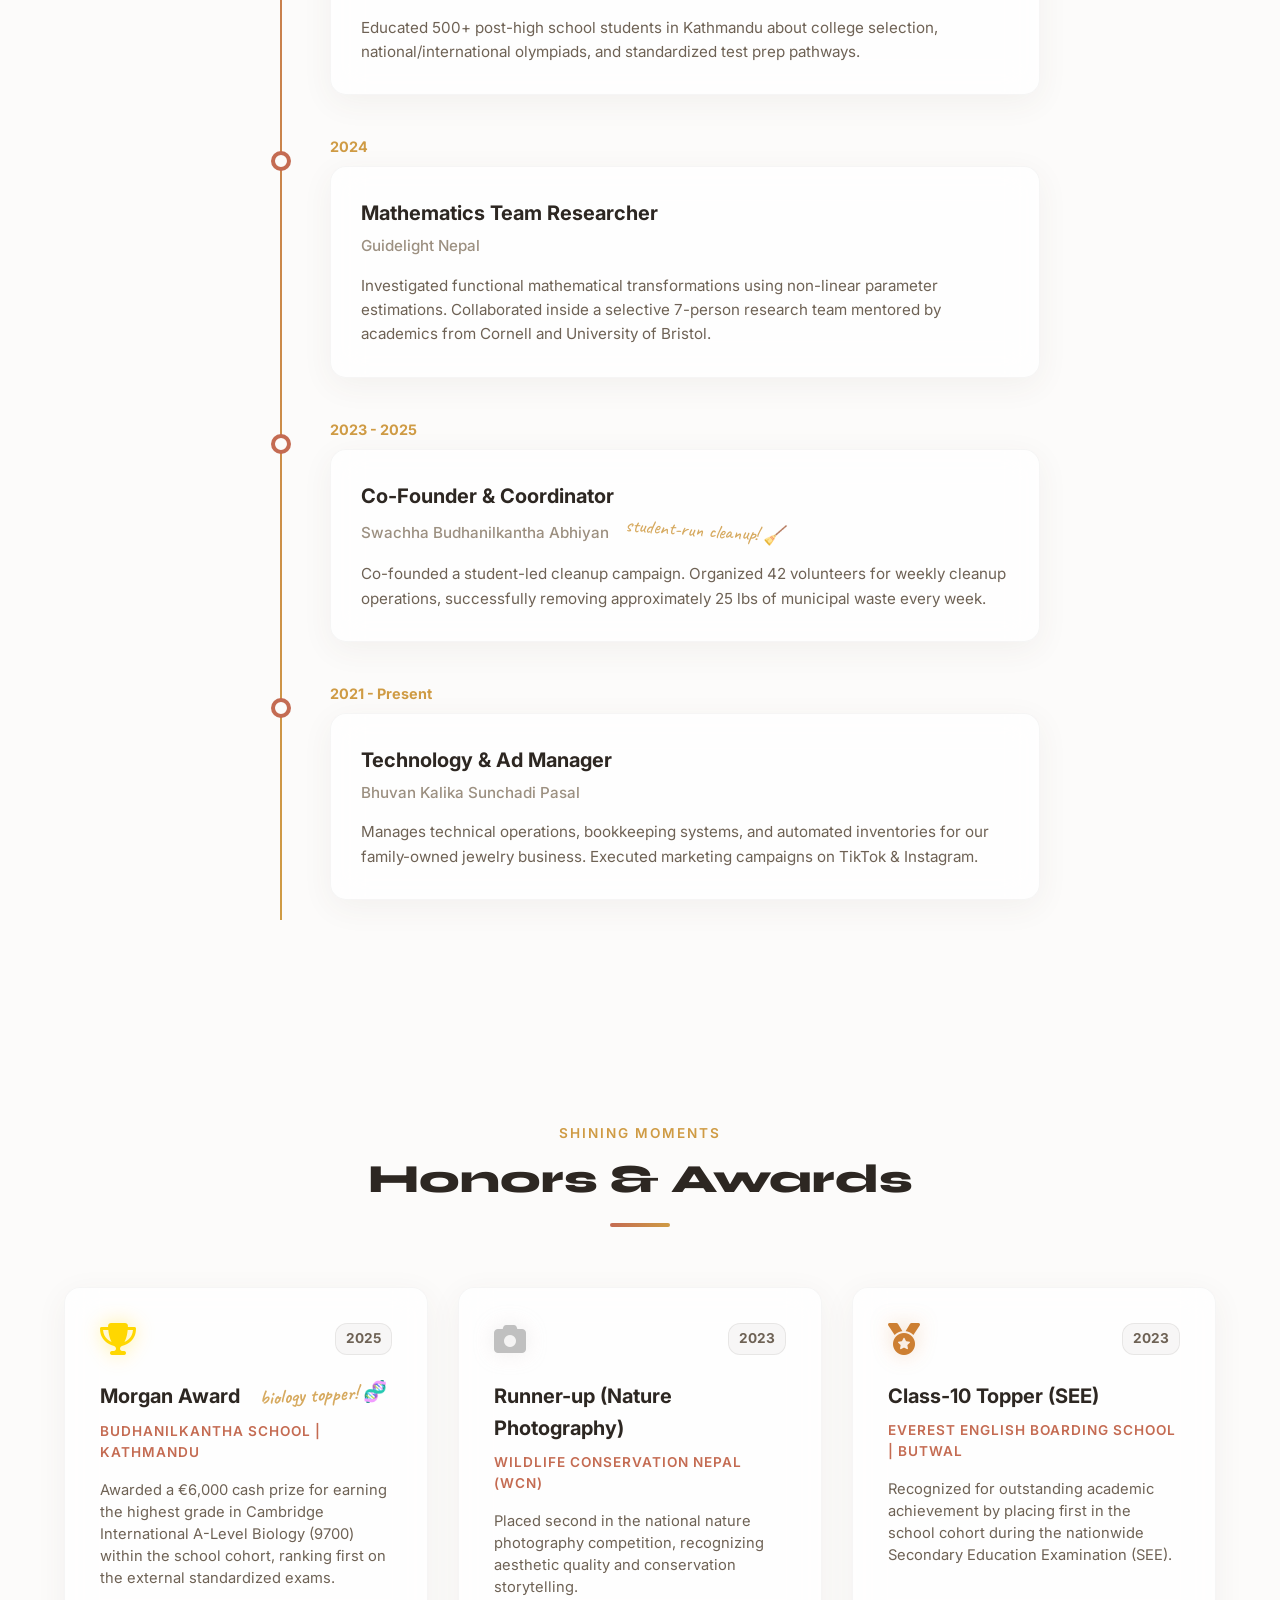
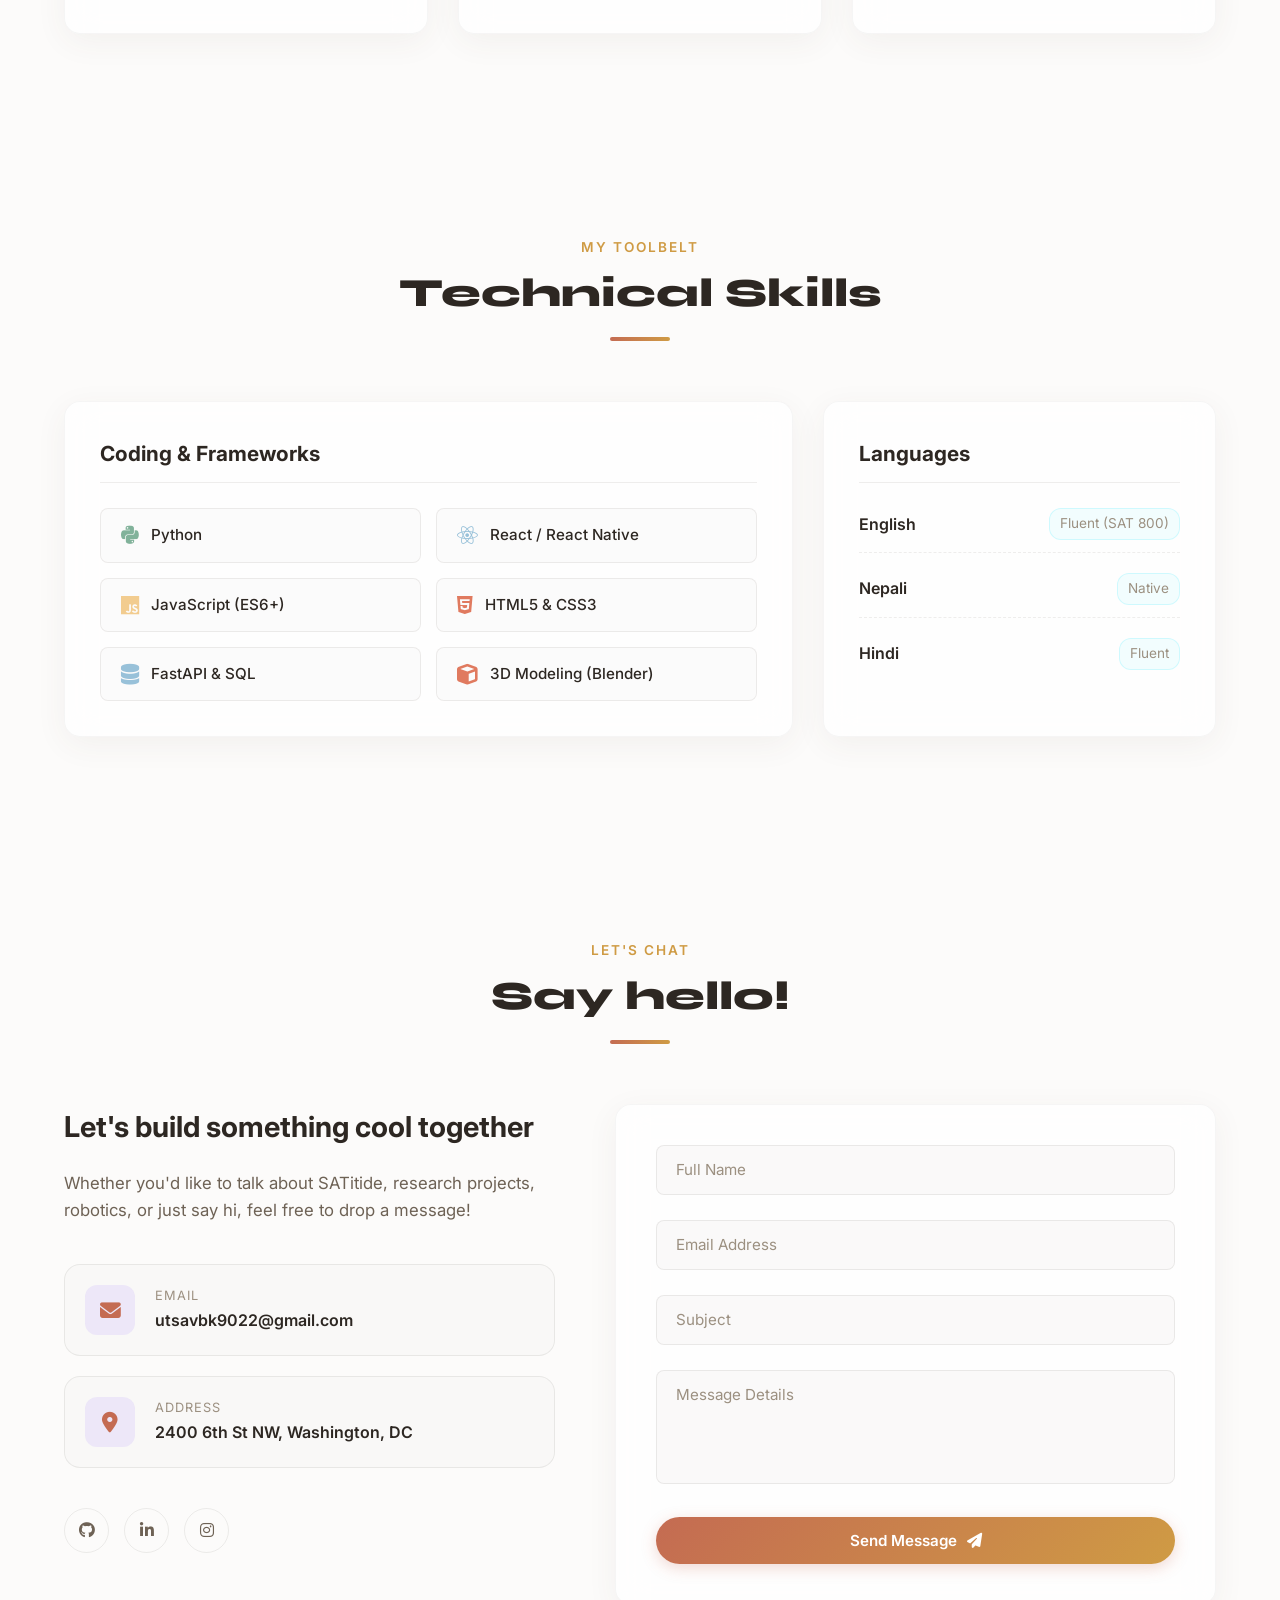
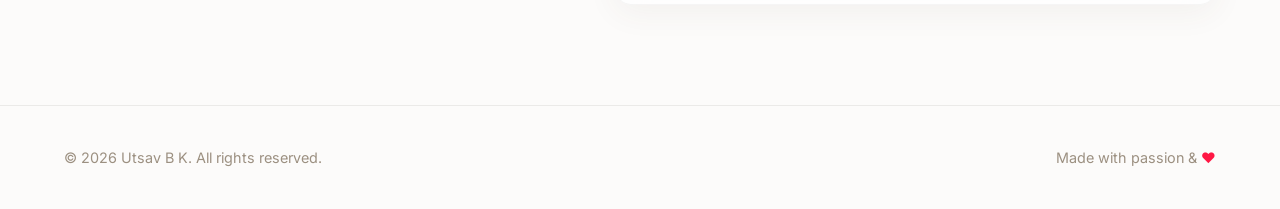
==== commit 86532fc9: "added new resume" ====
--- a/index.html
+++ b/index.html
@@ -15,10 +15,6 @@
     <link rel="stylesheet" href="style.css">
 </head>
 <body>
-    <!-- Custom Cursor -->
-    <div class="custom-cursor" id="custom-cursor"></div>
-    <div class="custom-cursor-dot" id="custom-cursor-dot"></div>
-
     <!-- Header Navigation -->
     <header class="site-header">
         <div class="nav-container">
@@ -90,6 +86,18 @@
                         <a href="#contact" class="btn btn-secondary hover-effect">
                             <span>Let's chat!</span>
                         </a>
+                        <a href="https://github.com/90Utsav" target="_blank" rel="noopener noreferrer" class="btn btn-secondary hover-effect">
+                            <i class="fa-brands fa-github"></i>
+                            <span>GitHub</span>
+                        </a>
+                        <a href="final_resume.pdf" download class="btn btn-secondary hover-effect">
+                            <i class="fa-solid fa-file-arrow-down"></i>
+                            <span>Download Resume</span>
+                        </a>
+                        <a href="final_resume.pdf" target="_blank" rel="noopener noreferrer" class="btn btn-secondary hover-effect">
+                            <i class="fa-solid fa-eye"></i>
+                            <span>View Resume</span>
+                        </a>
                     </div>
                 </div>
                 <div class="hero-visual">
--- a/style.css
+++ b/style.css
@@ -100,16 +100,6 @@
     outline: none;
 }
 
-/* Hide default cursor on desktop when custom cursor is active */
-@media (pointer: fine) {
-    body {
-        cursor: none;
-    }
-    a, button, input, textarea, select, .filter-btn, .timeline-dot {
-        cursor: none;
-    }
-}
-
 /* ==========================================================================
    REUSABLE UTILITIES
    ========================================================================== */
@@ -169,42 +159,6 @@
     -webkit-text-fill-color: transparent;
     filter: drop-shadow(0 2px 8px var(--accent-glow));
     white-space: nowrap;
-}
-
-/* ==========================================================================
-   CUSTOM CURSOR
-   ========================================================================== */
-.custom-cursor {
-    width: 30px;
-    height: 30px;
-    border: 2px solid var(--accent);
-    border-radius: 50%;
-    position: fixed;
-    transform: translate(-50%, -50%);
-    pointer-events: none;
-    z-index: 9999;
-    transition: width 0.2s, height 0.2s, background-color 0.2s, border-color 0.2s;
-    transition-timing-function: ease-out;
-    opacity: 0;
-}
-
-.custom-cursor-dot {
-    width: 6px;
-    height: 6px;
-    background-color: var(--accent-secondary);
-    border-radius: 50%;
-    position: fixed;
-    transform: translate(-50%, -50%);
-    pointer-events: none;
-    z-index: 9999;
-    opacity: 0;
-}
-
-.custom-cursor.hover {
-    width: 50px;
-    height: 50px;
-    background-color: rgba(124, 77, 255, 0.1);
-    border-color: var(--accent-secondary);
 }
 
 /* ==========================================================================
@@ -374,7 +328,6 @@
     border-radius: 24px;
     position: relative;
     padding: 3px;
-    cursor: none;
     transition: background-color var(--transition-fast), border-color var(--transition-fast), box-shadow var(--transition-fast), transform var(--transition-fast);
     box-shadow: inset 0 2px 5px rgba(0, 0, 0, 0.5), 0 1px 0 rgba(255, 255, 255, 0.05);
 }
@@ -2082,7 +2035,6 @@
     width: 14px;
     height: 14px;
     border-radius: 50%;
-    cursor: none;
     transition: transform var(--transition-fast), border var(--transition-fast);
     border: 2px solid transparent;
 }
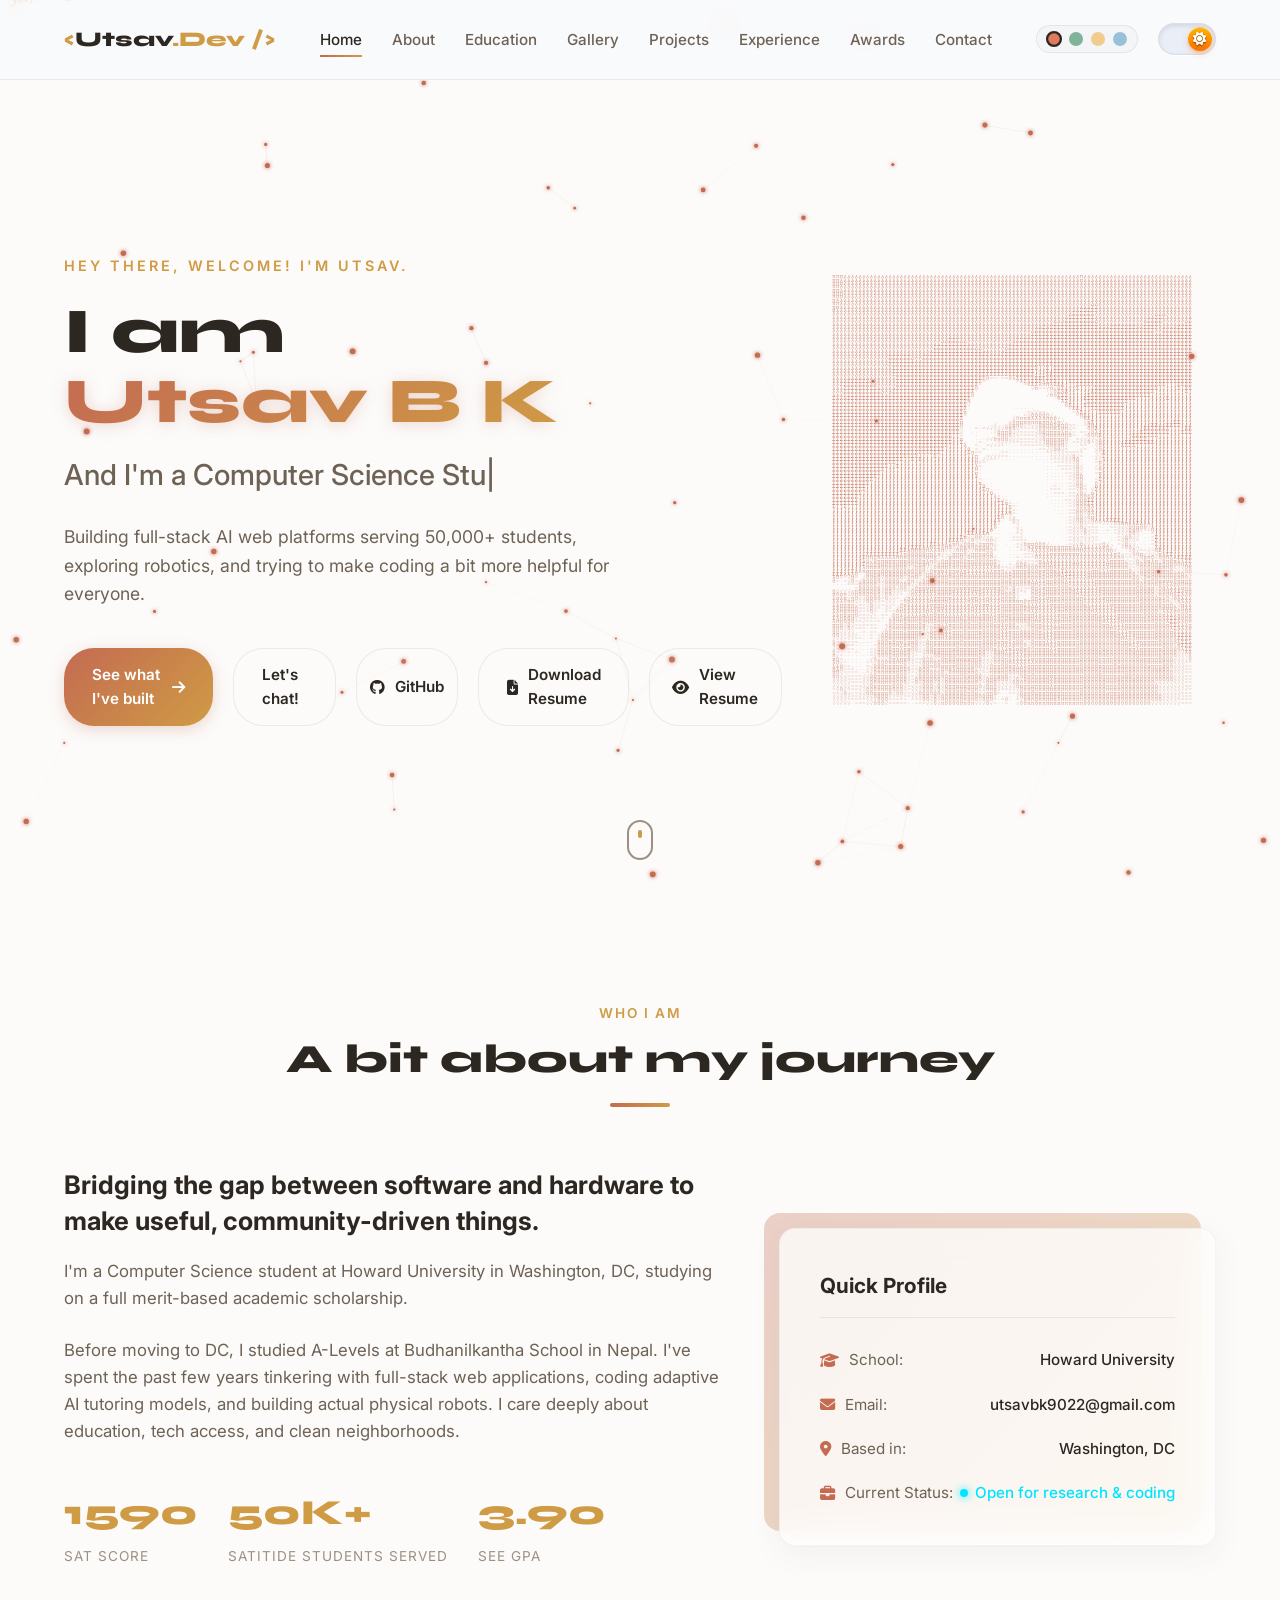
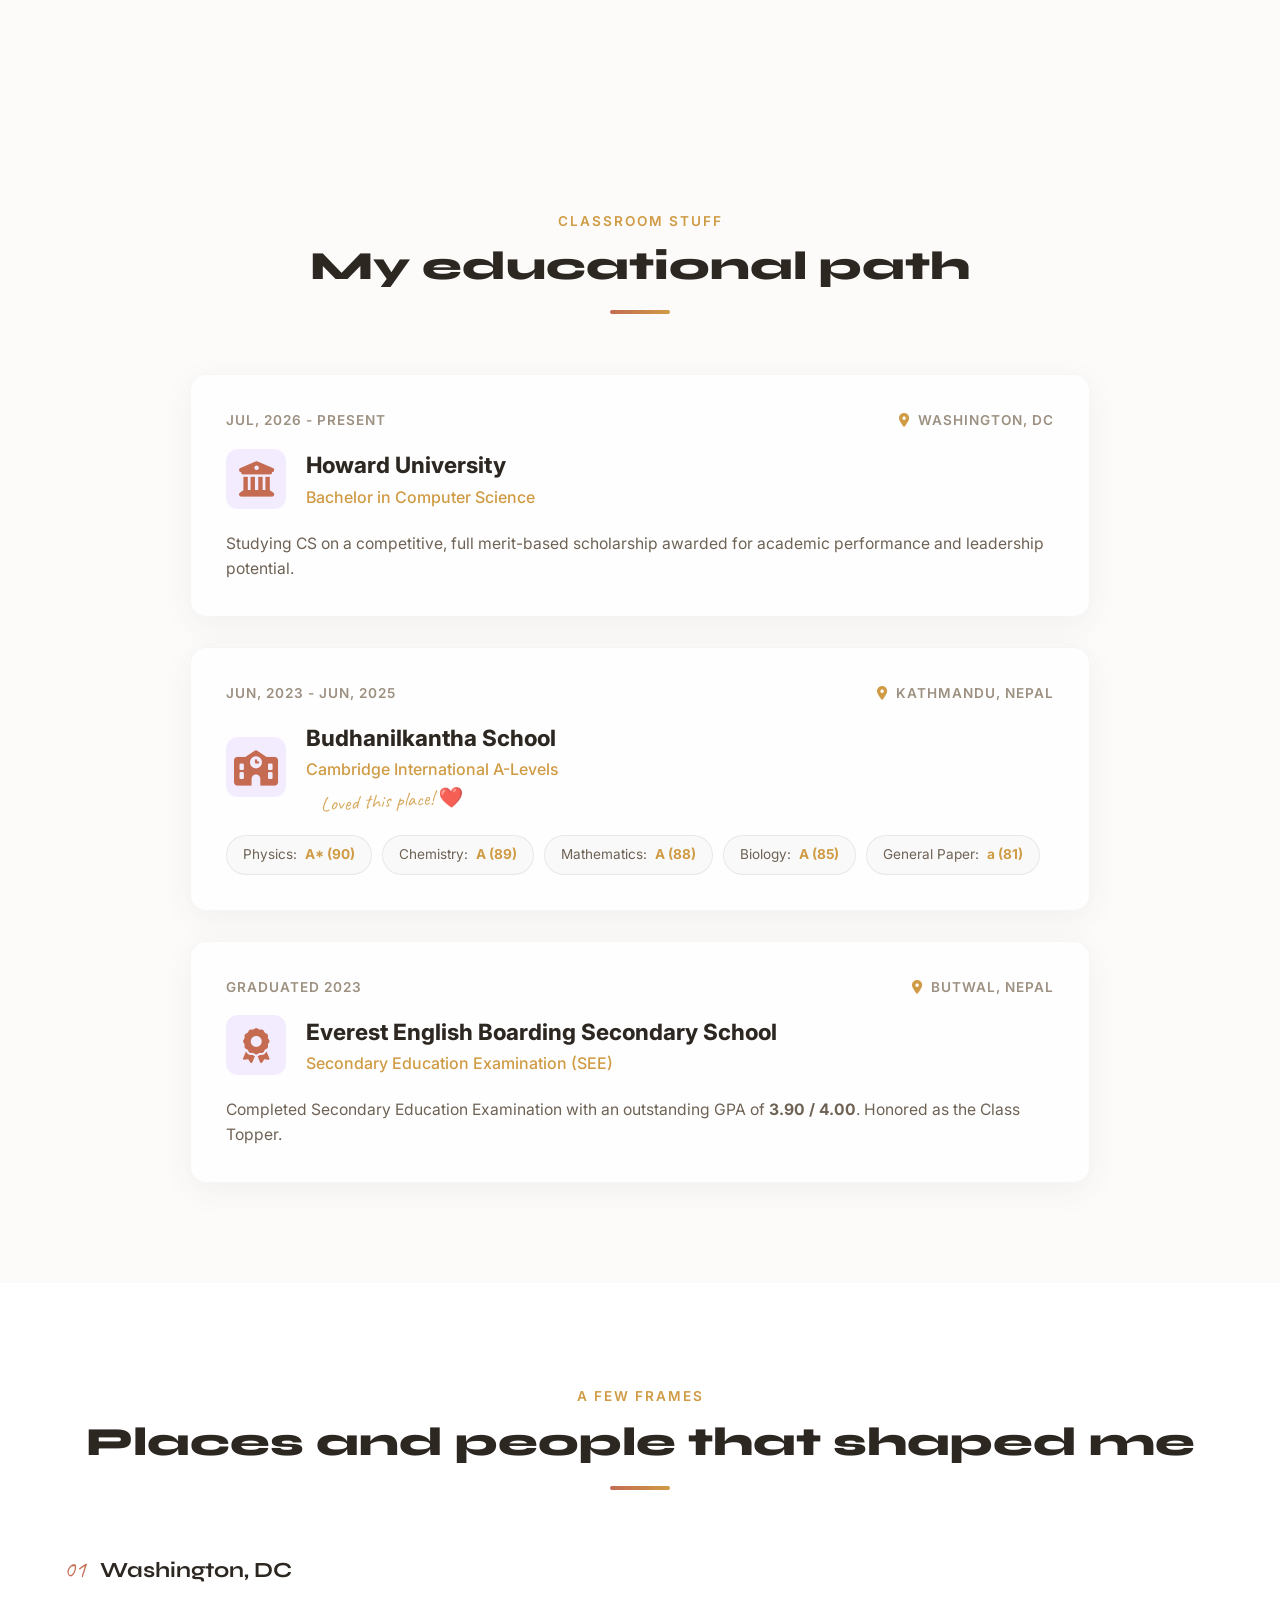
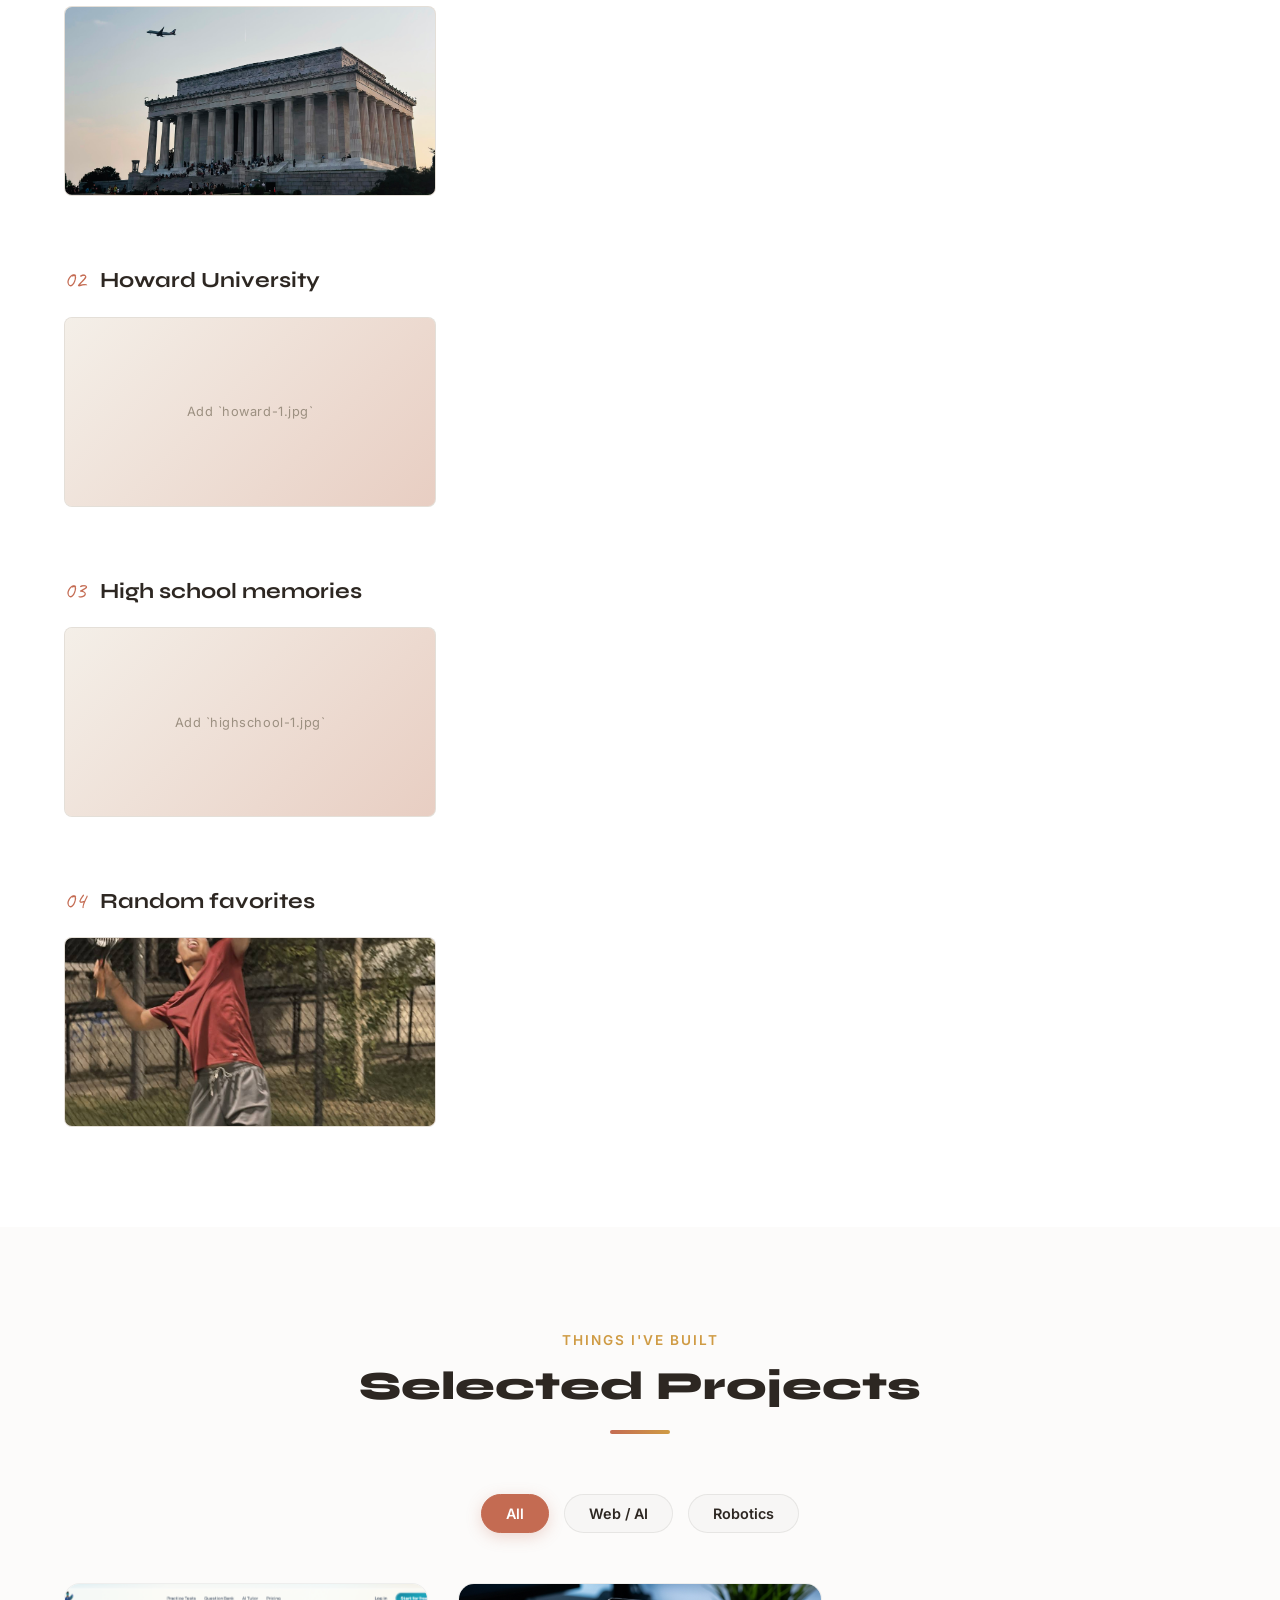
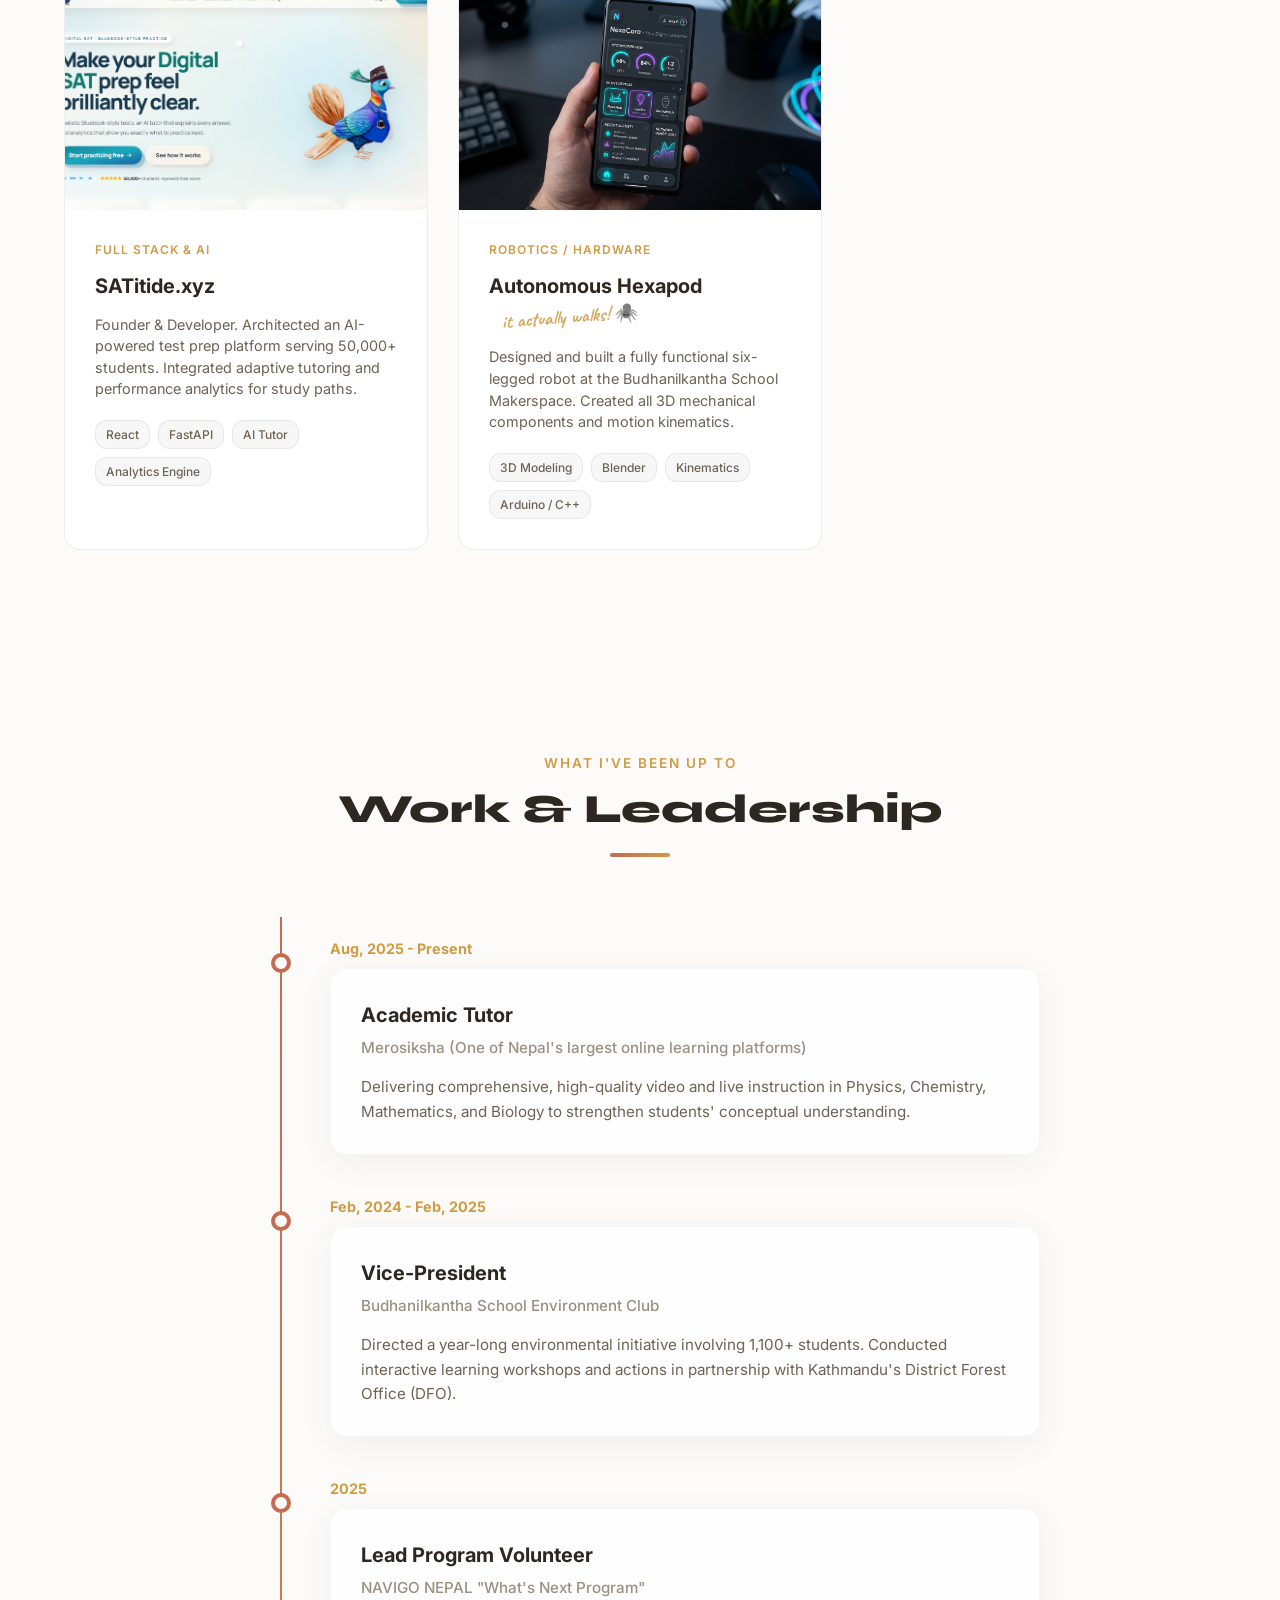
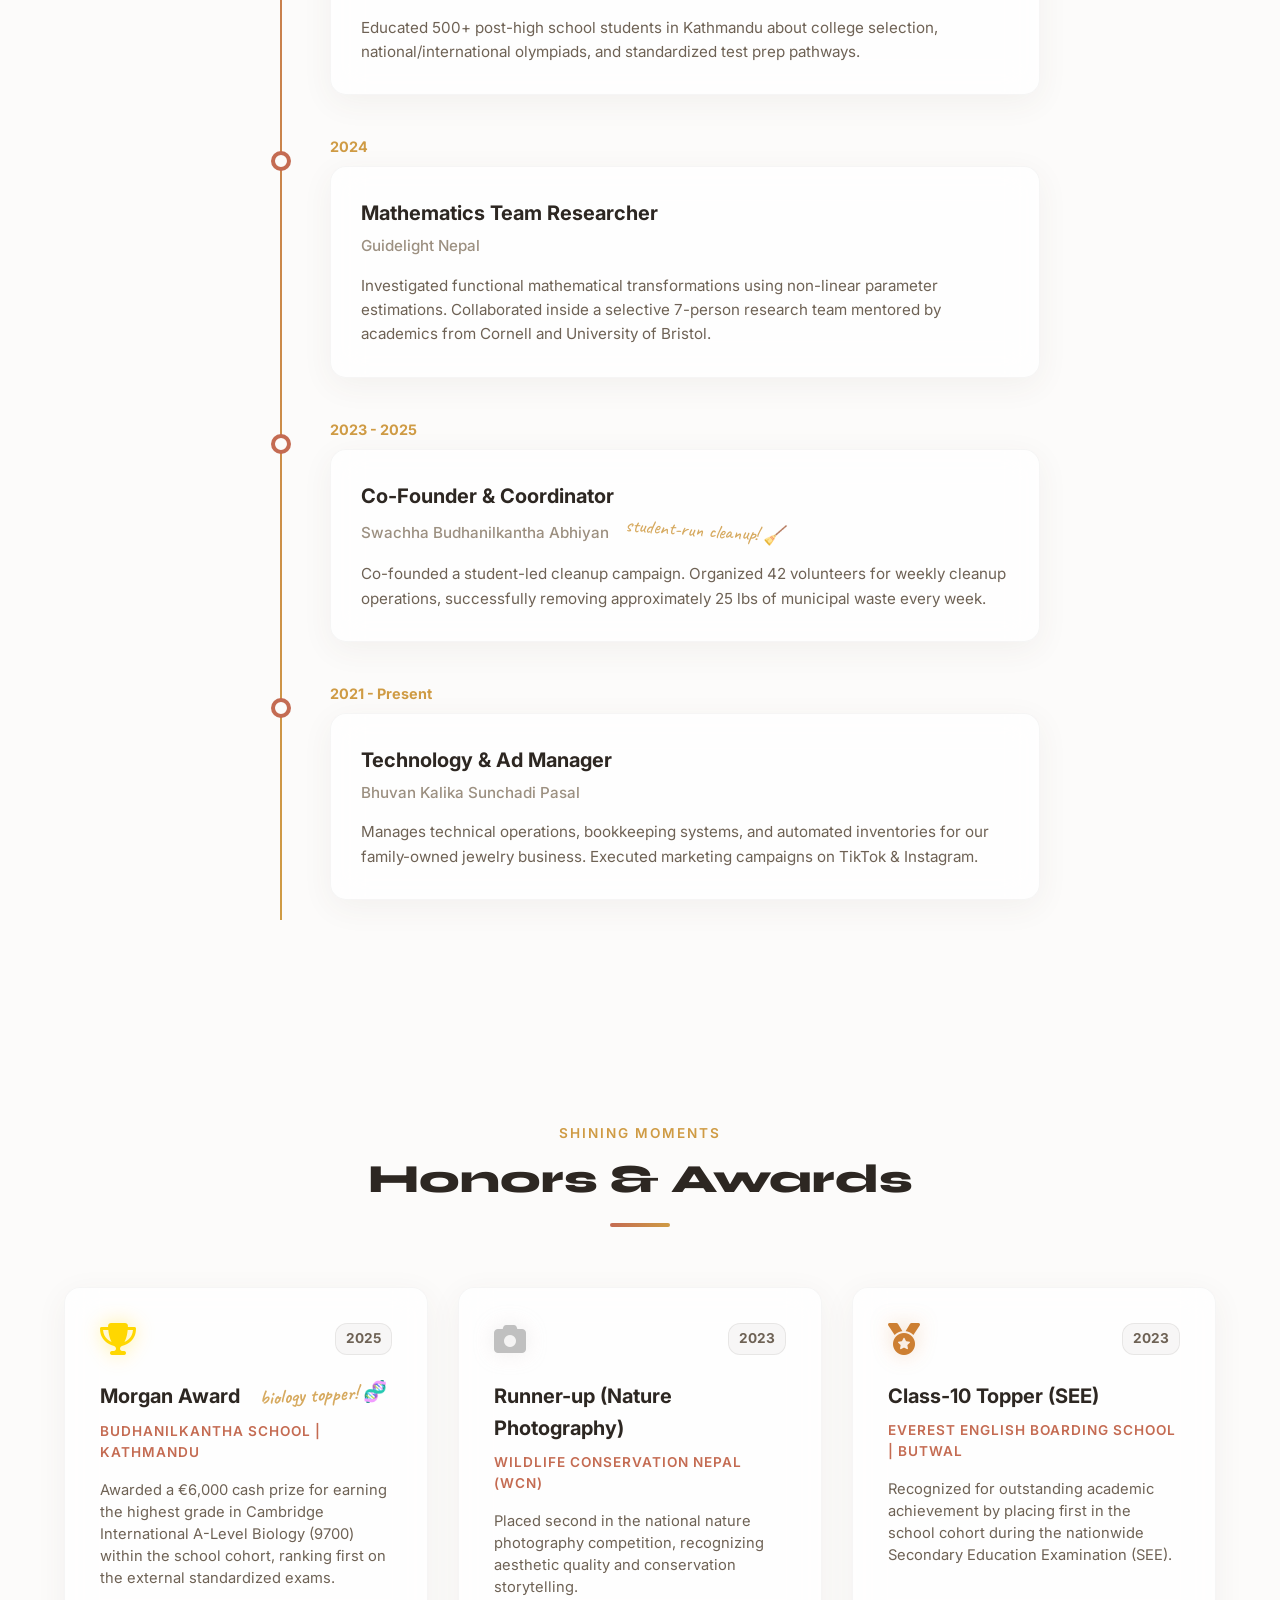
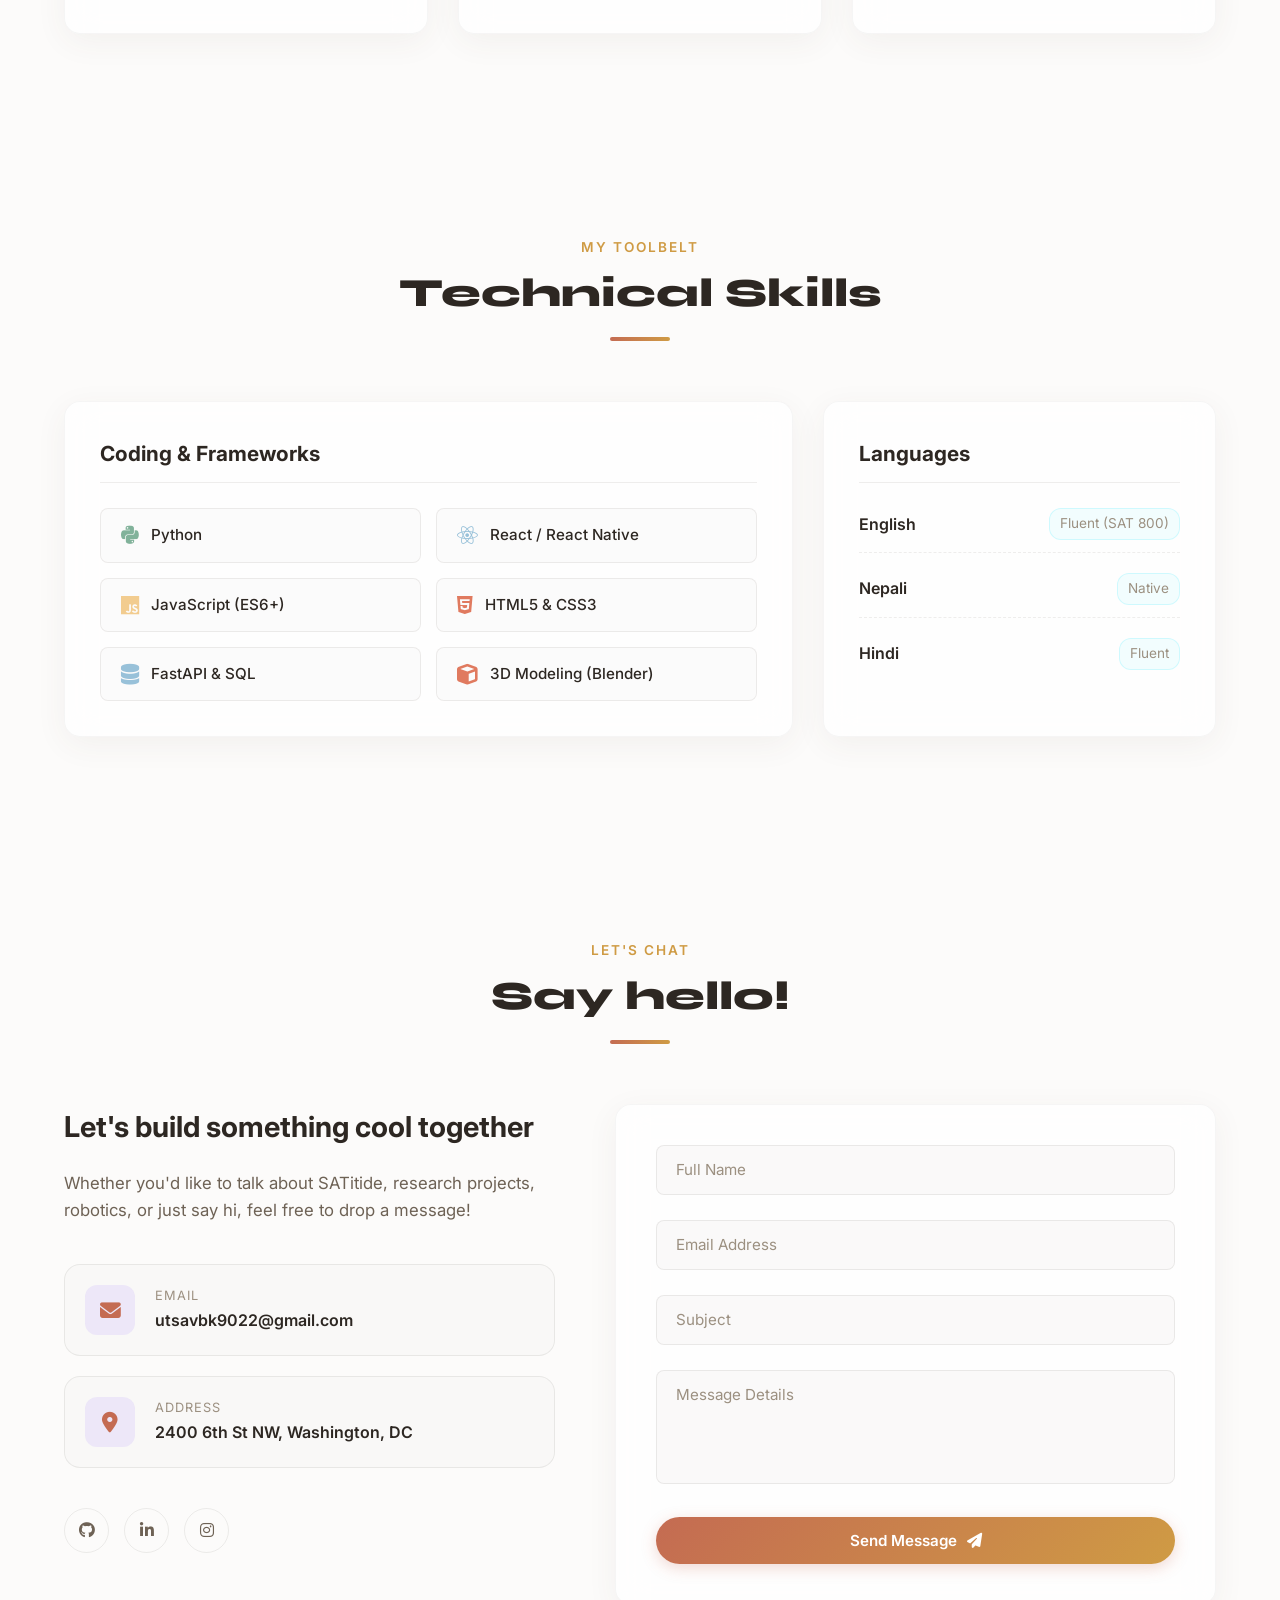
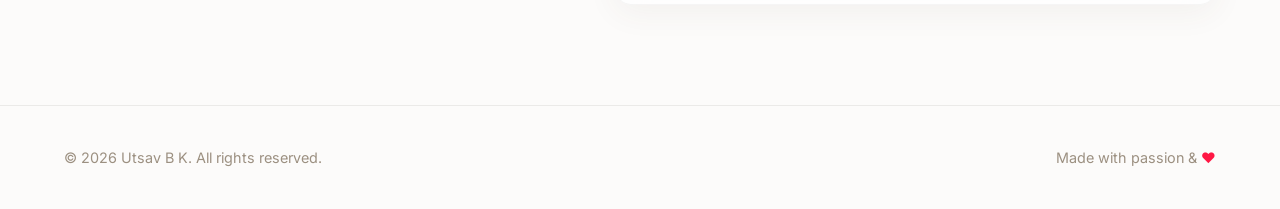
==== commit 218c3b41: "fixed everything man" ====
--- a/index.html
+++ b/index.html
@@ -304,9 +304,13 @@
                     <div class="gallery-group">
                         <div class="gallery-group-heading"><span>04</span><h3>Random favorites</h3></div>
                         <div class="gallery-grid">
-                            <button class="gallery-card" type="button" data-gallery-category="random" data-gallery-image="assets/gallery/random-1.jpg" data-gallery-title="Random favorite photo 1" aria-label="Open random favorite photo 1"><span class="gallery-media"><img src="assets/gallery/random-1.jpg" alt="Random favorite photo 1" loading="lazy"><span class="gallery-placeholder">Add `random-1.jpg`</span></span></button>
-                            <button class="gallery-card" type="button" data-gallery-image="assets/gallery/random-2.jpg" data-gallery-title="Random favorite photo 2" aria-label="Open random favorite photo 2"><span class="gallery-media"><img src="assets/gallery/random-2.jpg" alt="Random favorite photo 2" loading="lazy"><span class="gallery-placeholder">Add `random-2.jpg`</span></span></button>
-                            <button class="gallery-card" type="button" data-gallery-image="assets/gallery/random-3.jpg" data-gallery-title="Random favorite photo 3" aria-label="Open random favorite photo 3"><span class="gallery-media"><img src="assets/gallery/random-3.jpg" alt="Random favorite photo 3" loading="lazy"><span class="gallery-placeholder">Add `random-3.jpg`</span></span></button>
+                            <button class="gallery-card" type="button" data-gallery-category="random" data-gallery-image="tennis/IMG_3213.JPG" data-gallery-title="Tennis - IMG_3213" aria-label="Open Tennis IMG_3213"><span class="gallery-media has-image"><img src="tennis/IMG_3213.JPG" alt="Tennis IMG_3213" loading="lazy"></span></button>
+                            <button class="gallery-card" type="button" data-gallery-category="random" data-gallery-image="tennis/IMG_3212.JPG" data-gallery-title="Tennis - IMG_3212" aria-label="Open Tennis IMG_3212"><span class="gallery-media has-image"><img src="tennis/IMG_3212.JPG" alt="Tennis IMG_3212" loading="lazy"></span></button>
+                            <button class="gallery-card" type="button" data-gallery-category="random" data-gallery-image="tennis/IMG_3213.JPG" data-gallery-title="Tennis - IMG_3213" aria-label="Open Tennis IMG_3213"><span class="gallery-media has-image"><img src="tennis/IMG_3213.JPG" alt="Tennis IMG_3213" loading="lazy"></span></button>
+                            <button class="gallery-card" type="button" data-gallery-category="random" data-gallery-image="tennis/IMG_3214.JPG" data-gallery-title="Tennis - IMG_3214" aria-label="Open Tennis IMG_3214"><span class="gallery-media has-image"><img src="tennis/IMG_3214.JPG" alt="Tennis IMG_3214" loading="lazy"></span></button>
+                            <button class="gallery-card" type="button" data-gallery-category="random" data-gallery-image="tennis/IMG_3236.JPG" data-gallery-title="Tennis - IMG_3236" aria-label="Open Tennis IMG_3236"><span class="gallery-media has-image"><img src="tennis/IMG_3236.JPG" alt="Tennis IMG_3236" loading="lazy"></span></button>
+                            <button class="gallery-card" type="button" data-gallery-category="random" data-gallery-image="tennis/IMG_3233.JPG" data-gallery-title="Tennis - IMG_3233" aria-label="Open Tennis IMG_3233"><span class="gallery-media has-image"><img src="tennis/IMG_3233.JPG" alt="Tennis IMG_3233" loading="lazy"></span></button>
+                            <button class="gallery-card" type="button" data-gallery-category="random" data-gallery-image="tennis/IMG_3232.JPG" data-gallery-title="Tennis - IMG_3232" aria-label="Open Tennis IMG_3232"><span class="gallery-media has-image"><img src="tennis/IMG_3232.JPG" alt="Tennis IMG_3232" loading="lazy"></span></button>
                         </div>
                     </div>
                 </div>
